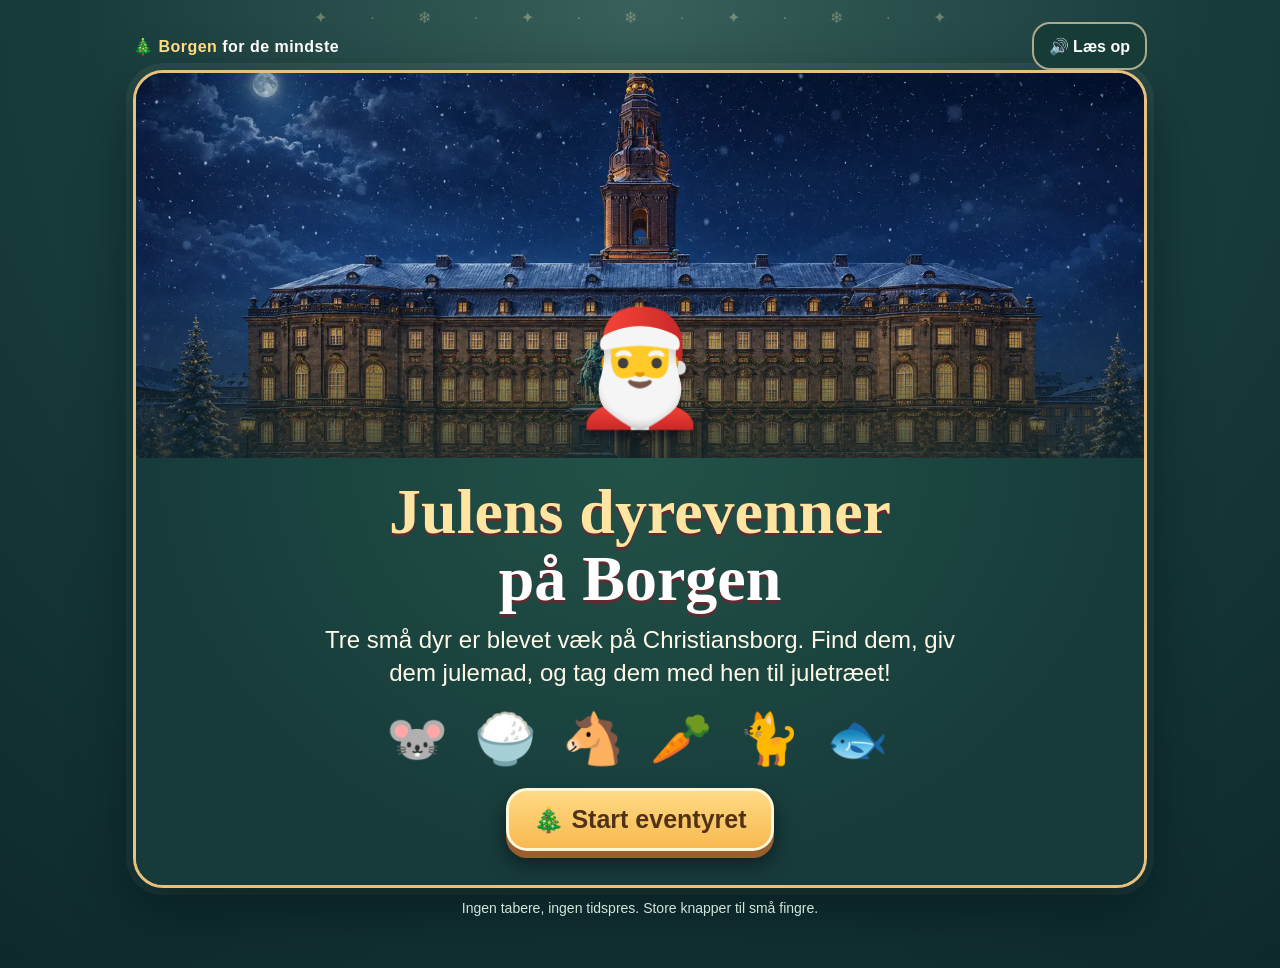
==== jul-dyrevenner/index.html @ abcaf248 "Tilføj enkel juleudgave med dyrevenner for små børn" ====
<!doctype html>
<html lang="da">
<head>
  <meta charset="utf-8">
  <meta name="viewport" content="width=device-width, initial-scale=1">
  <meta name="theme-color" content="#173d37">
  <meta name="description" content="Et lille juleeventyr på Christiansborg for de yngste: find tre dyr og deres mad.">
  <title>Julens dyrevenner på Borgen</title>
  <style>
    :root{font-family:ui-rounded,"Trebuchet MS",Arial,sans-serif;color:#fff9e8;background:#102a2c;--gold:#ffdb82;--red:#b92e48;--green:#174d42}
    *{box-sizing:border-box}body{margin:0;min-height:100vh;background:radial-gradient(circle at 50% 0,#39605a 0,#183c3c 48%,#0e292c 100%);overflow-x:hidden}
    body:before{content:"✦  ·  ❄  ·  ✦  ·  ❄  ·  ✦  ·  ❄  ·  ✦";position:fixed;top:8px;left:0;width:100%;text-align:center;letter-spacing:1.2em;color:#fff8bd50;pointer-events:none;z-index:0}
    button{font:inherit;cursor:pointer;-webkit-tap-highlight-color:transparent}button:focus-visible{outline:4px solid #ffeb77;outline-offset:4px}
    .shell{position:relative;max-width:1050px;margin:auto;padding:22px 18px 40px}.top{display:flex;align-items:center;justify-content:space-between;gap:12px;min-height:48px}.brand{font-weight:900;letter-spacing:.03em;color:var(--gold)}.brand span{color:#fff;font-weight:600}.smallButton{border:2px solid #ffe8b9a3;background:#173c37;color:#fff;border-radius:18px;padding:10px 15px;font-weight:800;min-height:48px}
    .card{overflow:hidden;border:3px solid #e9c17e;border-radius:30px;background:#18383a;box-shadow:0 20px 55px #031719aa,0 0 0 7px #fff2ca11}.hidden{display:none!important}
    .introHero{height:clamp(220px,38vw,385px);background:linear-gradient(0deg,#10272bc7,transparent 50%),url('../jul/christiansborg-jul.webp') center 54%/cover;display:flex;align-items:end;justify-content:center;padding:24px}
    .introHero .seal{font-size:clamp(64px,12vw,112px);filter:drop-shadow(0 8px 4px #0016);animation:bob 2.6s ease-in-out infinite}
    .introText{text-align:center;padding:20px 20px 34px;background:radial-gradient(ellipse at top,#225247,#173b3a 70%)}h1{font-family:Georgia,serif;line-height:1.05;font-size:clamp(36px,7vw,64px);margin:0 0 10px;color:#ffe5a2;text-shadow:0 3px 0 #632a30}h1 em{display:block;font-style:normal;color:white}.introText p{font-size:clamp(18px,2.6vw,24px);line-height:1.35;max-width:650px;margin:12px auto 21px}.introFaces{font-size:clamp(30px,6vw,50px);letter-spacing:.12em;margin:8px auto 20px}
    .bigButton{border:3px solid #fff6d8;background:linear-gradient(#ffda85,#f7b950);color:#523215;border-radius:21px;padding:14px 24px;min-width:205px;min-height:62px;font-size:clamp(19px,3vw,25px);font-weight:900;box-shadow:0 7px 0 #9b5f2e,0 12px 21px #0018}.bigButton:hover{transform:translateY(-2px)}.bigButton:active{transform:translateY(5px);box-shadow:0 2px 0 #9b5f2e}.bigButton[disabled]{opacity:.5;cursor:default}
    .gameHead{background:#173b39;padding:15px 18px 14px;display:flex;justify-content:space-between;align-items:center;gap:12px}.place{font:700 clamp(23px,4vw,37px)/1.1 Georgia,serif;color:#ffe2a1}.progress{white-space:nowrap;font-weight:900;background:#305952;border-radius:99px;padding:9px 13px;color:#fff3ce}.prompt{display:flex;align-items:center;justify-content:center;gap:12px;min-height:86px;text-align:center;background:#f8e9c7;color:#3e392d;padding:11px 16px;font-size:clamp(20px,3.4vw,30px);font-weight:900}.prompt .promptEmoji{font-size:clamp(38px,6vw,56px);line-height:1}.prompt small{display:block;font-size:clamp(14px,2vw,18px);font-weight:700;margin-top:3px}
    .scene{height:clamp(315px,46vw,500px);position:relative;isolation:isolate;overflow:hidden;background:#26515b}.scene:after{content:"";position:absolute;inset:0;pointer-events:none;background:linear-gradient(0deg,#122f33d9,transparent 36%),radial-gradient(ellipse at 50% 50%,transparent 42%,#0c273850)}
    .scene.courtyard{background:linear-gradient(0deg,#0c273cd2,#184a8122 65%),url('../jul/christiansborg-jul.webp') center 65%/cover}
    .scene.hall,.scene.party{background:linear-gradient(0deg,#2c162679,#39201014 70%),url('../jul/riddersalen-jul.webp') center 65%/cover}
    .scene.pantry{background:repeating-linear-gradient(90deg,#765044 0 9%,#875847 9% 10%,#684539 10% 19%,#442f30 19% 20%);border-top:12px solid #b38352}
    .scene.stable{background:linear-gradient(0deg,#47372c 0 24%,transparent 24%),repeating-linear-gradient(90deg,#725642 0 22%,#b18958 23%,#6e4c39 25%);border-top:12px solid #d3a66b}
    .scene.feed{background:linear-gradient(0deg,#544633 0 23%,transparent 23%),repeating-linear-gradient(90deg,#526844 0 18%,#405839 18% 20%,#506842 20% 40%);border-top:12px solid #d5b26b}
    .scene.table{background:linear-gradient(0deg,#4c2933 0 24%,transparent 24%),linear-gradient(110deg,#71404a,#9b5c57 48%,#64394c)}
    .scene.pantry:before,.scene.stable:before,.scene.feed:before,.scene.table:before{content:"✦       🎄       ✦       🎁       ✦";position:absolute;top:12%;left:0;width:100%;font-size:clamp(35px,7vw,68px);text-align:center;white-space:pre;color:#ffe5a7;text-shadow:0 8px 15px #171d1a9c}
    .scene.pantry:before{content:"🕯️       🎄       🕯️"}.scene.stable:before{content:"🔔       🎄       🔔"}.scene.feed:before{content:"✨       🎁       ✨"}.scene.table:before{content:"🕯️       🎄       🎁"}
    .target{position:absolute;z-index:4;left:var(--x);top:var(--y);transform:translate(-50%,-50%);width:clamp(100px,15vw,152px);height:clamp(100px,15vw,152px);border:4px solid #ffe7ae;border-radius:32px;background:#193b38e8;color:white;display:flex;flex-direction:column;align-items:center;justify-content:center;gap:2px;box-shadow:0 10px 26px #0008,0 0 0 9px #ffeab435;transition:transform .2s,background .2s}
    .target:hover{transform:translate(-50%,-50%) scale(1.07);background:#295c4e}.target .icon{font-size:clamp(57px,9vw,92px);line-height:1.05;filter:drop-shadow(0 3px 1px #0005)}.target .look{font-size:15px;font-weight:900}.target.hint{animation:glow 1s ease-in-out infinite}.target.found{background:#33774d;box-shadow:0 0 0 12px #f7eb8f83,0 10px 24px #0008;cursor:default}.target.found .look{font-size:28px}
    .decor{position:absolute;font-size:clamp(30px,5.5vw,62px);z-index:1;filter:drop-shadow(0 5px 3px #0005);pointer-events:none}.decor.a{left:8%;top:27%}.decor.b{right:9%;top:16%}.decor.c{right:20%;bottom:26%}.scene.courtyard .decor,.scene.hall .decor{opacity:.88}
    .parade{position:absolute;z-index:5;bottom:0;left:0;right:0;min-height:107px;padding:9px 10px 7px;display:flex;align-items:end;justify-content:center;gap:clamp(3px,1.5vw,17px);background:linear-gradient(0deg,#123831ed,#173b39ae 72%,transparent);overflow:hidden}.friend{text-align:center;min-width:65px;animation:walkIn .7s both;animation-delay:var(--delay);filter:drop-shadow(0 4px 1px #0006)}.friend span{display:block;font-size:clamp(39px,7vw,72px);line-height:1.05;animation:bob .7s ease-in-out infinite alternate;animation-delay:var(--delay)}.friend b{display:block;padding:2px 5px;border-radius:8px;background:#fff7d7;color:#3e3427;font-size:clamp(11px,1.6vw,15px)}.friend.me span{font-size:clamp(49px,8vw,78px)}
    .controls{min-height:92px;background:#173b39;padding:16px;display:flex;justify-content:space-between;align-items:center;gap:10px}.status{font-size:clamp(15px,2.3vw,20px);font-weight:800;color:#fff0c7;max-width:55%}.next{min-width:175px}.tip{display:block;text-align:center;margin:12px;color:#d1e5da;font-size:14px}.win{padding:30px 18px 38px;text-align:center;background:radial-gradient(circle at center,#38715c,#133934 70%)}.win h1{font-size:clamp(34px,6vw,62px)}.win p{font-size:clamp(19px,2.7vw,25px);line-height:1.35;max-width:650px;margin:16px auto 23px}.winAnimals{font-size:clamp(52px,10vw,96px);margin:15px 0;animation:bob 1.6s infinite alternate}.winPicture{height:clamp(180px,35vw,330px);margin:-30px -18px 24px;background:linear-gradient(0deg,#133934,transparent 72%),url('../jul/riddersalen-jul.webp') center/cover;display:flex;align-items:end;justify-content:center;font-size:80px}.win .stars{color:#ffe08b;font-size:33px;letter-spacing:.1em}.win .bigButton{margin:10px}
    @keyframes bob{to{transform:translateY(-7px)}}@keyframes walkIn{from{transform:translateX(-110vw);opacity:.1}to{transform:translateX(0);opacity:1}}@keyframes glow{50%{box-shadow:0 0 0 16px #ffed8494,0 10px 24px #0008}}
    @media(max-width:600px){.shell{padding:10px 8px 30px}.card{border-radius:22px}.gameHead{padding:12px}.scene{height:400px}.target{width:112px;height:112px}.decor.c{display:none}.controls{flex-wrap:wrap;justify-content:center}.status{max-width:none;width:100%;text-align:center}.next{width:100%}.friend{min-width:50px}.introHero{height:240px}}
    @media(prefers-reduced-motion:reduce){*,*:before,*:after{animation-duration:.01ms!important;transition-duration:.01ms!important}}
  </style>
</head>
<body>
  <main class="shell">
    <div class="top"><div class="brand">🎄 Borgen <span>for de mindste</span></div><button id="sound" class="smallButton" type="button" aria-label="Læs op">🔊 Læs op</button></div>
    <section id="intro" class="card" aria-labelledby="title">
      <div class="introHero"><span class="seal" aria-hidden="true">🎅</span></div>
      <div class="introText"><h1 id="title">Julens dyrevenner <em>på Borgen</em></h1><p>Tre små dyr er blevet væk på Christiansborg. Find dem, giv dem julemad, og tag dem med hen til juletræet!</p><div class="introFaces" aria-hidden="true">🐭 🍚 🐴 🥕 🐈 🐟</div><button id="start" class="bigButton" type="button">🎄 Start eventyret</button></div>
    </section>
    <section id="game" class="card hidden" aria-label="Julespillet">
      <div class="gameHead"><div id="place" class="place"></div><div id="progress" class="progress"></div></div>
      <div class="prompt"><span id="promptEmoji" class="promptEmoji" aria-hidden="true"></span><div><span id="promptText"></span><small id="promptHelp"></small></div></div>
      <div id="scene" class="scene"><span class="decor a" aria-hidden="true">🎄</span><span class="decor b" aria-hidden="true">✨</span><span class="decor c" aria-hidden="true">🎁</span><button id="target" class="target" type="button"><span class="icon"></span><span class="look">Tryk her</span></button><div id="parade" class="parade" aria-label="Dine dyrevenner"></div></div>
      <div class="controls"><div id="status" class="status" role="status" aria-live="polite"></div><button id="next" class="bigButton next hidden" type="button">Næste rum ➜</button><button id="hint" class="smallButton" type="button">✨ Vis mig</button></div>
    </section>
    <section id="ending" class="card hidden win" aria-labelledby="endTitle"><div class="winPicture" aria-hidden="true">🎄</div><div class="stars" aria-hidden="true">✦ ✦ ✦</div><h1 id="endTitle">Alle er med til jul!</h1><div class="winAnimals" aria-hidden="true">🧒 🐭 🐴 🐈</div><p>Musen, ponyen og katten fulgte dig hele vejen. Nu kan julefesten begynde på Christiansborg!</p><button id="again" class="bigButton" type="button">🎄 Spil igen</button></section>
    <span class="tip">Ingen tabere, ingen tidspres. Store knapper til små fingre.</span>
  </main>
  <script>
    'use strict';
    const $ = id => document.getElementById(id);
    const rooms = [
      {place:'Rigsdaggården',scene:'courtyard',ask:'Find den lille mus!',help:'Se efter en mus i sneen.',icon:'🐭',x:'24%',y:'46%',kind:'animal',name:'Musen',done:'Hurra! Musen går med dig.'},
      {place:'Snapstinget',scene:'pantry',ask:'Find risengrød til musen!',help:'Tryk på skålen med grød.',icon:'🍚',x:'70%',y:'48%',kind:'food',done:'Mums! Musen fik risengrød.'},
      {place:'De Kongelige Stalde',scene:'stable',ask:'Find den søde pony!',help:'Se efter ponyen i stalden.',icon:'🐴',x:'27%',y:'50%',kind:'animal',name:'Ponyen',done:'Juhu! Ponyen går også med.'},
      {place:'Foderkammeret',scene:'feed',ask:'Find en gulerod!',help:'Ponyen er sulten.',icon:'🥕',x:'69%',y:'51%',kind:'food',done:'Knask! Ponyen fik sin gulerod.'},
      {place:'Riddersalen',scene:'hall',ask:'Find julekatten!',help:'Se efter katten mellem julepynten.',icon:'🐈',x:'71%',y:'48%',kind:'animal',name:'Katten',done:'Mjav! Katten følger også med.'},
      {place:'Julebordet',scene:'table',ask:'Find mad til katten!',help:'Tryk på fiskeskålen.',icon:'🐟',x:'29%',y:'49%',kind:'food',done:'Mums! Katten fik sin fisk.'}
    ];
    let index=0, found=false, friends=[];
    const stopSpeech=()=>{if('speechSynthesis' in window) speechSynthesis.cancel()};
    function speak(message){if(!('speechSynthesis' in window))return;stopSpeech();const utterance=new SpeechSynthesisUtterance(message);utterance.lang='da-DK';utterance.rate=.86;speechSynthesis.speak(utterance)}
    function show(which){for(const id of ['intro','game','ending'])$(id).classList.toggle('hidden',id!==which)}
    function parade(){const container=$('parade');container.replaceChildren();const all=[{icon:'🧒',name:'Dig'},...friends];all.forEach((friend,i)=>{const el=document.createElement('div');el.className='friend'+(i===0?' me':'');el.style.setProperty('--delay',(i*.12)+'s');const face=document.createElement('span');face.textContent=friend.icon;face.setAttribute('aria-hidden','true');const name=document.createElement('b');name.textContent=friend.name;el.append(face,name);container.append(el)})}
    function render(){const room=rooms[index];found=false;show('game');$('place').textContent=room.place;$('progress').textContent=(index+1)+' / '+rooms.length+' ✨';$('promptEmoji').textContent=room.icon;$('promptText').textContent=room.ask;$('promptHelp').textContent=room.help;$('status').textContent='Tryk på '+(room.kind==='animal'?'dyret.':'maden.');$('scene').className='scene '+room.scene;$('target').style.setProperty('--x',room.x);$('target').style.setProperty('--y',room.y);$('target').querySelector('.icon').textContent=room.icon;$('target').querySelector('.look').textContent='Tryk her';$('target').classList.remove('found','hint');$('target').disabled=false;$('target').setAttribute('aria-label',room.ask);$('next').classList.add('hidden');$('hint').classList.remove('hidden');parade()}
    function start(){stopSpeech();index=0;friends=[];render();speak('Velkommen! '+rooms[0].ask)}
    $('start').addEventListener('click',start);$('again').addEventListener('click',start);
    $('target').addEventListener('click',()=>{if(found)return;found=true;const room=rooms[index];if(room.kind==='animal')friends.push({icon:room.icon,name:room.name});$('target').classList.remove('hint');$('target').classList.add('found');$('target').disabled=true;$('target').querySelector('.look').textContent='⭐';$('status').textContent=room.done;$('promptText').textContent=room.done;$('promptHelp').textContent='Tryk på Næste rum.';$('next').textContent=index===rooms.length-1?'Til juletræet 🎄':'Næste rum ➜';$('next').classList.remove('hidden');$('hint').classList.add('hidden');parade();speak(room.done)});
    $('next').addEventListener('click',()=>{stopSpeech();if(index===rooms.length-1){show('ending');speak('Alle er med til jul! Musen, ponyen og katten fulgte dig hele vejen.');return}index++;render();speak(rooms[index].ask)});
    $('hint').addEventListener('click',()=>{const button=$('target');button.classList.remove('hint');void button.offsetWidth;button.classList.add('hint');button.focus();speak(rooms[index].ask+' Tryk på det, der lyser.')});
    $('sound').addEventListener('click',()=>{const text=$('intro').classList.contains('hidden')?$('ending').classList.contains('hidden')?(found?rooms[index].done:rooms[index].ask):'Alle er med til jul!':'Find tre små dyr, og giv dem julemad. Tryk på Start eventyret.';speak(text)});
  </script>
</body>
</html>
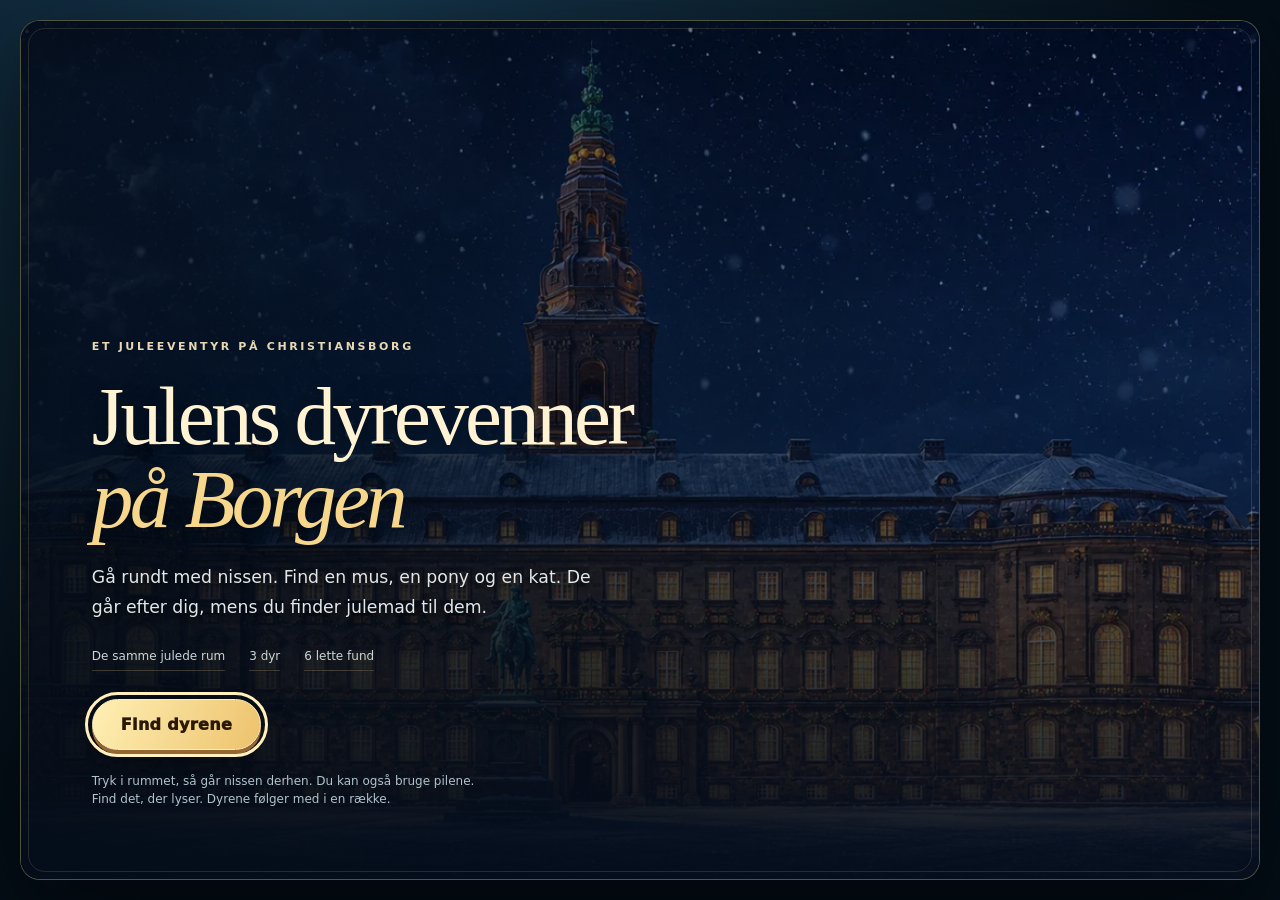
==== commit aa4ed409: "Byg børneudgaven på originalens rum og gående figurer" ====
--- a/jul-dyrevenner/index.html
+++ b/jul-dyrevenner/index.html
@@ -2,80 +2,2591 @@
 <html lang="da">
 <head>
   <meta charset="utf-8">
-  <meta name="viewport" content="width=device-width, initial-scale=1">
-  <meta name="theme-color" content="#173d37">
-  <meta name="description" content="Et lille juleeventyr på Christiansborg for de yngste: find tre dyr og deres mad.">
+  <meta name="viewport" content="width=device-width,initial-scale=1,viewport-fit=cover">
+  <meta name="theme-color" content="#102f2b">
+  <meta name="description" content="Et juleeventyr med en gående nisse og tre dyr på Christiansborg.">
+  <link rel="preload" href="../jul/christiansborg-jul.webp" as="image" type="image/webp">
+  <link rel="preload" href="../jul/riddersalen-jul.webp" as="image" type="image/webp">
   <title>Julens dyrevenner på Borgen</title>
   <style>
-    :root{font-family:ui-rounded,"Trebuchet MS",Arial,sans-serif;color:#fff9e8;background:#102a2c;--gold:#ffdb82;--red:#b92e48;--green:#174d42}
-    *{box-sizing:border-box}body{margin:0;min-height:100vh;background:radial-gradient(circle at 50% 0,#39605a 0,#183c3c 48%,#0e292c 100%);overflow-x:hidden}
-    body:before{content:"✦  ·  ❄  ·  ✦  ·  ❄  ·  ✦  ·  ❄  ·  ✦";position:fixed;top:8px;left:0;width:100%;text-align:center;letter-spacing:1.2em;color:#fff8bd50;pointer-events:none;z-index:0}
-    button{font:inherit;cursor:pointer;-webkit-tap-highlight-color:transparent}button:focus-visible{outline:4px solid #ffeb77;outline-offset:4px}
-    .shell{position:relative;max-width:1050px;margin:auto;padding:22px 18px 40px}.top{display:flex;align-items:center;justify-content:space-between;gap:12px;min-height:48px}.brand{font-weight:900;letter-spacing:.03em;color:var(--gold)}.brand span{color:#fff;font-weight:600}.smallButton{border:2px solid #ffe8b9a3;background:#173c37;color:#fff;border-radius:18px;padding:10px 15px;font-weight:800;min-height:48px}
-    .card{overflow:hidden;border:3px solid #e9c17e;border-radius:30px;background:#18383a;box-shadow:0 20px 55px #031719aa,0 0 0 7px #fff2ca11}.hidden{display:none!important}
-    .introHero{height:clamp(220px,38vw,385px);background:linear-gradient(0deg,#10272bc7,transparent 50%),url('../jul/christiansborg-jul.webp') center 54%/cover;display:flex;align-items:end;justify-content:center;padding:24px}
-    .introHero .seal{font-size:clamp(64px,12vw,112px);filter:drop-shadow(0 8px 4px #0016);animation:bob 2.6s ease-in-out infinite}
-    .introText{text-align:center;padding:20px 20px 34px;background:radial-gradient(ellipse at top,#225247,#173b3a 70%)}h1{font-family:Georgia,serif;line-height:1.05;font-size:clamp(36px,7vw,64px);margin:0 0 10px;color:#ffe5a2;text-shadow:0 3px 0 #632a30}h1 em{display:block;font-style:normal;color:white}.introText p{font-size:clamp(18px,2.6vw,24px);line-height:1.35;max-width:650px;margin:12px auto 21px}.introFaces{font-size:clamp(30px,6vw,50px);letter-spacing:.12em;margin:8px auto 20px}
-    .bigButton{border:3px solid #fff6d8;background:linear-gradient(#ffda85,#f7b950);color:#523215;border-radius:21px;padding:14px 24px;min-width:205px;min-height:62px;font-size:clamp(19px,3vw,25px);font-weight:900;box-shadow:0 7px 0 #9b5f2e,0 12px 21px #0018}.bigButton:hover{transform:translateY(-2px)}.bigButton:active{transform:translateY(5px);box-shadow:0 2px 0 #9b5f2e}.bigButton[disabled]{opacity:.5;cursor:default}
-    .gameHead{background:#173b39;padding:15px 18px 14px;display:flex;justify-content:space-between;align-items:center;gap:12px}.place{font:700 clamp(23px,4vw,37px)/1.1 Georgia,serif;color:#ffe2a1}.progress{white-space:nowrap;font-weight:900;background:#305952;border-radius:99px;padding:9px 13px;color:#fff3ce}.prompt{display:flex;align-items:center;justify-content:center;gap:12px;min-height:86px;text-align:center;background:#f8e9c7;color:#3e392d;padding:11px 16px;font-size:clamp(20px,3.4vw,30px);font-weight:900}.prompt .promptEmoji{font-size:clamp(38px,6vw,56px);line-height:1}.prompt small{display:block;font-size:clamp(14px,2vw,18px);font-weight:700;margin-top:3px}
-    .scene{height:clamp(315px,46vw,500px);position:relative;isolation:isolate;overflow:hidden;background:#26515b}.scene:after{content:"";position:absolute;inset:0;pointer-events:none;background:linear-gradient(0deg,#122f33d9,transparent 36%),radial-gradient(ellipse at 50% 50%,transparent 42%,#0c273850)}
-    .scene.courtyard{background:linear-gradient(0deg,#0c273cd2,#184a8122 65%),url('../jul/christiansborg-jul.webp') center 65%/cover}
-    .scene.hall,.scene.party{background:linear-gradient(0deg,#2c162679,#39201014 70%),url('../jul/riddersalen-jul.webp') center 65%/cover}
-    .scene.pantry{background:repeating-linear-gradient(90deg,#765044 0 9%,#875847 9% 10%,#684539 10% 19%,#442f30 19% 20%);border-top:12px solid #b38352}
-    .scene.stable{background:linear-gradient(0deg,#47372c 0 24%,transparent 24%),repeating-linear-gradient(90deg,#725642 0 22%,#b18958 23%,#6e4c39 25%);border-top:12px solid #d3a66b}
-    .scene.feed{background:linear-gradient(0deg,#544633 0 23%,transparent 23%),repeating-linear-gradient(90deg,#526844 0 18%,#405839 18% 20%,#506842 20% 40%);border-top:12px solid #d5b26b}
-    .scene.table{background:linear-gradient(0deg,#4c2933 0 24%,transparent 24%),linear-gradient(110deg,#71404a,#9b5c57 48%,#64394c)}
-    .scene.pantry:before,.scene.stable:before,.scene.feed:before,.scene.table:before{content:"✦       🎄       ✦       🎁       ✦";position:absolute;top:12%;left:0;width:100%;font-size:clamp(35px,7vw,68px);text-align:center;white-space:pre;color:#ffe5a7;text-shadow:0 8px 15px #171d1a9c}
-    .scene.pantry:before{content:"🕯️       🎄       🕯️"}.scene.stable:before{content:"🔔       🎄       🔔"}.scene.feed:before{content:"✨       🎁       ✨"}.scene.table:before{content:"🕯️       🎄       🎁"}
-    .target{position:absolute;z-index:4;left:var(--x);top:var(--y);transform:translate(-50%,-50%);width:clamp(100px,15vw,152px);height:clamp(100px,15vw,152px);border:4px solid #ffe7ae;border-radius:32px;background:#193b38e8;color:white;display:flex;flex-direction:column;align-items:center;justify-content:center;gap:2px;box-shadow:0 10px 26px #0008,0 0 0 9px #ffeab435;transition:transform .2s,background .2s}
-    .target:hover{transform:translate(-50%,-50%) scale(1.07);background:#295c4e}.target .icon{font-size:clamp(57px,9vw,92px);line-height:1.05;filter:drop-shadow(0 3px 1px #0005)}.target .look{font-size:15px;font-weight:900}.target.hint{animation:glow 1s ease-in-out infinite}.target.found{background:#33774d;box-shadow:0 0 0 12px #f7eb8f83,0 10px 24px #0008;cursor:default}.target.found .look{font-size:28px}
-    .decor{position:absolute;font-size:clamp(30px,5.5vw,62px);z-index:1;filter:drop-shadow(0 5px 3px #0005);pointer-events:none}.decor.a{left:8%;top:27%}.decor.b{right:9%;top:16%}.decor.c{right:20%;bottom:26%}.scene.courtyard .decor,.scene.hall .decor{opacity:.88}
-    .parade{position:absolute;z-index:5;bottom:0;left:0;right:0;min-height:107px;padding:9px 10px 7px;display:flex;align-items:end;justify-content:center;gap:clamp(3px,1.5vw,17px);background:linear-gradient(0deg,#123831ed,#173b39ae 72%,transparent);overflow:hidden}.friend{text-align:center;min-width:65px;animation:walkIn .7s both;animation-delay:var(--delay);filter:drop-shadow(0 4px 1px #0006)}.friend span{display:block;font-size:clamp(39px,7vw,72px);line-height:1.05;animation:bob .7s ease-in-out infinite alternate;animation-delay:var(--delay)}.friend b{display:block;padding:2px 5px;border-radius:8px;background:#fff7d7;color:#3e3427;font-size:clamp(11px,1.6vw,15px)}.friend.me span{font-size:clamp(49px,8vw,78px)}
-    .controls{min-height:92px;background:#173b39;padding:16px;display:flex;justify-content:space-between;align-items:center;gap:10px}.status{font-size:clamp(15px,2.3vw,20px);font-weight:800;color:#fff0c7;max-width:55%}.next{min-width:175px}.tip{display:block;text-align:center;margin:12px;color:#d1e5da;font-size:14px}.win{padding:30px 18px 38px;text-align:center;background:radial-gradient(circle at center,#38715c,#133934 70%)}.win h1{font-size:clamp(34px,6vw,62px)}.win p{font-size:clamp(19px,2.7vw,25px);line-height:1.35;max-width:650px;margin:16px auto 23px}.winAnimals{font-size:clamp(52px,10vw,96px);margin:15px 0;animation:bob 1.6s infinite alternate}.winPicture{height:clamp(180px,35vw,330px);margin:-30px -18px 24px;background:linear-gradient(0deg,#133934,transparent 72%),url('../jul/riddersalen-jul.webp') center/cover;display:flex;align-items:end;justify-content:center;font-size:80px}.win .stars{color:#ffe08b;font-size:33px;letter-spacing:.1em}.win .bigButton{margin:10px}
-    @keyframes bob{to{transform:translateY(-7px)}}@keyframes walkIn{from{transform:translateX(-110vw);opacity:.1}to{transform:translateX(0);opacity:1}}@keyframes glow{50%{box-shadow:0 0 0 16px #ffed8494,0 10px 24px #0008}}
-    @media(max-width:600px){.shell{padding:10px 8px 30px}.card{border-radius:22px}.gameHead{padding:12px}.scene{height:400px}.target{width:112px;height:112px}.decor.c{display:none}.controls{flex-wrap:wrap;justify-content:center}.status{max-width:none;width:100%;text-align:center}.next{width:100%}.friend{min-width:50px}.introHero{height:240px}}
-    @media(prefers-reduced-motion:reduce){*,*:before,*:after{animation-duration:.01ms!important;transition-duration:.01ms!important}}
+    :root{--ink:#fff8e8;--muted:#c7d3d3;--green:#133b35;--green2:#092521;--red:#9f2632;--red2:#6f1723;--gold:#f2c65e;--gold2:#b57b28;--night:#091b28;--paper:#fff9e9}
+    *{box-sizing:border-box}html,body{height:100%;margin:0}
+    body{overflow:hidden;background:radial-gradient(circle at 50% -20%,#315b63 0,#122d34 36%,#07141b 74%,#030a0e 100%);color:var(--ink);font-family:Inter,ui-sans-serif,system-ui,-apple-system,"Segoe UI",sans-serif}
+    button,input{font:inherit}button{touch-action:manipulation}.hidden{display:none!important}
+    #app{width:100%;height:100%;display:grid;place-items:center;padding:18px}
+    #shell{position:relative;width:min(1210px,100%);height:min(720px,100%);display:grid;grid-template-columns:minmax(0,1fr) 284px;overflow:hidden;border:1px solid #f4d47778;border-radius:24px;background:#0a1e25;box-shadow:0 34px 100px #000c,0 0 0 5px #07131a,0 0 0 7px #d7b85738}
+    #shell:after{content:"";position:absolute;inset:7px;z-index:50;pointer-events:none;border:1px solid #f2d68925;border-radius:17px}
+    #gameWrap{position:relative;min-width:0;background:#071922;overflow:hidden;isolation:isolate}
+    #gameWrap:after{content:"";position:absolute;inset:0;pointer-events:none;z-index:3;background:linear-gradient(90deg,#0005,transparent 8%,transparent 92%,#0006),linear-gradient(#0004,transparent 12%,transparent 86%,#0006);mix-blend-mode:multiply}
+    canvas{width:100%;height:100%;display:block;touch-action:none}
+    #hud{position:relative;padding:22px 17px 17px;background:radial-gradient(circle at 50% 0,#1d4c44 0,#0c2b28 38%,#081e1d 100%);border-left:1px solid #e9ca6e45;display:flex;flex-direction:column;gap:13px;overflow:auto;box-shadow:inset 8px 0 26px #0004}
+    #hud:before{content:"";position:absolute;inset:0;pointer-events:none;opacity:.18;background-image:repeating-linear-gradient(115deg,transparent 0 14px,#fff 15px 16px);mix-blend-mode:soft-light}
+    .brand{position:relative;padding:4px 0 15px 48px;border-bottom:1px solid #e6ca7445;font-family:Georgia,serif;color:#ffe59b;font-size:21px;line-height:1.08;letter-spacing:.015em;text-shadow:0 2px 8px #000}.brand:before{content:"♜";position:absolute;left:0;top:-3px;width:39px;height:39px;display:grid;place-items:center;border:1px solid #f1d27577;border-radius:50%;background:radial-gradient(circle,#a92c36,#5c1520);box-shadow:0 5px 16px #0008;color:#ffe59b;font-size:20px}.brand small{display:block;margin-top:6px;color:#cbd9d3;font:750 9px/1.2 Inter,system-ui;text-transform:uppercase;letter-spacing:.17em}
+    .card{position:relative;border:1px solid #e9d0812c;background:linear-gradient(145deg,#061d1bd9,#0b2925c7);border-radius:14px;padding:13px;box-shadow:inset 0 1px #ffffff12,0 8px 18px #0002}
+    .label{font-size:10px;font-weight:900;letter-spacing:.15em;text-transform:uppercase;color:#9fb7aa;margin-bottom:7px}
+    #objective{font:700 14px/1.35 Georgia,serif;color:#fff7db}
+    .meter{height:9px;margin-top:10px;padding:2px;background:#020d0c99;border:1px solid #ffffff13;border-radius:10px;overflow:hidden}.meter i{display:block;height:100%;width:0;background:linear-gradient(90deg,#a92130,#e4454e 45%,#f7d478);box-shadow:0 0 10px #f7d47888;border-radius:inherit;transition:width .4s}
+    .stats{display:grid;grid-template-columns:1fr 1fr;gap:7px}.stat{position:relative;padding:10px 6px 8px;border:1px solid #ecd27f28;border-radius:12px;background:radial-gradient(circle at 50% 0,#ffffff12,#00000012);text-align:center}.stat b{display:block;color:#ffe497;font:700 19px Georgia,serif;text-shadow:0 2px 8px #000}.stat span{font-size:9px;text-transform:uppercase;letter-spacing:.07em;color:#b9ccc0}
+    #map{display:grid;grid-template-columns:repeat(4,1fr);gap:5px}.mapDot{position:relative;aspect-ratio:1;border:1px solid #ead1821d;border-radius:8px;background:#ffffff08;color:#849d94;font-family:Georgia,serif;font-weight:900;font-size:10px;cursor:pointer;box-shadow:inset 0 1px #ffffff08}.mapDot.visited{background:#ffffff11;color:#eff4ed}.mapDot.done{background:linear-gradient(145deg,#a42430,#6d1822);border-color:#eece736b;color:#fff4cf;box-shadow:inset 0 1px #ffffff24}.mapDot.here{outline:2px solid #f6d46f;outline-offset:1px;box-shadow:0 0 13px #f5cc5f55}.mapDot .tip{display:none;position:absolute;z-index:20;right:0;bottom:calc(100% + 5px);width:max-content;max-width:180px;padding:6px 8px;border:1px solid #e5c76a44;border-radius:7px;background:#04110ff5;color:white;font:700 10px Inter,sans-serif}.mapDot:hover .tip,.mapDot:focus .tip{display:block}
+    .controls{display:flex;gap:7px;margin-top:auto}.smallBtn{flex:1;border:1px solid #ffffff25;border-radius:11px;background:#ffffff0d;color:#e7efe9;padding:9px 5px;font-size:12px;font-weight:800;cursor:pointer}.smallBtn:hover{background:#ffffff18}
+    #roomPill{position:absolute;top:17px;left:18px;z-index:4;padding:10px 16px 10px 37px;border-radius:6px 18px 18px 6px;background:linear-gradient(90deg,#6f1722ed,#3b1017e8);border:1px solid #f3d57874;box-shadow:0 7px 24px #0009,8px 0 22px #efc65818;backdrop-filter:blur(8px);font:700 14px/1 Georgia,serif;color:#ffe6a1;text-shadow:0 1px #000}#roomPill:before{content:"✦";position:absolute;left:13px;top:8px;color:#ffe191;font-size:16px}
+    #toast{position:absolute;z-index:8;left:50%;bottom:22px;transform:translate(-50%,20px);max-width:min(560px,88%);opacity:0;pointer-events:none;padding:12px 17px;border-radius:14px;background:#071b18ec;border:1px solid #f5c85b66;box-shadow:0 10px 30px #0008;text-align:center;font-size:14px;line-height:1.35;transition:.22s}#toast.show{opacity:1;transform:translate(-50%,0)}
+    .overlay{position:absolute;z-index:30;inset:0;display:grid;place-items:center;padding:24px;background:radial-gradient(circle at 50% 10%,#254c50ee,#06151bfa 68%);backdrop-filter:blur(7px)}.overlay.hidden{display:none}
+    .panel{width:min(700px,100%);max-height:100%;overflow:auto;text-align:center;padding:29px;border:1px solid #e9d07a5e;border-radius:22px;background:linear-gradient(155deg,#153d3adf,#071a1eea);box-shadow:0 28px 90px #000d,inset 0 1px #ffffff1c,0 0 0 5px #07181d99}
+    .crest{font-size:58px;filter:drop-shadow(0 8px 14px #0007)}h1{margin:5px 0 9px;font:700 clamp(30px,6vw,54px)/.96 Georgia,serif;color:#ffe18a;text-shadow:0 4px #7c1822}h2{margin:0 0 10px;font:700 clamp(23px,4vw,34px)/1.05 Georgia,serif;color:#ffe18a}.lead{max-width:560px;margin:0 auto 18px;color:#e1ebe3;line-height:1.55;font-size:15px}
+    .primary{border:1px solid #fff0ae;border-radius:999px;padding:13px 27px;background:linear-gradient(#ffe28b,#dfa22e);color:#2a1a05;font-weight:950;letter-spacing:.02em;box-shadow:0 6px 0 #8b5a17,0 12px 28px #0008,inset 0 1px #fff;cursor:pointer}.primary:active{transform:translateY(4px);box-shadow:0 2px 0 #8b5a17}.secondary{border:1px solid #e7d89855;border-radius:999px;padding:11px 18px;background:#ffffff0d;color:#fff5d5;font-weight:800;cursor:pointer}.secondary:hover{background:#ffffff18}.row{display:flex;flex-wrap:wrap;justify-content:center;gap:10px}
+    #start .panel{width:min(790px,100%);padding:0 0 18px;overflow:hidden}#start .crest{display:none}#start h1{position:relative;z-index:2;margin:-10px 0 11px;font-size:clamp(36px,5.2vw,48px);line-height:.92}.palaceHero{position:relative;height:225px;overflow:hidden;background:#071b2e;border-bottom:1px solid #f5d87966}.palaceHero:before{content:"";position:absolute;inset:-18px;background:url('../jul/christiansborg-jul.webp') center/cover no-repeat;filter:blur(14px);opacity:.72;transform:scale(1.08)}.palaceHero img{position:relative;z-index:1;width:100%;height:100%;display:block;object-fit:contain;filter:saturate(1.05) contrast(1.03) drop-shadow(0 12px 18px #0009)}.palaceHero:after{content:"";position:absolute;inset:0;z-index:2;pointer-events:none;background:radial-gradient(circle at 50% 6%,#fff7cd1f,transparent 29%),linear-gradient(90deg,#020b13c9,transparent 15%,transparent 85%,#020b13c9),linear-gradient(0deg,#06151a9c,transparent 24%);box-shadow:inset 0 0 34px #02090dcc}#start .lead,#start .row,#start>.panel>.hint{margin-left:auto;margin-right:auto;padding-left:24px;padding-right:24px}#start .lead{max-width:680px;margin-bottom:22px;font:700 18px/1.55 Georgia,serif;color:#f1f5ec}#start>.panel>.hint{margin-top:9px;margin-bottom:0}
+    #missionBody{margin:15px 0}.missionGrid{display:flex;flex-wrap:wrap;justify-content:center;gap:9px}.missionChoice{min-width:72px;border:1px solid #ffffff26;border-radius:13px;background:#ffffff0c;color:white;padding:12px 14px;font-weight:800;cursor:pointer}.missionChoice:hover{background:#ffffff19}.missionChoice.on{background:#bb313a;border-color:#ffb5ba}.missionChoice.good{background:#27734e}.counter{font:800 42px Georgia,serif;color:#ffe18a;margin:8px}.hint{font-size:12px;color:#bfd0c4;margin:9px 0}.error{min-height:20px;margin-top:9px;color:#ffb4b8;font-size:12px;font-weight:800}
+    .porridgeGame{max-width:540px;margin:0 auto}.porridgeKitchen{position:relative;min-height:205px;display:grid;place-content:center;overflow:hidden;border:1px solid #e7c56a55;border-radius:17px;background:linear-gradient(#2b1d1a,#5e3827 58%,#231512 59%);box-shadow:inset 0 1px #fff2c420,0 15px 36px #0007}.porridgeShelf{position:absolute;left:8%;right:8%;top:28px;height:8px;border-radius:5px;background:#b47b44;box-shadow:0 5px 0 #42281d}.porridgeShelf:before{content:"🥛  🌾  🧈  ✨";position:absolute;left:0;right:0;bottom:8px;color:#fff0c6;font-size:25px;letter-spacing:20px;text-align:center}.porridgePot{position:relative;width:146px;height:84px;margin-top:45px;border:5px solid #d49f49;border-radius:12px 12px 55px 55px;background:linear-gradient(90deg,#3d4345,#b8b8ae 48%,#454a4b);box-shadow:0 14px 18px #0008}.porridgePot:before{content:"";position:absolute;left:13px;right:13px;top:9px;height:33px;border-radius:50%;background:var(--porridge,#34251f);box-shadow:inset 0 6px 8px #0008;transition:background .3s}.porridgePot:after{content:"";position:absolute;left:-35px;right:-35px;top:15px;height:11px;border-radius:8px;background:#8f692e;z-index:-1}.porridgeSteam{position:absolute;left:50%;top:59px;transform:translateX(-50%);font-size:34px;opacity:var(--steam,0);filter:blur(.4px);transition:opacity .3s;animation:porridgeSteam 1.5s ease-in-out infinite}.porridgeSpoon{position:absolute;left:50%;top:75px;width:9px;height:86px;border-radius:6px;background:#bf9149;transform-origin:50% 86%;transform:rotate(var(--stir,-19deg));transition:transform .12s;box-shadow:inset 2px 0 #f1c978}.porridgeSpoon:before{content:"";position:absolute;left:-6px;top:-12px;width:21px;height:31px;border-radius:50%;background:#d0a45c}.porridgeStep{margin:11px 0 9px;color:#ffe49a;font:800 18px Georgia,serif}.porridgeProgress{display:flex;gap:6px;justify-content:center;margin:10px 0}.porridgeProgress i{width:34px;height:5px;border-radius:5px;background:#ffffff1c}.porridgeProgress i.done{background:#f1cb67;box-shadow:0 0 9px #f1cb6766}.porridgeChoices{display:grid;grid-template-columns:repeat(2,1fr);gap:8px}.porridgeChoice{border:1px solid #eed27c3b;border-radius:12px;background:#ffffff0b;color:#fff5dc;padding:11px;font-weight:850;cursor:pointer}.porridgeChoice:hover{background:#ffffff18}.porridgeChoice strong{display:block;margin-bottom:3px;color:#ffe394;font-size:20px}.porridgeChoice.correct{background:#266747;border-color:#8fd0a8}.porridgeChoice.wrong{animation:porridgeWrong .32s;background:#7c2530}.porridgeStir{grid-column:1/-1;background:#8f2832}.porridgeServe{position:absolute;inset:0;display:grid;place-content:center;background:radial-gradient(circle,#35694fee,#111b19f4 72%);animation:victoryIn .35s}.porridgeServe b{color:#ffe394;font:800 28px Georgia,serif}.porridgeServe span{margin-top:6px;color:#ecf5ec;font-size:13px}@keyframes porridgeSteam{50%{transform:translate(-50%,-7px);opacity:.75}}@keyframes porridgeWrong{25%{transform:translateX(-5px)}75%{transform:translateX(5px)}}
+    .snowGame{width:min(620px,100%);margin:0 auto}.snowFrame{position:relative;padding:7px;overflow:hidden;border:1px solid #f4d57970;border-radius:16px;background:linear-gradient(145deg,#163c4b,#081c29);box-shadow:0 15px 40px #0008,inset 0 1px #ffffff1a}.snowFrame canvas{display:block;width:100%;height:auto;aspect-ratio:17/11;border-radius:10px;background:#0b2634}.snowHud{display:grid;grid-template-columns:repeat(4,1fr);gap:6px;margin-bottom:8px}.snowBadge{padding:7px 4px;border:1px solid #f3d47a2b;border-radius:9px;background:#061821;color:#cbdadd;font-size:9px;font-weight:900;letter-spacing:.07em;text-transform:uppercase}.snowBadge b{display:block;margin-top:2px;color:#ffe397;font:700 16px Georgia,serif;letter-spacing:0}.snowPad{display:flex;align-items:center;justify-content:center;gap:6px;margin-top:10px}.snowPad button{width:43px;height:39px;border:1px solid #f1d37a55;border-radius:9px;background:#ffffff0d;color:#fff3c7;font-weight:950;cursor:pointer}.snowPad button:hover{background:#ffffff1c}.snowPad .snowAction{width:auto;padding:0 13px;background:#8f2430}.snowLegend{margin-top:8px;color:#bcd0d1;font-size:11px;line-height:1.35}.snowLegend b{color:#ffe397}.snowVictory{position:absolute;z-index:4;inset:7px;display:grid;place-content:center;justify-items:center;padding:20px;border-radius:10px;background:radial-gradient(circle at 50% 18%,#397161ee,#071d27fa 72%);text-align:center;backdrop-filter:blur(4px);animation:victoryIn .38s ease-out}.snowVictoryIcon{font-size:52px;filter:drop-shadow(0 8px 12px #0008);animation:victoryBounce .75s ease-out}.snowVictory h3{margin:3px 0 6px;color:#ffe394;font:800 clamp(23px,5vw,34px)/1.05 Georgia,serif;text-shadow:0 3px #71202a}.snowVictory p{max-width:390px;margin:0 0 14px;color:#e8f3ed;font-size:13px;line-height:1.45}.snowVictoryStats{display:flex;gap:8px;margin-bottom:16px}.snowVictoryStats span{padding:7px 11px;border:1px solid #ffe3944d;border-radius:999px;background:#ffffff0d;color:#ffe394;font-size:11px;font-weight:900}.snowVictory button{border:1px solid #fff0ae;border-radius:999px;padding:11px 24px;background:linear-gradient(#ffe28b,#dfa22e);color:#2a1a05;font-weight:950;box-shadow:0 5px 0 #8b5a17;cursor:pointer}@keyframes victoryIn{from{opacity:0;transform:scale(.94)}to{opacity:1;transform:scale(1)}}@keyframes victoryBounce{0%{transform:translateY(-20px) scale(.7)}60%{transform:translateY(3px) scale(1.08)}100%{transform:none}}
+    #mission .panel.snowMission,#mission .panel.organMission{width:min(850px,100%);display:grid;grid-template-columns:190px minmax(0,1fr);grid-template-areas:"icon game" "title game" "text game" "error game" "actions game";column-gap:18px;row-gap:8px;align-items:start;padding:18px;overflow:hidden}#mission .snowMission #missionIcon,#mission .organMission #missionIcon{grid-area:icon;margin-top:8px;font-size:44px}#mission .snowMission #missionTitle,#mission .organMission #missionTitle{grid-area:title;margin:0;font-size:26px}#mission .snowMission #missionText,#mission .organMission #missionText{grid-area:text;margin:0;padding:0;font-size:13px;line-height:1.45}#mission .snowMission #missionBody,#mission .organMission #missionBody{grid-area:game;margin:0;min-width:0}#mission .snowMission #missionError,#mission .organMission #missionError{grid-area:error;margin:0;align-self:start}#mission .snowMission>.row,#mission .organMission>.row{grid-area:actions;align-self:end}#mission .snowMission .snowGame,#mission .organMission .organGame{width:100%}
+    .organGame{width:min(620px,100%);margin:0 auto}.organFrame{position:relative;padding:7px;border:1px solid #f4d57970;border-radius:16px;background:linear-gradient(145deg,#2f2929,#0d171c);box-shadow:0 15px 40px #0008,inset 0 1px #ffffff1a;overflow:hidden}.organFrame canvas{display:block;width:100%;height:auto;aspect-ratio:17/10;border-radius:10px;background:#16181d}.organReady{position:absolute;z-index:3;inset:7px;display:grid;place-content:center;justify-items:center;padding:24px;border-radius:10px;background:radial-gradient(circle at 50% 25%,#31564ae8,#08191df5 72%);text-align:center;backdrop-filter:blur(3px)}.organReadyIcon{font-size:40px;filter:drop-shadow(0 6px 10px #0008)}.organReady h3{margin:5px 0 7px;color:#ffe394;font:800 25px/1.05 Georgia,serif}.organReady p{max-width:390px;margin:0 0 15px;color:#e4eee7;font-size:12px;line-height:1.5}.organReady button{border:1px solid #fff0ae;border-radius:999px;padding:11px 24px;background:linear-gradient(#ffe28b,#dfa22e);color:#2a1a05;font-weight:950;box-shadow:0 5px 0 #8b5a17;cursor:pointer}.organHud{display:grid;grid-template-columns:repeat(3,1fr);gap:6px;margin-bottom:8px}.organBadge{padding:7px 4px;border:1px solid #f3d47a2b;border-radius:9px;background:#0f171b;color:#cbdadd;font-size:9px;font-weight:900;letter-spacing:.07em;text-transform:uppercase}.organBadge b{display:block;margin-top:2px;color:#ffe397;font:700 16px Georgia,serif;letter-spacing:0}.organPad{display:flex;align-items:center;justify-content:center;gap:7px;margin-top:9px}.organPad button{min-width:46px;height:40px;border:1px solid #f1d37a55;border-radius:9px;background:#ffffff0d;color:#fff3c7;font-weight:950;cursor:pointer}.organPad button:hover{background:#ffffff1c}.organPad .organPlay{min-width:120px;padding:0 13px;background:#8f2430}.organLegend{margin-top:7px;color:#bcd0d1;font-size:11px;line-height:1.35}.organLegend b{color:#ffe397}.historyPanel{width:min(620px,100%)}.historyPanel .factText{padding:15px;border:1px solid #f2d47a3d;border-radius:14px;background:#ffffff0a;text-align:left}.historyPanel .sourceLinks{max-width:420px;margin:15px auto}
+    .residentPanel{position:relative;width:min(520px,100%);overflow:hidden;padding:34px 32px 30px}.residentPanel:before{content:"";position:absolute;inset:-90px auto auto -70px;width:220px;height:220px;border-radius:50%;background:#b72c3850;filter:blur(8px)}.residentPortrait{position:relative;width:94px;height:94px;margin:0 auto 13px;display:grid;place-items:center;border:2px solid #f5d57d;border-radius:50%;background:radial-gradient(circle at 40% 30%,#fff4c9,#d4434e 45%,#641421 78%);box-shadow:0 14px 34px #0009,0 0 0 7px #f4d47718;font-size:52px;animation:residentArrive .55s cubic-bezier(.2,.8,.2,1)}.residentRole{display:inline-block;margin:0 0 15px;padding:6px 13px;border:1px solid #efd07255;border-radius:999px;background:#ffffff0b;color:#ffe49a;font-size:11px;font-weight:900;letter-spacing:.1em;text-transform:uppercase}.residentTale{position:relative;margin:0 auto 21px;padding:17px 19px;max-width:410px;border:1px solid #f1d47b3d;border-radius:15px;background:#ffffff0a;color:#eef5ec;font:700 16px/1.5 Georgia,serif}.residentTale:before{content:"“";position:absolute;left:10px;top:-12px;color:#f0cb66;font:700 46px Georgia,serif;opacity:.45}@keyframes residentArrive{from{opacity:0;transform:translateY(20px) scale(.65) rotate(-8deg)}to{opacity:1;transform:none}}
+    #factBox{text-align:left}.factTitle{font:700 20px Georgia,serif;color:#ffe18a}.factText{color:#dce8df;line-height:1.5;font-size:14px}.sourceLinks{display:grid;gap:8px;margin:16px 0}.sourceLinks a{color:#ffe18a;text-decoration:none;padding:10px 12px;border-radius:10px;background:#ffffff0c}.sourceLinks a:hover{text-decoration:underline}
+    #touch{position:absolute;z-index:12;inset:0;pointer-events:none;display:none}.dpad{position:absolute;left:16px;bottom:16px;width:142px;height:142px;pointer-events:auto}.dpad button,#actionBtn{position:absolute;border:1px solid #ffe49b80;background:#0b332ecc;color:white;box-shadow:0 5px 14px #0008;backdrop-filter:blur(5px);font-weight:900}.dpad button{width:46px;height:46px;border-radius:13px;font-size:19px}.dpad .up{left:48px;top:0}.dpad .left{left:0;top:48px}.dpad .right{right:0;top:48px}.dpad .down{left:48px;bottom:0}#actionBtn{right:18px;bottom:30px;width:82px;height:82px;border-radius:50%;pointer-events:auto;background:#a82630df;color:#fff1c0;font-size:13px}
+    #win .panel{background:radial-gradient(circle at 50% 0,#265f50,#071e1a 72%)}#winStats{display:grid;grid-template-columns:repeat(3,1fr);gap:8px;margin:16px 0}.winStat{border-radius:14px;background:#ffffff0d;padding:12px 7px}.winStat b{display:block;font-size:22px;color:#ffe18a}.winStat span{font-size:11px;color:#c6d6cc}
+    @media(pointer:coarse){#touch{display:block}}
+    @media(max-width:900px){#app{padding:0}#shell{height:100%;border:0;border-radius:0;display:block}#gameWrap{height:100%}#hud{position:absolute;z-index:10;right:8px;top:8px;width:190px;max-height:44%;padding:10px;border:1px solid #d9c37542;border-radius:14px;background:#092720e8;backdrop-filter:blur(10px)}.brand{font-size:15px;padding-left:0}.brand:before{display:none}.brand small,.label,#mapCard,.controls{display:none}.card{padding:8px}.stats{gap:4px}.stat{padding:5px}.stat b{font-size:14px}.stat span{font-size:9px}#objective{font-size:11px}.meter{margin-top:5px}#roomPill{top:9px;left:9px;font-size:11px}.panel{padding:21px 16px}.palaceHero{height:170px}#start h1{font-size:31px;margin-top:-8px}#start .lead{font-size:16px;line-height:1.48}#start .panel{padding-bottom:17px}}
+    @media(max-width:650px){#mission .panel.snowMission,#mission .panel.organMission{display:block;width:min(620px,100%);padding:12px}#mission .snowMission #missionIcon,#mission .organMission #missionIcon{display:none}#mission .snowMission #missionTitle,#mission .organMission #missionTitle{margin:0 0 4px;font-size:22px}#mission .snowMission #missionText,#mission .organMission #missionText{margin:0 0 7px;font-size:11px;line-height:1.35}#mission .snowMission #missionBody,#mission .organMission #missionBody{margin:0}#mission .snowMission .snowHud,#mission .organMission .organHud{gap:3px;margin-bottom:4px}#mission .snowMission .snowBadge,#mission .organMission .organBadge{padding:4px 2px;font-size:8px}#mission .snowMission .snowBadge b,#mission .organMission .organBadge b{font-size:13px}#mission .snowMission .snowPad,#mission .organMission .organPad{margin-top:5px}#mission .snowMission .snowLegend,#mission .organMission .organLegend{margin-top:4px;font-size:10px}#mission .snowMission #missionError,#mission .organMission #missionError{min-height:15px;margin-top:3px}#mission .snowMission>.row,#mission .organMission>.row{margin-top:2px}#mission .snowMission>.row .secondary,#mission .organMission>.row .secondary{padding:7px 14px}.organPad button{height:36px}.organPad .organPlay{min-width:105px}}
+    /* Hold startknapperne synlige på lave computerskærme. */
+    @media(max-height:760px) and (min-width:901px){#app{padding:10px}#shell{height:100%}#start .panel{padding-bottom:12px}.palaceHero{height:160px}#start h1{margin-top:-7px;font-size:38px}#start .lead{max-width:650px;margin-bottom:14px;font-size:15px;line-height:1.42}#start .primary,#start .secondary{padding:10px 20px}#start>.panel>.hint{margin-top:5px;font-size:10px}}
+    @media(max-height:600px){#hud{gap:7px;padding-top:12px}.card{padding:9px}.brand{font-size:18px}.panel{padding:16px}.crest{font-size:39px}.lead{font-size:13px;margin-bottom:10px}.palaceHero{height:135px}#start h1{font-size:33px}#start .lead{font-size:14px;line-height:1.38;margin-bottom:10px}}
+    .lightsGame,.lanternGame,.sortGame,.carillonGame,.heartsGame{width:min(620px,100%);margin:0 auto}
+    .lightsHall{display:flex;align-items:flex-start;justify-content:center;gap:6px;padding:14px 8px 10px;border:1px solid #f4d57970;border-radius:16px;background:linear-gradient(160deg,#3b2c1c,#0f1a1c);box-shadow:0 15px 40px #0008,inset 0 1px #ffffff1a}
+    .lightLamp{position:relative;flex:1;min-width:0;display:flex;flex-direction:column;align-items:center;gap:5px;padding:calc(20px - var(--d)*10px) 2px 6px;border:0;background:none;cursor:pointer}
+    .lampShade{width:calc(30px*var(--d));height:calc(19px*var(--d));border-radius:14px 14px 5px 5px;background:linear-gradient(90deg,#6d4a1c,#e6c477 50%,#6d4a1c);box-shadow:0 2px 0 #2a1d0c}
+    .lampGlow{width:calc(16px*var(--d));height:calc(10px*var(--d));margin-top:-3px;border-radius:50%;background:#4b4436;transition:.18s}
+    .lightLamp.on .lampGlow{background:#ffeab0;box-shadow:0 0 calc(16px + var(--v)*20px) rgba(255,212,122,calc(.35 + var(--v)*.65))}
+    .lampBar{display:block;width:100%;max-width:44px;height:5px;border-radius:5px;background:#02100f99;overflow:hidden}
+    .lampBar i{display:block;height:100%;width:0;border-radius:inherit;background:linear-gradient(90deg,#a92130,#f7d478);transition:width .1s linear}
+    .lightsStatus,.lanternStatus,.carillonStatus{margin-top:9px;color:#ffe397;font:800 14px Georgia,serif;text-align:center}
+    .lanternFrame{padding:7px;border:1px solid #f4d57970;border-radius:16px;background:linear-gradient(145deg,#2b2b28,#0a0d0e);box-shadow:0 15px 40px #0008,inset 0 1px #ffffff14}
+    .lanternFrame canvas{display:block;width:100%;height:auto;aspect-ratio:7/4;border-radius:10px;background:#0b0e10;touch-action:none;cursor:crosshair}
+    .sortRow{display:flex;align-items:flex-end;justify-content:center;gap:9px;min-height:150px;padding:14px 10px 12px;border:1px solid #f4d57970;border-radius:16px;background:linear-gradient(160deg,#2e3a2c,#101a18);box-shadow:0 15px 40px #0008,inset 0 1px #ffffff14}
+    .sortGift{border:0;background:none;padding:0 2px;cursor:pointer}
+    .giftBox{position:relative;display:block;width:calc(20px + var(--s)*11px);height:calc(20px + var(--s)*11px);border-radius:4px;background:linear-gradient(150deg,#b7303c,#7d1c26);box-shadow:0 6px 14px #0007,inset 0 1px #ffffff2e}
+    .sortGift:nth-child(2n) .giftBox{background:linear-gradient(150deg,#2f7a56,#1a5038)}
+    .sortGift:nth-child(3n) .giftBox{background:linear-gradient(150deg,#356088,#1e3d58)}
+    .giftBand{position:absolute;inset:0;background:linear-gradient(90deg,transparent calc(50% - 3px),#f3d17e calc(50% - 3px),#f3d17e calc(50% + 3px),transparent calc(50% + 3px)),linear-gradient(0deg,transparent calc(50% - 3px),#f3d17e calc(50% - 3px),#f3d17e calc(50% + 3px),transparent calc(50% + 3px))}
+    .giftBow{position:absolute;left:50%;top:-7px;width:16px;height:11px;transform:translateX(-50%);border:2.5px solid #f3d17e;border-radius:50%}
+    .sortGift.picked .giftBox{outline:3px solid #ffe08b;outline-offset:3px;transform:translateY(-8px)}
+    .sortGift .giftBox{transition:transform .14s}
+    .carillonRounds{display:flex;justify-content:center;gap:7px;margin-bottom:9px}
+    .carillonRounds i{width:30px;height:5px;border-radius:5px;background:#ffffff1c}
+    .carillonRounds i.done{background:#f1cb67;box-shadow:0 0 9px #f1cb6766}
+    .carillonPad{display:flex;justify-content:center;gap:9px;margin-top:11px}
+    .carillonBell{width:74px;height:74px;border:1px solid #f1d37a55;border-radius:18px;background:radial-gradient(circle at 50% 26%,#123c39,#07201f);color:#fff3c7;font-size:29px;cursor:pointer;transition:.12s}
+    .carillonBell:hover{background:radial-gradient(circle at 50% 26%,#1a544c,#0a2a27)}
+    .carillonBell.lit{background:radial-gradient(circle at 50% 26%,#ffe9a7,#d8a63c);box-shadow:0 0 26px #ffd77aa8;transform:scale(1.07)}
+    .heartsRows{display:grid;gap:7px;margin:4px auto 10px;max-width:420px}
+    .heartsRow{display:flex;align-items:center;justify-content:space-between;gap:10px;padding:11px 15px;border:1px solid #eed27c3b;border-radius:12px;background:#ffffff0b;color:#fff5dc;font:800 14px Inter,system-ui,sans-serif;cursor:pointer;text-align:left}
+    .heartsRow strong{color:#ffe394;font:800 15px Georgia,serif}
+    .heartsRow span{color:#bfd0c4;font-size:12px}
+    .heartsRow:hover:not(:disabled){background:#ffffff19}
+    .heartsRow.done{background:#266747;border-color:#8fd0a8}
+    .heartsRow.done:after{content:"♥";margin-left:6px;color:#ffe8ab}
+    .heartsRow:disabled{cursor:default;opacity:.92}
+    @media(max-width:650px){
+     .lightsHall{gap:3px;padding:9px 4px 7px}
+     .lampBar{height:4px}
+     .carillonBell{width:58px;height:58px;font-size:23px}
+     .sortRow{min-height:120px;gap:6px}
+     .heartsRow{padding:9px 12px}
+    }
+  #nextRoomBtn{display:block;width:100%;margin-top:14px;padding:13px;border:2px solid #ffdda0;border-radius:14px;background:#f2c86d;color:#382619;font-size:18px;font-weight:900;min-height:56px}
+    #nextRoomBtn.hidden{display:none}
+    #objective{font-size:clamp(19px,2.1vw,25px);font-weight:900;color:#fff4c4;line-height:1.3}
+    #speakBtn{min-height:48px}
+    #touch button{touch-action:none}
+    @media(max-width:720px){#nextRoomBtn{font-size:19px}#objective{font-size:21px}}
   </style>
+  <link rel="stylesheet" href="../jul/adventure.css">
 </head>
 <body>
-  <main class="shell">
-    <div class="top"><div class="brand">🎄 Borgen <span>for de mindste</span></div><button id="sound" class="smallButton" type="button" aria-label="Læs op">🔊 Læs op</button></div>
-    <section id="intro" class="card" aria-labelledby="title">
-      <div class="introHero"><span class="seal" aria-hidden="true">🎅</span></div>
-      <div class="introText"><h1 id="title">Julens dyrevenner <em>på Borgen</em></h1><p>Tre små dyr er blevet væk på Christiansborg. Find dem, giv dem julemad, og tag dem med hen til juletræet!</p><div class="introFaces" aria-hidden="true">🐭 🍚 🐴 🥕 🐈 🐟</div><button id="start" class="bigButton" type="button">🎄 Start eventyret</button></div>
-    </section>
-    <section id="game" class="card hidden" aria-label="Julespillet">
-      <div class="gameHead"><div id="place" class="place"></div><div id="progress" class="progress"></div></div>
-      <div class="prompt"><span id="promptEmoji" class="promptEmoji" aria-hidden="true"></span><div><span id="promptText"></span><small id="promptHelp"></small></div></div>
-      <div id="scene" class="scene"><span class="decor a" aria-hidden="true">🎄</span><span class="decor b" aria-hidden="true">✨</span><span class="decor c" aria-hidden="true">🎁</span><button id="target" class="target" type="button"><span class="icon"></span><span class="look">Tryk her</span></button><div id="parade" class="parade" aria-label="Dine dyrevenner"></div></div>
-      <div class="controls"><div id="status" class="status" role="status" aria-live="polite"></div><button id="next" class="bigButton next hidden" type="button">Næste rum ➜</button><button id="hint" class="smallButton" type="button">✨ Vis mig</button></div>
-    </section>
-    <section id="ending" class="card hidden win" aria-labelledby="endTitle"><div class="winPicture" aria-hidden="true">🎄</div><div class="stars" aria-hidden="true">✦ ✦ ✦</div><h1 id="endTitle">Alle er med til jul!</h1><div class="winAnimals" aria-hidden="true">🧒 🐭 🐴 🐈</div><p>Musen, ponyen og katten fulgte dig hele vejen. Nu kan julefesten begynde på Christiansborg!</p><button id="again" class="bigButton" type="button">🎄 Spil igen</button></section>
-    <span class="tip">Ingen tabere, ingen tidspres. Store knapper til små fingre.</span>
-  </main>
-  <script>
-    'use strict';
-    const $ = id => document.getElementById(id);
-    const rooms = [
-      {place:'Rigsdaggården',scene:'courtyard',ask:'Find den lille mus!',help:'Se efter en mus i sneen.',icon:'🐭',x:'24%',y:'46%',kind:'animal',name:'Musen',done:'Hurra! Musen går med dig.'},
-      {place:'Snapstinget',scene:'pantry',ask:'Find risengrød til musen!',help:'Tryk på skålen med grød.',icon:'🍚',x:'70%',y:'48%',kind:'food',done:'Mums! Musen fik risengrød.'},
-      {place:'De Kongelige Stalde',scene:'stable',ask:'Find den søde pony!',help:'Se efter ponyen i stalden.',icon:'🐴',x:'27%',y:'50%',kind:'animal',name:'Ponyen',done:'Juhu! Ponyen går også med.'},
-      {place:'Foderkammeret',scene:'feed',ask:'Find en gulerod!',help:'Ponyen er sulten.',icon:'🥕',x:'69%',y:'51%',kind:'food',done:'Knask! Ponyen fik sin gulerod.'},
-      {place:'Riddersalen',scene:'hall',ask:'Find julekatten!',help:'Se efter katten mellem julepynten.',icon:'🐈',x:'71%',y:'48%',kind:'animal',name:'Katten',done:'Mjav! Katten følger også med.'},
-      {place:'Julebordet',scene:'table',ask:'Find mad til katten!',help:'Tryk på fiskeskålen.',icon:'🐟',x:'29%',y:'49%',kind:'food',done:'Mums! Katten fik sin fisk.'}
-    ];
-    let index=0, found=false, friends=[];
-    const stopSpeech=()=>{if('speechSynthesis' in window) speechSynthesis.cancel()};
-    function speak(message){if(!('speechSynthesis' in window))return;stopSpeech();const utterance=new SpeechSynthesisUtterance(message);utterance.lang='da-DK';utterance.rate=.86;speechSynthesis.speak(utterance)}
-    function show(which){for(const id of ['intro','game','ending'])$(id).classList.toggle('hidden',id!==which)}
-    function parade(){const container=$('parade');container.replaceChildren();const all=[{icon:'🧒',name:'Dig'},...friends];all.forEach((friend,i)=>{const el=document.createElement('div');el.className='friend'+(i===0?' me':'');el.style.setProperty('--delay',(i*.12)+'s');const face=document.createElement('span');face.textContent=friend.icon;face.setAttribute('aria-hidden','true');const name=document.createElement('b');name.textContent=friend.name;el.append(face,name);container.append(el)})}
-    function render(){const room=rooms[index];found=false;show('game');$('place').textContent=room.place;$('progress').textContent=(index+1)+' / '+rooms.length+' ✨';$('promptEmoji').textContent=room.icon;$('promptText').textContent=room.ask;$('promptHelp').textContent=room.help;$('status').textContent='Tryk på '+(room.kind==='animal'?'dyret.':'maden.');$('scene').className='scene '+room.scene;$('target').style.setProperty('--x',room.x);$('target').style.setProperty('--y',room.y);$('target').querySelector('.icon').textContent=room.icon;$('target').querySelector('.look').textContent='Tryk her';$('target').classList.remove('found','hint');$('target').disabled=false;$('target').setAttribute('aria-label',room.ask);$('next').classList.add('hidden');$('hint').classList.remove('hidden');parade()}
-    function start(){stopSpeech();index=0;friends=[];render();speak('Velkommen! '+rooms[0].ask)}
-    $('start').addEventListener('click',start);$('again').addEventListener('click',start);
-    $('target').addEventListener('click',()=>{if(found)return;found=true;const room=rooms[index];if(room.kind==='animal')friends.push({icon:room.icon,name:room.name});$('target').classList.remove('hint');$('target').classList.add('found');$('target').disabled=true;$('target').querySelector('.look').textContent='⭐';$('status').textContent=room.done;$('promptText').textContent=room.done;$('promptHelp').textContent='Tryk på Næste rum.';$('next').textContent=index===rooms.length-1?'Til juletræet 🎄':'Næste rum ➜';$('next').classList.remove('hidden');$('hint').classList.add('hidden');parade();speak(room.done)});
-    $('next').addEventListener('click',()=>{stopSpeech();if(index===rooms.length-1){show('ending');speak('Alle er med til jul! Musen, ponyen og katten fulgte dig hele vejen.');return}index++;render();speak(rooms[index].ask)});
-    $('hint').addEventListener('click',()=>{const button=$('target');button.classList.remove('hint');void button.offsetWidth;button.classList.add('hint');button.focus();speak(rooms[index].ask+' Tryk på det, der lyser.')});
-    $('sound').addEventListener('click',()=>{const text=$('intro').classList.contains('hidden')?$('ending').classList.contains('hidden')?(found?rooms[index].done:rooms[index].ask):'Alle er med til jul!':'Find tre små dyr, og giv dem julemad. Tryk på Start eventyret.';speak(text)});
-  </script>
+<main id="app">
+  <section id="shell" aria-label="Julens dyrevenner på Borgen">
+    <div id="gameWrap">
+      <canvas id="game" width="860" height="620" tabindex="0" aria-label="Spilområde. Tryk et sted for at gå derhen, eller brug piletasterne. Tryk på et dyr eller mad for at finde det."></canvas>
+      <div id="roomPill"></div><div id="toast" role="status" aria-live="polite"></div>
+      <div id="roomArrival" aria-hidden="true"><small id="arrivalChapter"></small><strong id="arrivalName"></strong></div>
+      <div id="reward" role="status"><span class="rewardIcon" id="rewardIcon">✦</span><span><strong id="rewardTitle"></strong><small id="rewardDetail"></small></span></div>
+      <div id="touch" aria-label="Mobilstyring"><div class="dpad"><button class="up" data-key="up">▲</button><button class="left" data-key="left">◀</button><button class="right" data-key="right">▶</button><button class="down" data-key="down">▼</button></div><button id="actionBtn">FIND</button></div>
+    </div>
+    <aside id="hud">
+      <div class="brand">Julens dyrevenner på Borgen<small>Gå med nissen gennem de oprindelige rum</small></div>
+      <div class="card"><div class="label">Næste lille opgave</div><div id="objective"></div><div class="meter"><i id="progress"></i></div><button class="smallBtn kidNext hidden" id="nextRoomBtn" type="button"></button></div>
+      <div class="stats"><div class="stat"><b id="taskCount">0/3</b><span>julemad</span></div><div class="stat"><b id="residentCount">0/3</b><span>dyrevenner</span></div></div>
+      <div class="card" id="mapCard"><div class="label">Christiansborg</div><div id="map"></div></div>
+      <div class="controls"><button class="smallBtn" id="helpBtn">Hjælp</button><button class="smallBtn" id="speakBtn">🔊 Læs op</button><button class="smallBtn" id="soundBtn">Lyd til</button><button class="smallBtn" id="musicBtn">Musik fra</button><button class="smallBtn" id="resetBtn">Nulstil</button></div>
+    </aside>
+    <div class="overlay" id="start">
+      <div class="panel"><div class="palaceHero" aria-hidden="true"><img src="../jul/christiansborg-jul.webp" alt="" width="1580" height="790"></div><canvas class="startSnow" id="startSnow" aria-hidden="true"></canvas><div class="edition">Et juleeventyr på Christiansborg</div><h1>Julens dyrevenner<em>på Borgen</em></h1><p class="lead">Gå rundt med nissen. Find en mus, en pony og en kat. De går efter dig, mens du finder julemad til dem.</p><div class="startMeta"><span>De samme julede rum</span><span>3 dyr</span><span>6 lette fund</span></div>
+        <div class="row"><button class="primary" id="startBtn">Find dyrene</button><button class="secondary hidden" id="continueBtn">Fortsæt</button></div>
+        <p class="hint">Tryk i rummet, så går nissen derhen. Du kan også bruge pilene.<br>Find det, der lyser. Dyrene følger med i en række.</p>
+      </div>
+    </div>
+    <div class="overlay hidden" id="mission"><div class="panel"><div id="missionIcon" class="crest"></div><h2 id="missionTitle"></h2><p id="missionText" class="lead"></p><div id="missionBody"></div><div id="missionError" class="error"></div><div class="row"><button class="secondary" id="missionClose">Tilbage</button></div></div></div>
+    <div class="overlay hidden" id="rocketStory"><div class="panel historyPanel"><div class="crest">🚀</div><h2>Den vildfarne raket</h2><p class="lead">Godt du fandt den. Raketter og Slotskirken er en meget dårlig kombination.</p><p class="factText">Under det københavnske pinsekarneval i 1992 satte en vildfaren raket ild til Slotskirken. Branden ødelagde tag og kuppel, og da kuplen styrtede ned, blev de fleste kirkebænke knust. Kirken blev genopbygget og genindviet i 1997.</p><div class="sourceLinks"><a href="https://slks.dk/omraader/kulturarv/bygningsfredning/gode-raad-om-vedligeholdelse/restaureringsseminar/2006/referat/referat-af-oplaeg-om-christiansborg-slotskirke/" target="_blank" rel="noopener">Kilde: Slots- og Kulturstyrelsen</a></div><div class="row"><button class="primary" id="rocketClose">Raketten er sikret</button></div></div></div>
+    <div class="overlay hidden" id="residentStory"><div class="panel residentPanel"><div class="residentPortrait" id="residentStoryIcon">🐭</div><h2 id="residentStoryName"></h2><div class="residentRole" id="residentStoryRole"></div><p class="residentTale" id="residentStoryText"></p><div class="row"><button class="primary" id="residentStoryClose"></button></div></div></div>
+    <div class="overlay hidden" id="lookout"><div class="panel historyPanel"><div class="crest" id="lookoutIcon">🔭</div><h2 id="lookoutTitle"></h2><p class="lead" id="lookoutLead"></p><p class="factText" id="lookoutText"></p><div class="sourceLinks" id="lookoutSource"></div><p class="hint" id="lookoutCount"></p><div class="row"><button class="primary" id="lookoutClose">Videre</button></div></div></div>
+    <div class="overlay hidden" id="chapter"><div class="panel"><div class="crest" id="chapterIcon">🕯️</div><h2 id="chapterTitle"></h2><p class="lead" id="chapterText"></p><div class="row"><button class="primary" id="chapterClose">Videre</button></div></div></div>
+    <div class="overlay hidden" id="info"><div class="panel" id="factBox"><h2>Sådan spiller du</h2><p class="factText">Tryk på gulvet for at gå. Tryk på det dyr eller den mad, der lyser, så går nissen derhen og finder det.</p><p class="factText">Tryk på den store knap i siden for at gå direkte til næste sted. Du må også gå på opdagelse gennem dørene. Der er ingen tid eller forkerte svar.</p><div class="row"><button class="primary" id="infoClose">Spil videre</button></div></div></div>
+    <div class="overlay hidden" id="win"><canvas id="fireworks" aria-hidden="true"></canvas><div class="panel"><div class="crest">🔔✨🎄</div><h1>Alle dyrene<br>er med til jul!</h1><p class="lead" id="winText"></p><div id="winStats"><div class="winStat"><b>🐭</b><span>mus</span></div><div class="winStat"><b>🐴</b><span>pony</span></div><div class="winStat"><b>🐈</b><span>kat</span></div></div><div class="winExtra"><span id="winExtraTitle"></span><small id="winExtraHint"></small></div><div class="row"><button class="primary" id="againBtn">Spil igen</button><button class="secondary" id="stayBtn">Gå videre rundt</button></div></div></div>
+    <div class="overlay hidden" id="journal" role="dialog" aria-modal="true" aria-labelledby="journalTitle"><div class="panel journalPanel"><div class="journalHeader"><div><div class="edition">Nissens eventyrbog</div><h2 id="journalTitle">Hele Borgen venter</h2><p>Dit juleeventyr, rum for rum.</p></div><button class="secondary" id="journalClose">Tilbage</button></div><div class="journalSummary" id="journalSummary"></div><div class="journalRooms" id="journalRooms"></div><div class="badges" id="badges" aria-label="Dine udmærkelser"></div><p class="journalFoot">Vælg et sted, du har besøgt, for at rejse direkte dertil. Juleglimtene er en frivillig skattejagt og er ikke nødvendige for at redde julen.</p></div></div>
+    <div class="overlay hidden" id="finale" role="dialog" aria-modal="true" aria-labelledby="finaleTitle"><div class="panel finalePanel"><div class="edition">Den sidste julemission</div><h2 id="finaleTitle">Lad hele Borgen klinge</h2><p class="lead">Tre slag. Ét for hver del af Borgens store familie.</p><div class="bellRhythm" id="bellRhythm" aria-hidden="true"><span class="targetRing"></span><span class="ring"></span><span class="bellFace">🔔</span></div><div class="finaleNotes" id="finaleNotes" aria-label="Klokkens tre slag">○ ○ ○</div><p id="finaleHint" role="status"></p><div class="row"><button class="primary" id="ringBellBtn">Ring med klokken</button><button class="secondary" id="finaleClose">Tilbage</button></div></div></div>
+  </section>
+</main>
+
+<script>
+(()=>{'use strict';
+const cv=document.getElementById('game');let ctx=cv.getContext('2d');
+let adventure=null,storageWarningShown=false;
+const W=860,H=620,EDGE={x1:66,x2:794,y1:80,y2:532};
+/* Mobilvisning: på en telefon på højkant zoomes scenen ind, og et kamera følger nissen. */
+const view={on:false,s:1,dpr:1,q:1,ox:0,oy:0,vw:W,vh:H,cam:0,camRoom:null};
+function layoutView(){const w=cv.clientWidth,h=cv.clientHeight;if(!(w>0&&h>0&&w/h<1)){if(view.on){view.on=false;view.q=1;view.cam=0;cv.width=W;cv.height=H;Object.keys(layerCache).forEach(function(k){delete layerCache[k]})}return}const dpr=Math.min(2,window.devicePixelRatio||1),s=Math.max(Math.min(w/W,h/H),Math.min(h/H,w/460)),bw=Math.round(w*dpr),bh=Math.round(h*dpr),q=Math.min(3,Math.max(1,Math.ceil(s*dpr*2)/2));if(!view.on||cv.width!==bw||cv.height!==bh||view.q!==q){cv.width=bw;cv.height=bh;Object.keys(layerCache).forEach(function(k){delete layerCache[k]})}view.on=true;view.s=s;view.dpr=dpr;view.q=q;view.vw=Math.min(W,w/s);view.vh=Math.min(H,h/s);view.ox=(w-view.vw*s)/2;view.oy=(h-view.vh*s)/2}
+function updateCamera(dt){if(!view.on)return;const target=Math.max(0,Math.min(W-view.vw,state.x-view.vw/2)),room=state.room;if(view.camRoom!==room){view.camRoom=room;view.cam=target}else view.cam+=(target-view.cam)*Math.min(1,dt*6)}
+const riddersalArt=new Image();riddersalArt.src='../jul/riddersalen-jul.webp';
+const $=s=>document.querySelector(s), overlays=['start','mission','info','win','rocketStory','residentStory','lookout','chapter','journal','finale'];
+const rooms=[
+ {id:'slotsplads',name:'Slotspladsen',abbr:'SP',icon:'🚜',theme:['#315c65','#d9e7df','#7693a2'],fact:'Slotspladsen ligger foran Christiansborg og er stedet med Frederik 7.s rytterstatue.',resident:'mus',residentName:'Mette',residentRole:'Statuens snevagt',residentStory:'Hun bor i rytterstatuens sokkel og bruger hestens fodspor som kælkebane.',task:{type:'snowmaze',icon:'🚜',title:'Sneploven på Slotspladsen',text:'Kør nissens røde sneplov gennem pladsen og ryd alle 24 snedriver. Pas på den levende fygesne. Varm kakao gør ploven uovervindelig i fem træk.'},exits:{N:'rigsdagsgaard',E:'slotskirke'}},
+ {id:'rigsdagsgaard',name:'Rigsdagsgården',abbr:'RG',icon:'📯',theme:['#62433d','#e6d2b3','#9f6a53'],fact:'Rigsdagsgården er den indre gård ved Folketinget.',resident:null,task:{type:'sequence',icon:'📯',title:'Fordel den vigtige julepost',text:'Postnissen hvisker rækkefølgen: brev, gave, lovmappe.',options:['✉️','🎁','📕'],answer:['✉️','🎁','📕']},exits:{S:'slotsplads',N:'vandrehallen',E:'stalde'}},
+ {id:'vandrehallen',name:'Vandrehallen',abbr:'VH',icon:'💡',theme:['#614931','#d8c5a5','#8e775b'],fact:'Vandrehallen er over 80 meter lang og forbinder Folketingssalen med Landstingssalen.',resident:null,task:{type:'lights',icon:'💡',title:'Lystændingen i Vandrehallen',text:'De otte gamle lamper falder i søvn igen, så snart de er tændt. Få dem til at lyse alle sammen på samme tid.'},exits:{S:'rigsdagsgaard',W:'folketingssalen',E:'landstingssalen',N:'samtale'}},
+ {id:'folketingssalen',name:'Folketingssalen',abbr:'FS',icon:'🏛️',theme:['#52372f','#c9a881','#8d5843'],fact:'Debatter og behandling af lovforslag foregår i Folketingssalen, der har 179 medlemspladser.',resident:'nisse',residentName:'Marlene',residentRole:'Den 180. plads',residentStory:'Hun tæller de 179 stole hver aften og stiller en fingerbølsskammel frem til sig selv.',task:{type:'hearts',icon:'🏛️',title:'Gør alle 179 pladser klar',text:'Salens 179 pladser ligger i fem buede rækker. Læg julehjerterne bagfra og frem.'},exits:{E:'vandrehallen',N:'udvalg'}},
+ {id:'samtale',name:'Samtaleværelset',abbr:'SV',icon:'🤝',theme:['#3d5264','#d7cfc0','#667a8c'],fact:'Samtaleværelset ligger midt mellem de to tingsale og blev tænkt som et sted for uformelle samtaler.',resident:'mus',residentName:'Kim',residentRole:'Osteforhandleren',residentStory:'Han forlader aldrig rummet uden et kompromis og et stykke ost til begge sider.',task:{type:'choice',icon:'🤝',title:'Skab julefred',text:'To nisser er uenige om, hvem der skal hænge stjernen op. Hvad gør du?',options:['Stem hurtigt','Lyt til begge og find en løsning','Gem stjernen'],answer:1},exits:{S:'vandrehallen',N:'taarn'}},
+ {id:'landstingssalen',name:'Landstingssalen',abbr:'LS',icon:'🔔',theme:['#ddd8c8','#f4efe2','#9a835f'],fact:'Landstingssalen blev brugt af Landstinget frem til grundlovsændringen i 1953 og bruges i dag til møder og konferencer.',resident:null,task:{type:'carillon',icon:'🔔',title:'Klokkespillet i Landstingssalen',text:'Klokkerne har glemt julemelodien. Lyt og spil efter — fem runder, og melodien vokser for hver.'},exits:{W:'vandrehallen',E:'riddersalen'}},
+ {id:'udvalg',name:'Udvalgsværelset',abbr:'UV',icon:'🎁',theme:['#445b4c','#c8b58d','#788d76'],fact:'Folketingets faste udvalg behandler lovforslag og beslutningsforslag i udvalgsværelserne.',resident:null,task:{type:'sortsizes',icon:'🎁',title:'Sorter udvalgets pakker',text:'Fem pakker er endt i en rodet bunke. Byt dem rundt, indtil de står fra den mindste til den største.'},exits:{S:'folketingssalen',E:'finans'}},
+ {id:'finans',name:'Finansudvalgets værelse',abbr:'FU',icon:'🧮',theme:['#2c5360','#c8d4d5','#5c7c86'],fact:'Finansudvalget holder til i Tårnet i et rum med en azurblå kuppel og en veneziansk krystallysekrone.',resident:null,task:{type:'count',icon:'🧮',title:'Få julebudgettet til at gå op',text:'Julebudgettet skal ramme præcis 2.450 kroner — hverken mere eller mindre.',target:2450,unit:'kr.',steps:[1000,500,100,50,25,10]},exits:{W:'udvalg',S:'snapstinget'}},
+ {id:'snapstinget',name:'Snapstinget',abbr:'SN',icon:'🥣',theme:['#6b312c','#d7b17a','#9a5b43'],fact:'Snapstinget er Folketingets restaurant, hvor medlemmer og ansatte kan spise.',resident:'mus',residentName:'Ellen',residentRole:'Snapstingets smagsdommer',residentStory:'Hun kan høre på gryden, præcis hvornår risengrøden mangler smør.',task:{type:'porridge',icon:'🥣',title:'Snapstingets julegrød',text:'Kog en gryde risengrød til Borgens nattevagt. Følg køkkenets rækkefølge, rør grøden glat og server den rigtigt.'},exits:{N:'finans',E:'stalde'}},
+ {id:'riddersalen',name:'Riddersalen',abbr:'RS',icon:'🧵',theme:['#763e3c','#d8b982','#a56b4a'],fact:'Riddersalen er den største sal i De Kongelige Repræsentationslokaler og rummer Dronning Margrethes gobeliner.',resident:null,task:{type:'clicks',icon:'🧵',title:'Find stjernerne i gobelinerne',text:'Seks små julestjerner har gemt sig i de farverige vævninger.',items:['⭐','⭐','⭐','⭐','⭐','⭐']},exits:{W:'landstingssalen',S:'slotskirke',E:'stalde'}},
+ {id:'slotskirke',name:'Christiansborg Slotskirke',abbr:'SK',icon:'🎼',theme:['#d8d0c3','#fffaf0','#8d7b68'],fact:'Slotskirken bruges blandt andet til gudstjenesten ved Folketingets åbning.',resident:'mus',residentName:'Anna',residentRole:'Orgelmusen',residentStory:'Hun bor bag den dybeste orgelpibe og kender alle toner, bortset fra den stille.',task:{type:'organ',icon:'🎼',title:'Den forsvundne julemelodi',text:'Fang 12 gyldne toner ved orglet. Flyt nissen mellem tangenterne, spil i det lysende felt og undgå de grå falske toner.'},exits:{W:'slotsplads',N:'riddersalen'}},
+ {id:'stalde',name:'De Kongelige Stalde',abbr:'ST',icon:'🐴',theme:['#4f3a2b','#d7c29a','#856b4c'],fact:'De Kongelige Stalde har huset kongelige heste siden 1740. I dag står de hvide køreheste blandt marmorsøjler.',resident:'nisse',residentName:'Søren',residentRole:'Hestenes nattevagt',residentStory:'Han kender hver hest på lyden af dens tyggen og gemmer altid en ekstra gulerod.',task:{type:'stable',icon:'🐴',title:'Julegulerødder til de kongelige heste',text:'Gå hen til kurven og tag seks gulerødder. Nissen bærer tre i hver hånd. Besøg derefter alle seks heste.'},exits:{W:'rigsdagsgaard',N:'riddersalen',S:'ruiner',E:'snapstinget'}},
+ {id:'ruiner',name:'Ruinerne under Christiansborg',abbr:'RU',icon:'🗝️',theme:['#2c3435','#93866c','#4d5552'],fact:'Under slottet ligger rester af Absalons Borg og Københavns Slot med fundamentet fra Blåtårn.',resident:'mus',residentName:'Christian',residentRole:'Nøglevogteren',residentStory:'Han bærer en rusten nøgle til en dør, der forsvandt for flere hundrede år siden.',task:{type:'lantern',icon:'🗝️',title:'Lygten i mørket',text:'Der er bælgmørkt under slottet. Flyt lygten rundt og find de fire gamle julemærker på murene.'},exits:{N:'stalde'}},
+ {id:'taarn',name:'Tårnet',abbr:'TÅ',icon:'🔔',theme:['#233f47','#b9c8c7','#526d72'],fact:'Tårnet er 106 meter højt og Københavns højeste. Fra udsigtsplatformen 44 meter over jorden kan man se ud over byen og i klart vejr helt til Sverige — prøv kikkerten.',resident:null,task:null,exits:{S:'samtale'}}
+];
+const byId=Object.fromEntries(rooms.map(r=>[r.id,r]));
+rooms.forEach(room=>{room.resident=null;room.task=null});
+for(const [id,kind,name] of [['slotsplads','mus','Musen'],['stalde','hest','Ponyen'],['riddersalen','kat','Katten']]){
+ byId[id].resident=kind;byId[id].residentName=name;
+}
+const stages=[
+ {room:'slotsplads',kind:'animal',icon:'🐭',name:'Musen',text:'Find musen på Slotspladsen!',x:142,y:448},
+ {room:'snapstinget',kind:'food',icon:'🍚',name:'Risengrøden',text:'Find risengrød i Snapstinget!',x:430,y:305},
+ {room:'stalde',kind:'animal',icon:'🐴',name:'Ponyen',text:'Find ponyen i stalden!',x:430,y:304},
+ {room:'rigsdagsgaard',kind:'food',icon:'🥕',name:'Guleroden',text:'Find en gulerod i Rigsdagsgården!',x:172,y:450},
+ {room:'riddersalen',kind:'animal',icon:'🐈',name:'Katten',text:'Find katten i Riddersalen!',x:150,y:448},
+ {room:'riddersalen',kind:'food',icon:'🐟',name:'Fisk til katten',text:'Find fisk til katten på julebordet!',x:650,y:448}
+];
+const currentStage=()=>stages[Math.min(state.step||0,stages.length-1)];
+let pointerTarget=null;
+let state={room:'slotsplads',x:430,y:355,tasks:{},residents:{},residentOrder:[],visited:{slotsplads:true},step:0,won:false,rocketFound:false,stableFeed:{picked:false,fed:[]},lookout:[],chapters:{}};
+let keys={up:false,down:false,left:false,right:false},playing=false,last=0,time=0,toastTimer=0,sound=true,confetti=[],playerFacing='down',stepPhase=0;
+const bgMusic=new Audio('../jul/Winter_at_Christiansborg.mp3');bgMusic.loop=true;bgMusic.volume=.13;
+let trail=[],trailDistance=0,newFollowerId='',newFollowerUntil=0;
+let roomFade=0;
+let stableCarrotFlights=[],stableFeedLockUntil=0,stableResidentRevealStart=0,stableFinishTimer=0;
+let residentStoryRoom=null;
+let missionCleanup=()=>{};
+const residentPos={slotsplads:[142,448],rigsdagsgaard:[716,172],vandrehallen:[675,470],folketingssalen:[154,168],samtale:[708,442],landstingssalen:[142,438],udvalg:[704,174],finans:[160,176],snapstinget:[700,448],riddersalen:[150,448],slotskirke:[704,176],stalde:[430,304],ruiner:[706,446]};
+const stationPos={x:430,y:305};
+const tapestryStationPos={x:238,y:444};
+const rigsdagsPostPos={x:172,y:450};
+const landstingBellPos={x:660,y:448};
+const snowPlowPos={x:657,y:422};
+const carrotBasketPos={x:430,y:432};
+const stableHorseLayout=[
+ {x:300,y:274,s:.58,side:-1},{x:560,y:274,s:.58,side:1},
+ {x:207,y:347,s:.76,side:-1},{x:653,y:347,s:.76,side:1},
+ {x:90,y:455,s:1,side:-1},{x:770,y:455,s:1,side:1}
+];
+const rocketPos={x:174,y:430};
+function r(){return byId[state.room]}
+function taskPos(room=r()){return room.id==='slotsplads'?snowPlowPos:room.id==='stalde'?carrotBasketPos:room.id==='riddersalen'?tapestryStationPos:room.id==='rigsdagsgaard'?rigsdagsPostPos:room.id==='landstingssalen'?landstingBellPos:stationPos}
+function save(){try{localStorage.setItem('borgenJulDyrevennerV2',JSON.stringify(state))}catch(e){if(!storageWarningShown){storageWarningShown=true;toast('Browseren kunne ikke gemme dit eventyr. Du kan stadig spille videre i dette vindue.',5500)}}}
+function load(){try{return JSON.parse(localStorage.getItem('borgenJulDyrevennerV2')||'null')}catch(e){return null}}
+function countTasks(){return Object.keys(state.tasks).filter(k=>state.tasks[k]).length}
+function countResidents(){return Object.keys(state.residents).filter(k=>state.residents[k]&&byId[k]&&byId[k].resident).length}
+function stableProgress(){if(!state.stableFeed||typeof state.stableFeed!=='object')state.stableFeed={picked:false,fed:[]};if(!Array.isArray(state.stableFeed.fed))state.stableFeed.fed=[];state.stableFeed.fed=[...new Set(state.stableFeed.fed.filter(i=>Number.isInteger(i)&&i>=0&&i<stableHorseLayout.length))];if(state.tasks.stalde){state.stableFeed.picked=true;state.stableFeed.fed=stableHorseLayout.map((_,i)=>i)}return state.stableFeed}
+function stableCarrotsHeld(){const p=stableProgress();return p.picked?Math.max(0,stableHorseLayout.length-p.fed.length):0}
+function allReady(){return (state.step||0)>=stages.length}
+function followerIds(){const ordered=Array.isArray(state.residentOrder)?state.residentOrder.filter(id=>state.residents[id]&&byId[id]&&byId[id].resident):[];Object.keys(state.residents).filter(id=>state.residents[id]&&byId[id]&&byId[id].resident&&!ordered.includes(id)).forEach(id=>ordered.push(id));return ordered}
+function seedTrail(){trail=[];for(let i=0;i<220;i++){const reach=Math.min(125,i*.75),angle=i*.16;trail.push({x:Math.max(72,Math.min(788,state.x+Math.sin(angle)*reach)),y:Math.max(92,Math.min(520,state.y+35+Math.cos(angle)*reach*.62)),room:state.room})}trailDistance=0}
+function recordTrail(distance=0){trailDistance+=distance;if(trailDistance<7&&trail.length)return;trailDistance=0;trail.unshift({x:state.x,y:state.y,room:state.room});if(trail.length>1800)trail.length=1800}
+function reset(){try{localStorage.removeItem('borgenJulDyrevennerV2')}catch(e){}clearTimeout(chapterTimer);chapterTimer=0;Object.keys(layerCache).forEach(function(k){delete layerCache[k]});clearTimeout(stableFinishTimer);stableFinishTimer=0;stableCarrotFlights=[];stableFeedLockUntil=0;stableResidentRevealStart=0;pointerTarget=null;state={room:'slotsplads',x:430,y:355,tasks:{},residents:{},residentOrder:[],visited:{slotsplads:true},step:0,won:false,rocketFound:false,stableFeed:{picked:false,fed:[]},lookout:[],chapters:{}};seedTrail();updateHUD()}
+function clearKeys(){Object.keys(keys).forEach(k=>keys[k]=false)}
+function showOverlay(id){overlays.forEach(x=>$('#'+x).classList.toggle('hidden',x!==id));playing=false;clearKeys();$('#hud').inert=true;$('#gameWrap').inert=true;const button=$('#'+id+' button:not(.hidden)');if(button)button.focus({preventScroll:true})}
+function hideOverlays(){overlays.forEach(x=>$('#'+x).classList.add('hidden'));playing=true;clearKeys();$('#hud').inert=false;$('#gameWrap').inert=false;cv.focus({preventScroll:true})}
+function toast(msg,duration=2600){const el=$('#toast');el.textContent=msg;el.classList.add('show');clearTimeout(toastTimer);toastTimer=setTimeout(()=>el.classList.remove('show'),duration)}
+/* ===== Ydelse: cachede statiske lag og automatisk kvalitetsjustering ===== */
+let qual = 1;              /* 1 = fuld, .5 = sparetilstand på svag hardware */
+let frameCost = 0;         /* glidende gennemsnit af tegnetiden i ms */
+const layerCache = {};
+function ctxOverride(g){ ctx = g }
+function cachedLayer(key, drawFn){
+  let c = layerCache[key];
+  if(!c){
+    c = document.createElement('canvas');
+    c.width = Math.round(W*view.q); c.height = Math.round(H*view.q);
+    const g = c.getContext('2d');
+    if(view.q!==1) g.scale(view.q, view.q);
+    const prev = ctx;
+    try{
+      /* drawFn tegner i den samme kontekstvariabel som resten af spillet */
+      ctxOverride(g);
+      drawFn();
+    } finally {
+      ctxOverride(prev);
+    }
+    layerCache[key] = c;
+    const keys = Object.keys(layerCache);
+    if(keys.length > 24) delete layerCache[keys[0]];
+  }
+  ctx.drawImage(c, 0, 0, W, H);
+}
+function shadow(color, blur){
+  ctx.shadowColor = color;
+  ctx.shadowBlur = qual < 1 ? blur * .4 : blur;
+}
+function trackFrame(ms){
+  frameCost = frameCost ? frameCost * .93 + ms * .07 : ms;
+  if(qual === 1 && frameCost > 11) qual = .5;
+  else if(qual < 1 && frameCost < 5) qual = 1;
+}
+
+/* ===== Lyd: klokker, klange og en lille julefanfare ===== */
+const audio = { ctx:null, master:null };
+function audioCtx(){
+  if(!sound) return null;
+  try{
+    if(!audio.ctx){
+      const AC = window.AudioContext || window.webkitAudioContext;
+      if(!AC) return null;
+      audio.ctx = new AC();
+      audio.master = audio.ctx.createGain();
+      audio.master.gain.value = .5;
+      audio.master.connect(audio.ctx.destination);
+    }
+    if(audio.ctx.state === 'suspended') audio.ctx.resume();
+    return audio.ctx;
+  }catch(e){ return null }
+}
+/* Enkelt tone — samme kald som før, blødere klang */
+function tone(freq, d, vol){
+  freq = freq || 520; d = d || .09; vol = vol || .11;
+  const ac = audioCtx();
+  if(!ac) return;
+  try{
+    const t = ac.currentTime;
+    const o = ac.createOscillator(), g = ac.createGain();
+    o.type = 'triangle';
+    o.frequency.setValueAtTime(freq, t);
+    g.gain.setValueAtTime(.0001, t);
+    g.gain.exponentialRampToValueAtTime(vol, t + .012);
+    g.gain.exponentialRampToValueAtTime(.0001, t + d);
+    o.connect(g); g.connect(audio.master);
+    o.start(t); o.stop(t + d + .03);
+  }catch(e){}
+}
+/* Klokke: grundtone plus overtoner der dør ud i forskelligt tempo */
+function bell(freq, dur, vol, delay){
+  freq = freq || 660; dur = dur || 1.5; vol = vol || .16; delay = delay || 0;
+  const ac = audioCtx();
+  if(!ac) return;
+  try{
+    const t0 = ac.currentTime + delay;
+    const partials = [[1,1,1],[2.76,.42,.7],[5.4,.22,.42],[8.9,.11,.28]];
+    for(let i=0;i<partials.length;i++){
+      const p = partials[i];
+      const o = ac.createOscillator(), g = ac.createGain();
+      o.type = 'sine';
+      o.frequency.setValueAtTime(freq * p[0], t0);
+      g.gain.setValueAtTime(.0001, t0);
+      g.gain.exponentialRampToValueAtTime(vol * p[1], t0 + .008);
+      g.gain.exponentialRampToValueAtTime(.0001, t0 + dur * p[2]);
+      o.connect(g); g.connect(audio.master);
+      o.start(t0); o.stop(t0 + dur * p[2] + .05);
+    }
+  }catch(e){}
+}
+/* Blød "kling" til klik og fund */
+function chime(freq, delay){
+  const ac = audioCtx();
+  if(!ac) return;
+  try{
+    const t0 = ac.currentTime + (delay || 0);
+    const o = ac.createOscillator(), g = ac.createGain(), o2 = ac.createOscillator();
+    o.type = 'sine'; o2.type = 'sine';
+    o.frequency.setValueAtTime(freq, t0);
+    o2.frequency.setValueAtTime(freq * 2.01, t0);
+    const g2 = ac.createGain();
+    g2.gain.value = .35;
+    g.gain.setValueAtTime(.0001, t0);
+    g.gain.exponentialRampToValueAtTime(.13, t0 + .01);
+    g.gain.exponentialRampToValueAtTime(.0001, t0 + .5);
+    o.connect(g); o2.connect(g2); g2.connect(g); g.connect(audio.master);
+    o.start(t0); o2.start(t0); o.stop(t0 + .55); o2.stop(t0 + .55);
+  }catch(e){}
+}
+const NOTE = { d4:293.66, e4:329.63, fs4:369.99, g4:392.00, a4:440.00, b4:493.88, cs5:554.37, d5:587.33, e5:659.25, fs5:739.99, g5:783.99, a5:880.00, d6:1174.66 };
+function playMelody(notes, beat, kind){
+  beat = beat || .17;
+  let at = 0;
+  for(let i=0;i<notes.length;i++){
+    const n = notes[i];
+    if(n[0]) {
+      if(kind === 'bell') bell(n[0], 1.1 + n[1] * .5, .12, at);
+      else chime(n[0], at);
+    }
+    at += n[1] * beat;
+  }
+}
+/* Et sted er gjort klar */
+function roomReadySound(){
+  playMelody([[NOTE.d5,1],[NOTE.fs5,1],[NOTE.a5,2]], .13);
+}
+/* Klokken ringer julen ind — original lille fanfare */
+function victoryMusic(){
+  playMelody([
+    [NOTE.d5,2],[NOTE.a4,1],[NOTE.b4,1],[NOTE.cs5,2],[NOTE.d5,2],
+    [0,1],
+    [NOTE.fs5,2],[NOTE.e5,1],[NOTE.d5,1],[NOTE.e5,2],[NOTE.fs5,2],
+    [0,1],
+    [NOTE.a5,3],[NOTE.g5,1],[NOTE.fs5,2],[NOTE.d5,4]
+  ], .21, 'bell');
+}
+
+/* ===== Spor efter de skjulte beboere ===== */
+const residentClues = {
+  slotsplads:     {x:-52, y:36,  kind:'sled',    hint:'Nogen har kælket i sneen ved statuens sokkel.'},
+  folketingssalen:{x:56,  y:30,  hint:'Der står en lillebitte skammel ved siden af pladserne.', kind:'stool'},
+  samtale:        {x:-58, y:28,  kind:'cheese',  hint:'Der ligger et stykke ost på gulvet. Nogen deler stadig med begge sider.'},
+  snapstinget:    {x:-56, y:30,  kind:'spoon',   hint:'En grødske er efterladt. Den er stadig varm.'},
+  slotskirke:     {x:54,  y:30,  kind:'note',    hint:'Et nodeblad er faldet ned bag orglet.'},
+  stalde:         {x:-58, y:34,  kind:'carrot',  hint:'Nogen har gemt en ekstra gulerod her.'},
+  ruiner:         {x:56,  y:32,  kind:'key',     hint:'En rusten nøgle ligger op ad muren.'}
+};
+function drawClueShape(kind, pulse){
+  ctx.save();
+  ctx.scale(pulse, pulse);
+  if(kind === 'cheese'){
+    ctx.fillStyle = '#e8bd4e';
+    ctx.beginPath(); ctx.moveTo(-11,6); ctx.lineTo(9,6); ctx.lineTo(9,-6); ctx.closePath(); ctx.fill();
+    ctx.strokeStyle = '#a9812a'; ctx.lineWidth = 1.6; ctx.stroke();
+    ctx.fillStyle = '#c99c33';
+    ctx.beginPath(); ctx.arc(0,2,2,0,7); ctx.arc(5,4,1.3,0,7); ctx.fill();
+  }else if(kind === 'carrot'){
+    ctx.fillStyle = '#ef8a2b';
+    ctx.beginPath(); ctx.moveTo(-4,-7); ctx.lineTo(4,-7); ctx.lineTo(0,10); ctx.closePath(); ctx.fill();
+    ctx.strokeStyle = '#3f8d53'; ctx.lineWidth = 2.4;
+    ctx.beginPath(); ctx.moveTo(0,-6); ctx.lineTo(-4,-13); ctx.moveTo(0,-6); ctx.lineTo(4,-13); ctx.stroke();
+  }else if(kind === 'key'){
+    ctx.strokeStyle = '#c9a24a'; ctx.lineWidth = 2.6;
+    ctx.beginPath(); ctx.arc(-6,0,5,0,7); ctx.stroke();
+    ctx.beginPath(); ctx.moveTo(-1,0); ctx.lineTo(11,0); ctx.moveTo(8,0); ctx.lineTo(8,5); ctx.moveTo(11,0); ctx.lineTo(11,4); ctx.stroke();
+  }else if(kind === 'note'){
+    ctx.fillStyle = '#f6efdc';
+    roundRect(-9,-8,18,16,2,'#f6efdc','#b8a882');
+    ctx.fillStyle = '#26313a';
+    ctx.beginPath(); ctx.ellipse(-2,4,3.2,2.4,-.3,0,7); ctx.fill();
+    ctx.fillRect(.6,-6,1.6,10);
+    ctx.beginPath(); ctx.moveTo(2.2,-6); ctx.quadraticCurveTo(7,-5,7,-1); ctx.lineTo(5.4,-1); ctx.quadraticCurveTo(5.4,-4,2.2,-4); ctx.fill();
+  }else if(kind === 'spoon'){
+    ctx.strokeStyle = '#c69a52'; ctx.lineWidth = 3.4; ctx.lineCap = 'round';
+    ctx.beginPath(); ctx.moveTo(-9,7); ctx.lineTo(6,-4); ctx.stroke();
+    ctx.fillStyle = '#d8ac5e';
+    ctx.beginPath(); ctx.ellipse(9,-7,5.5,4,-.6,0,7); ctx.fill();
+    ctx.fillStyle = '#efe0bd';
+    ctx.beginPath(); ctx.ellipse(9,-7,3.4,2.3,-.6,0,7); ctx.fill();
+  }else if(kind === 'stool'){
+    ctx.fillStyle = '#8a5837';
+    roundRect(-8,-4,16,4,1.5,'#8a5837','#c99f5c');
+    ctx.fillStyle = '#5c3a24';
+    ctx.fillRect(-7,0,2.4,8); ctx.fillRect(4.6,0,2.4,8);
+  }else{ /* sled: kælkespor i sneen */
+    ctx.strokeStyle = '#cfe2ea'; ctx.lineWidth = 2.4; ctx.lineCap = 'round';
+    for(const dy of [-3,3]){
+      ctx.beginPath();
+      ctx.moveTo(-16,dy);
+      ctx.quadraticCurveTo(0,dy-2.5,16,dy);
+      ctx.stroke();
+    }
+  }
+  ctx.restore();
+}
+function drawResidentClue(room){}
+function clueHint(room){return ''}
+function roundRect(x,y,w,h,r,fill,stroke){ctx.beginPath();ctx.roundRect(x,y,w,h,r);if(fill){ctx.fillStyle=fill;ctx.fill()}if(stroke){ctx.strokeStyle=stroke;ctx.stroke()}}
+function poly(points,fill,stroke){ctx.beginPath();ctx.moveTo(points[0][0],points[0][1]);for(let i=1;i<points.length;i++)ctx.lineTo(points[i][0],points[i][1]);ctx.closePath();if(fill){ctx.fillStyle=fill;ctx.fill()}if(stroke){ctx.strokeStyle=stroke;ctx.stroke()}}
+function drawFloorDepth(room){cachedLayer('floor-'+room.id+'-'+(state.tasks[room.id]?1:0)+'-'+qual,function(){drawFloorDepthRaw(room)})}
+function drawFloorDepthRaw(room){
+  const done=!!state.tasks[room.id];
+  const g=ctx.createLinearGradient(0,236,0,560);g.addColorStop(0,'#ffffff24');g.addColorStop(.55,'#00000008');g.addColorStop(1,'#00000048');
+  poly([[53,238],[807,238],[850,575],[10,575]],g);
+  ctx.save();ctx.beginPath();ctx.moveTo(53,238);ctx.lineTo(807,238);ctx.lineTo(850,575);ctx.lineTo(10,575);ctx.closePath();ctx.clip();
+  ctx.strokeStyle='#ffffff12';ctx.lineWidth=1;
+  for(let i=-5;i<17;i++){ctx.beginPath();ctx.moveTo(430,238);ctx.lineTo(i*86,575);ctx.stroke()}
+  for(let y=258;y<575;y+=42+(y-238)*.07){ctx.beginPath();ctx.moveTo(0,y);ctx.lineTo(W,y);ctx.stroke()}
+  if(done){const glow=ctx.createRadialGradient(430,330,10,430,330,290);glow.addColorStop(0,'#ffd66d28');glow.addColorStop(1,'#ffd66d00');ctx.fillStyle=glow;ctx.fillRect(0,205,W,370)}ctx.restore();
+}
+function drawWindow(x,y,w,h){ctx.save();roundRect(x-7,y-7,w+14,h+14,8,'#665a48','#e5cf91');const sky=ctx.createLinearGradient(0,y,0,y+h);sky.addColorStop(0,'#0b2439');sky.addColorStop(1,'#4f6d77');ctx.fillStyle=sky;ctx.fillRect(x,y,w,h);ctx.strokeStyle='#d8c59a';ctx.lineWidth=4;ctx.strokeRect(x,y,w,h);ctx.beginPath();ctx.moveTo(x+w/2,y);ctx.lineTo(x+w/2,y+h);ctx.moveTo(x,y+h/2);ctx.lineTo(x+w,y+h/2);ctx.stroke();for(let i=0;i<10;i++){ctx.globalAlpha=.4+(i%3)*.2;ctx.fillStyle='#fff';ctx.beginPath();ctx.arc(x+8+(i*31)%w,y+7+(i*19)%h,1.2+(i%2),0,7);ctx.fill()}ctx.restore()}
+function drawGarland(y,lit=true){ctx.save();ctx.strokeStyle='#154d35';ctx.lineWidth=9;ctx.beginPath();ctx.moveTo(62,y);ctx.bezierCurveTo(220,y+38,310,y-5,430,y+24);ctx.bezierCurveTo(560,y+52,655,y-4,798,y+20);ctx.stroke();for(let i=0;i<17;i++){const x=75+i*44,yy=y+15+Math.sin(i*.95)*15;ctx.fillStyle=i%3===0?'#b52531':'#214f38';ctx.beginPath();ctx.ellipse(x,yy,7,3.5,i,0,7);ctx.fill();if(lit){ctx.shadowColor=i%2?'#ffd76a':'#ef4d58';ctx.shadowBlur=12;ctx.fillStyle=i%2?'#ffe08a':'#ff7b7e';ctx.beginPath();ctx.arc(x,yy+5,2.8,0,7);ctx.fill();ctx.shadowBlur=0}}ctx.restore()}
+function drawSconce(x,y,lit=true){ctx.save();ctx.strokeStyle='#69522b';ctx.lineWidth=4;ctx.beginPath();ctx.moveTo(x,y);ctx.lineTo(x,y+24);ctx.stroke();ctx.fillStyle='#a77a31';ctx.fillRect(x-9,y+20,18,6);if(lit){ctx.shadowColor='#ffd56b';ctx.shadowBlur=18;ctx.fillStyle='#ffe6a1';ctx.beginPath();ctx.moveTo(x,y-4);ctx.quadraticCurveTo(x-10,y+13,x,y+20);ctx.quadraticCurveTo(x+10,y+13,x,y-4);ctx.fill();ctx.shadowBlur=0}ctx.restore()}
+function snow(count){count=Math.round((count||78)*qual);ctx.save();for(let i=0;i<count;i++){const depth=(i%3)+1,drift=Math.sin(time*.55+i*.63)*(17/depth),x=((i*113+time*(10+depth*9))%(W+70))-35+drift,y=((i*67+time*(16+depth*16))%(H+50))-25;ctx.globalAlpha=.15+depth*.15;ctx.fillStyle='#ffffff';ctx.beginPath();ctx.arc(x,y,.85+depth*.7,0,Math.PI*2);ctx.fill()}ctx.globalAlpha=1;ctx.restore()}
+function drawArchitecture(room){
+  const [dark,light,mid]=room.theme,g=ctx.createLinearGradient(0,0,0,H);g.addColorStop(0,dark);g.addColorStop(.42,light);g.addColorStop(1,mid);ctx.fillStyle=g;ctx.fillRect(0,0,W,H);
+  if(room.id==='slotsplads'){drawFacade(room);snow()}
+  else if(room.id==='rigsdagsgaard'){drawRigsdagsgaard(room);snow()}
+  else if(room.id==='ruiner')drawRuins();
+  else if(room.id==='stalde')drawStables();
+  else if(room.id==='slotskirke')drawChurch(room);
+  else if(room.id==='riddersalen')drawRiddersalen(room);
+  else if(room.id==='snapstinget')drawSnapstinget(room);
+  else if(room.id==='landstingssalen')drawLandstingssalen(room);
+  else if(room.id==='folketingssalen')drawFolketingssalen(room);
+  else if(room.id==='vandrehallen')drawVandrehallen(room);
+  else if(room.id==='finans')drawFinans(room);
+  else if(room.id==='udvalg')drawUdvalg(room);
+  else if(room.id==='samtale')drawSamtale(room);
+  else if(room.id==='taarn'){drawTaarn(room);drawTelescope()}
+  else drawHall(room);
+  if(!['slotsplads','rigsdagsgaard','ruiner','stalde','slotskirke','riddersalen','snapstinget','folketingssalen','vandrehallen','finans','udvalg','samtale','taarn'].includes(room.id)){drawGarland(70,!!state.tasks[room.id]);drawSconce(97,126,true);drawSconce(763,126,true)}
+  drawDoors(room);
+}
+function drawFacade(room){const sky=ctx.createLinearGradient(0,0,0,H);sky.addColorStop(0,'#0b2439');sky.addColorStop(.62,'#526f79');sky.addColorStop(1,'#b8c6c0');ctx.fillStyle=sky;ctx.fillRect(0,0,W,H);ctx.fillStyle='#d9d1bf';ctx.fillRect(70,96,720,360);ctx.fillStyle='#8a806f';ctx.fillRect(60,446,740,18);ctx.fillStyle='#5d6865';poly([[54,98],[90,68],[770,68],[806,98]],'#4b5756');for(let i=0;i<9;i++){ctx.fillStyle=i%2?'#a19887':'#b1a896';ctx.fillRect(82+i*84,112,68,118);drawWindow(94+i*84,125,44,71)}ctx.fillStyle='#b9ad97';ctx.fillRect(334,82,192,374);poly([[318,84],[352,54],[508,54],[542,84]],'#465352');ctx.fillStyle='#4d4439';ctx.fillRect(365,267,130,189);ctx.strokeStyle='#dfc56f';ctx.lineWidth=3;ctx.strokeRect(373,276,114,180);ctx.fillStyle='#e4c665';ctx.beginPath();ctx.arc(430,338,11,0,7);ctx.fill();drawGarland(236,true);ctx.fillStyle='#f0f5f2';for(let i=0;i<10;i++){ctx.beginPath();ctx.ellipse(58+i*91,493+(i%2)*9,72,22,0,0,7);ctx.fill()}if(room.id==='slotsplads')drawPalaceEntrance();else{ctx.fillStyle='#775f3e';roundRect(155,386,112,38,8,'#775f3e');roundRect(593,386,112,38,8,'#775f3e')}}
+function drawCourtyardWindow(x,y,w,h,lit=true){ctx.save();roundRect(x-4,y-5,w+8,h+10,4,'#776a59','#c8ab6a');const glass=ctx.createLinearGradient(0,y,0,y+h);glass.addColorStop(0,lit?'#ffd98b':'#183344');glass.addColorStop(1,lit?'#9d5a32':'#31505b');roundRect(x,y,w,h,2,glass,'#ead5a0');ctx.strokeStyle='#6f5b42';ctx.lineWidth=2;ctx.beginPath();ctx.moveTo(x+w/2,y);ctx.lineTo(x+w/2,y+h);ctx.moveTo(x,y+h*.55);ctx.lineTo(x+w,y+h*.55);ctx.stroke();if(lit){ctx.globalAlpha=.32;ctx.fillStyle='#fff1b2';ctx.fillRect(x+3,y+3,w-6,h-6)}ctx.restore()}
+function drawRigsdagsgaard(room){
+  const done=!!state.tasks[room.id],sky=ctx.createLinearGradient(0,0,0,210);sky.addColorStop(0,'#071929');sky.addColorStop(.62,'#19394a');sky.addColorStop(1,'#8aa0a1');ctx.fillStyle=sky;ctx.fillRect(0,0,W,240);
+  const back=ctx.createLinearGradient(0,70,0,345);back.addColorStop(0,'#a99d89');back.addColorStop(.52,'#d7cdbb');back.addColorStop(1,'#877967');ctx.fillStyle=back;ctx.fillRect(188,73,484,286);poly([[171,76],[205,47],[655,47],[689,76]],'#394849','#c7ae70');ctx.fillStyle='#bba98e';ctx.fillRect(198,92,464,18);ctx.fillStyle='#ead9b7';ctx.fillRect(205,101,450,4);
+  const sideL=ctx.createLinearGradient(0,120,285,350);sideL.addColorStop(0,'#6f665b');sideL.addColorStop(1,'#c9baa2');poly([[0,72],[190,93],[190,359],[0,431]],sideL,'#b59b68');const sideR=ctx.createLinearGradient(860,120,575,350);sideR.addColorStop(0,'#6f665b');sideR.addColorStop(1,'#c9baa2');poly([[860,72],[670,93],[670,359],[860,431]],sideR,'#b59b68');
+  ctx.strokeStyle='#e2c88b';ctx.lineWidth=4;ctx.beginPath();ctx.moveTo(0,135);ctx.lineTo(190,147);ctx.moveTo(670,147);ctx.lineTo(860,135);ctx.stroke();ctx.strokeStyle='#5d5144';ctx.lineWidth=2;for(let i=0;i<5;i++){ctx.beginPath();ctx.moveTo(i*43,88+i*2);ctx.lineTo(i*43,405-i*12);ctx.moveTo(860-i*43,88+i*2);ctx.lineTo(860-i*43,405-i*12);ctx.stroke()}
+  for(let i=0;i<6;i++){drawCourtyardWindow(222+i*70,126,34,57,i%3!==1);drawCourtyardWindow(222+i*70,222,34,54,i%2===0)}for(let i=0;i<4;i++){const s=1-i*.1,y=152+i*8;drawCourtyardWindow(18+i*43,y,25*s,48*s,i%2===0);drawCourtyardWindow(817-i*43,y,25*s,48*s,i%2!==0)}
+  ctx.fillStyle='#514438';ctx.fillRect(356,197,148,162);ctx.strokeStyle='#d7bb79';ctx.lineWidth=4;ctx.strokeRect(363,204,134,155);ctx.fillStyle='#16282d';ctx.beginPath();ctx.moveTo(375,359);ctx.lineTo(375,245);ctx.quadraticCurveTo(430,186,485,245);ctx.lineTo(485,359);ctx.closePath();ctx.fill();ctx.strokeStyle='#a78953';ctx.stroke();ctx.strokeStyle='#d5b86f';ctx.lineWidth=2;ctx.beginPath();ctx.moveTo(430,214);ctx.lineTo(430,359);ctx.stroke();
+  ctx.save();ctx.strokeStyle='#17513a';ctx.lineWidth=10;ctx.beginPath();ctx.arc(430,250,34,0,7);ctx.stroke();for(let i=0;i<16;i++){const a=i/16*Math.PI*2,x=430+Math.cos(a)*34,y=250+Math.sin(a)*34;ctx.fillStyle=i%4===0?'#bb2c38':'#317153';ctx.beginPath();ctx.ellipse(x,y,i%4===0?4:8,i%4===0?4:3,a,0,7);ctx.fill()}ctx.fillStyle='#b32633';ctx.beginPath();ctx.ellipse(419,288,13,8,-.35,0,7);ctx.ellipse(441,288,13,8,.35,0,7);ctx.fill();ctx.restore();drawSconce(330,250,true);drawSconce(530,250,true);
+  const stones=ctx.createLinearGradient(0,330,0,H);stones.addColorStop(0,'#8c8171');stones.addColorStop(.55,'#625b51');stones.addColorStop(1,'#2e302f');poly([[188,332],[672,332],[860,620],[0,620]],stones);ctx.save();ctx.beginPath();ctx.moveTo(188,332);ctx.lineTo(672,332);ctx.lineTo(860,620);ctx.lineTo(0,620);ctx.closePath();ctx.clip();ctx.strokeStyle='#d8d0bf35';ctx.lineWidth=1.5;for(let i=-8;i<18;i++){ctx.beginPath();ctx.moveTo(430,329);ctx.lineTo(i*66,620);ctx.stroke()}for(let y=352;y<620;y+=27+(y-330)*.045){ctx.beginPath();ctx.moveTo(0,y);ctx.lineTo(W,y);ctx.stroke()}for(let row=0;row<8;row++){const y=360+row*35;for(let x=(row%2)*28;x<W;x+=56){ctx.strokeStyle='#2d302e35';ctx.strokeRect(x,y,52,27)}}ctx.restore();
+  ctx.fillStyle='#f4f6f1';for(const p of [[35,418,92,18],[824,421,96,19],[112,530,110,14],[745,532,115,15]]){ctx.beginPath();ctx.ellipse(p[0],p[1],p[2],p[3],0,0,7);ctx.fill()}ctx.save();ctx.globalAlpha=done?1:.8;ctx.strokeStyle='#194f38';ctx.lineWidth=8;ctx.beginPath();ctx.moveTo(190,111);ctx.bezierCurveTo(300,143,357,106,430,130);ctx.bezierCurveTo(507,154,565,105,670,123);ctx.stroke();for(let i=0;i<14;i++){const x=205+i*35,yy=124+Math.sin(i*.9)*10;ctx.shadowColor='#ffd66d';ctx.shadowBlur=done?13:7;ctx.fillStyle=i%3?'#ffe08b':'#e74b52';ctx.beginPath();ctx.arc(x,yy,2.5,0,7);ctx.fill()}ctx.restore();
+  const glow=ctx.createRadialGradient(430,320,20,430,340,360);glow.addColorStop(0,done?'#ffd47d32':'#ffd47d16');glow.addColorStop(1,'#0000');ctx.fillStyle=glow;ctx.fillRect(80,70,700,520);
+}
+function drawPalaceEntrance(){ctx.save();ctx.shadowColor='#ffd774';ctx.shadowBlur=22;const door=ctx.createLinearGradient(360,0,500,0);door.addColorStop(0,'#251c19');door.addColorStop(.5,'#594031');door.addColorStop(1,'#211815');roundRect(355,252,150,207,10,door,'#e2c36b');ctx.shadowBlur=0;ctx.strokeStyle='#b8954e';ctx.lineWidth=2;ctx.beginPath();ctx.moveTo(430,257);ctx.lineTo(430,455);ctx.stroke();for(const x of [372,438])for(const y of [293,365])roundRect(x,y,50,58,5,'#33251f','#856c40');ctx.fillStyle='#f4d77c';ctx.beginPath();ctx.arc(420,352,4,0,7);ctx.arc(440,352,4,0,7);ctx.fill();ctx.fillStyle='#866d45';ctx.fillRect(345,448,170,12);ctx.fillStyle='#eef7f4';ctx.beginPath();ctx.ellipse(430,458,98,10,0,0,7);ctx.fill();ctx.shadowColor='#ffdf79';ctx.shadowBlur=18;ctx.strokeStyle='#1d5b3d';ctx.lineWidth=15;ctx.beginPath();ctx.arc(430,315,29,0,7);ctx.stroke();ctx.shadowBlur=0;for(let i=0;i<16;i++){const a=i/16*Math.PI*2,x=430+Math.cos(a)*29,y=315+Math.sin(a)*29;ctx.fillStyle=i%4===0?'#c72e38':'#2f7950';ctx.beginPath();ctx.ellipse(x,y,i%4===0?4:8,i%4===0?4:3,a,0,7);ctx.fill()}ctx.fillStyle='#b52331';ctx.beginPath();ctx.ellipse(420,344,12,8,-.35,0,7);ctx.ellipse(440,344,12,8,.35,0,7);ctx.fill();poly([[430,343],[421,367],[431,360],[440,368],[439,343]],'#a91f2c');drawSconce(337,302,true);drawSconce(523,302,true);ctx.restore()}
+function drawLandstingPainting(x,y,w,h,index){const palettes=[['#3b5261','#c39775','#f0d6ae'],['#6f3942','#d3a36d','#304d43'],['#233f50','#b66f55','#e7c990'],['#5a4935','#b9524e','#d6b36b']],p=palettes[index%4],g=ctx.createLinearGradient(x,y,x+w,y+h);g.addColorStop(0,p[0]);g.addColorStop(.52,p[1]);g.addColorStop(1,p[2]);ctx.save();ctx.shadowColor='#0008';ctx.shadowBlur=12;roundRect(x-7,y-8,w+14,h+16,4,'#5d4228','#d0aa63');ctx.shadowBlur=0;ctx.fillStyle=g;ctx.fillRect(x,y,w,h);ctx.save();ctx.beginPath();ctx.rect(x,y,w,h);ctx.clip();ctx.globalAlpha=.72;ctx.fillStyle='#efe4ca';for(let n=0;n<3;n++){const bx=x+9+n*w*.29,base=y+h*.72,hh=h*(.28+n*.08);ctx.fillRect(bx,base-hh,w*.21,hh);poly([[bx-3,base-hh],[bx+w*.105,base-hh-14-index*2],[bx+w*.24,base-hh]],index%2?'#6f2e38':'#334f51');ctx.fillStyle=n%2?'#b5d1c4':'#efd79f';ctx.fillRect(bx+w*.06,base-hh*.62,5,8);ctx.fillRect(bx+w*.14,base-hh*.62,5,8);ctx.fillStyle='#efe4ca'}ctx.strokeStyle='#f4d37e';ctx.lineWidth=3;ctx.beginPath();ctx.moveTo(x+w*.48,y+h*.82);ctx.bezierCurveTo(x+w*.38,y+h*.52,x+w*.58,y+h*.4,x+w*.5,y+h*.18);ctx.stroke();for(let f=0;f<5;f++){const a=f/5*Math.PI*2,fx=x+w*.5+Math.cos(a)*w*.16,fy=y+h*.42+Math.sin(a)*h*.13;ctx.fillStyle=f%2?'#a12636':'#f2d67f';ctx.beginPath();ctx.arc(fx,fy,4+index%2,0,7);ctx.fill()}ctx.restore();ctx.strokeStyle='#f2d68d';ctx.lineWidth=2;ctx.strokeRect(x+3,y+3,w-6,h-6);ctx.restore()}
+function drawLandstingssalen(room){
+  const done=!!state.tasks[room.id],wall=ctx.createLinearGradient(0,0,0,H);wall.addColorStop(0,'#9f947f');wall.addColorStop(.24,'#f5f0e7');wall.addColorStop(.67,'#d9cfbd');wall.addColorStop(1,'#58473a');ctx.fillStyle=wall;ctx.fillRect(0,0,W,H);
+  const ceiling=ctx.createLinearGradient(0,0,0,155);ceiling.addColorStop(0,'#cfc4b2');ceiling.addColorStop(1,'#fffdf5');poly([[45,0],[815,0],[742,156],[118,156]],ceiling,'#bba477');ctx.strokeStyle='#c6aa70';ctx.lineWidth=3;for(let i=0;i<7;i++){ctx.beginPath();ctx.moveTo(72+i*118,0);ctx.lineTo(152+i*93,156);ctx.stroke()}for(const yy of [43,96,142]){ctx.beginPath();ctx.moveTo(50+yy*.38,yy);ctx.lineTo(810-yy*.38,yy);ctx.stroke()}ctx.fillStyle='#e4d9c8';for(let i=0;i<5;i++)roundRect(119+i*127,20+(i%2)*7,96,38,9,'#e4d9c8','#b99d67');
+  ctx.fillStyle='#f7f3eb';ctx.fillRect(48,151,764,224);ctx.strokeStyle='#bfa878';ctx.lineWidth=4;ctx.strokeRect(48,151,764,224);ctx.fillStyle='#cab98e';ctx.fillRect(48,185,764,9);ctx.fillStyle='#6b4932';ctx.fillRect(54,194,752,44);ctx.fillStyle='#9c744b';ctx.fillRect(54,231,752,9);for(let x=69;x<800;x+=36){ctx.fillStyle='#35271f';ctx.fillRect(x,201,4,31);ctx.beginPath();ctx.arc(x+2,202,5,0,7);ctx.fill()}for(const x of [74,786]){ctx.fillStyle='#e8e0d2';ctx.fillRect(x-14,153,28,222);ctx.strokeStyle='#b8a179';ctx.lineWidth=3;ctx.strokeRect(x-14,153,28,222);ctx.beginPath();ctx.ellipse(x,157,21,8,0,0,7);ctx.ellipse(x,373,21,8,0,0,7);ctx.fill()}
+  drawLandstingPainting(104,248,116,112,0);drawLandstingPainting(246,244,112,116,1);drawLandstingPainting(502,244,112,116,2);drawLandstingPainting(640,248,116,112,3);
+  ctx.fillStyle='#6b4433';roundRect(368,226,124,137,8,'#6b4433','#d3b16a');ctx.fillStyle='#7f1f2b';roundRect(384,242,92,87,4,'#7f1f2b','#e0c37c');ctx.fillStyle='#efe6d4';ctx.beginPath();ctx.arc(430,270,19,0,7);ctx.fill();ctx.fillStyle='#bd9b5a';ctx.font='900 17px Georgia,serif';ctx.textAlign='center';ctx.fillText('L',430,276);ctx.fillStyle='#48291f';roundRect(389,325,82,37,5,'#48291f','#d6b66e');
+  const floor=ctx.createLinearGradient(0,360,0,H);floor.addColorStop(0,'#9c7655');floor.addColorStop(1,'#2b1b17');ctx.fillStyle=floor;ctx.fillRect(0,360,W,H);ctx.save();ctx.globalAlpha=.26;ctx.strokeStyle='#f0d2a0';ctx.lineWidth=1.5;for(let i=-8;i<18;i++){ctx.beginPath();ctx.moveTo(430,356);ctx.lineTo(i*72,620);ctx.stroke()}for(let y=382;y<620;y+=34){ctx.beginPath();ctx.moveTo(0,y);ctx.lineTo(W,y);ctx.stroke()}ctx.restore();
+  for(let row=0;row<3;row++){const y=386+row*61,spread=row*25,w=214+row*35;const oak=ctx.createLinearGradient(0,y,0,y+40);oak.addColorStop(0,'#8a5837');oak.addColorStop(1,'#3e261d');roundRect(86-spread,y,w,34,10,oak,'#d0a65c');roundRect(560-spread*.35,y,w,34,10,oak,'#d0a65c');ctx.fillStyle='#7e1f2b';roundRect(101-spread,y+6,w-30,12,4,'#7e1f2b','#b78b4b');roundRect(575-spread*.35,y+6,w-30,12,4,'#7e1f2b','#b78b4b')}
+  drawRoyalChandelier(430,150,.9,true);ctx.save();ctx.globalAlpha=done?1:.8;ctx.strokeStyle='#18503a';ctx.lineWidth=9;ctx.beginPath();ctx.moveTo(91,173);ctx.bezierCurveTo(247,203,334,163,430,190);ctx.bezierCurveTo(532,216,630,163,770,184);ctx.stroke();for(let i=0;i<17;i++){const x=98+i*42,yy=184+Math.sin(i*.9)*12;ctx.shadowColor='#ffd66d';ctx.shadowBlur=done?14:7;ctx.fillStyle=i%4===0?'#d84249':'#ffe28e';ctx.beginPath();ctx.arc(x,yy,2.7,0,7);ctx.fill()}ctx.restore();const glow=ctx.createRadialGradient(430,260,20,430,280,390);glow.addColorStop(0,done?'#ffd98531':'#ffd98518');glow.addColorStop(1,'#0000');ctx.fillStyle=glow;ctx.fillRect(0,0,W,H);
+}
+/* ===== fælles stemningsværktøj ===== */
+function flick(seed){return .84+.16*Math.sin(time*(3.05+seed*.41)+seed*2.7)}
+function glowPatch(x,y,rad,alpha,rgb){if(qual<1&&alpha<.16)return;ctx.save();ctx.globalCompositeOperation='screen';const g=ctx.createRadialGradient(x,y,2,x,y,rad);g.addColorStop(0,'rgba('+rgb+','+alpha+')');g.addColorStop(.42,'rgba('+rgb+','+(alpha*.38)+')');g.addColorStop(1,'rgba('+rgb+',0)');ctx.fillStyle=g;ctx.fillRect(x-rad,y-rad,rad*2,rad*2);ctx.restore()}
+function candle(x,y,s,seed,tall){tall=tall||16;const f=flick(seed);ctx.save();ctx.translate(x,y);ctx.scale(s,s);roundRect(-3.4,0,6.8,tall,2,'#f6ecd4','#cbb98f');ctx.fillStyle='#8e7c56';ctx.fillRect(-.7,-3,1.4,4);ctx.shadowColor='#ffd36b';ctx.shadowBlur=16*f;ctx.fillStyle='#ffeeb6';ctx.beginPath();ctx.moveTo(0,-13*f);ctx.quadraticCurveTo(-4.1,-4.2,0,-.6);ctx.quadraticCurveTo(4.1,-4.2,0,-13*f);ctx.fill();ctx.shadowBlur=0;ctx.restore();glowPatch(x,y-6*s,34*s*f,.45,'255,206,110')}
+function paintFloor(topY,c1,c2){const g=ctx.createLinearGradient(0,topY,0,H);g.addColorStop(0,c1);g.addColorStop(1,c2);ctx.fillStyle=g;ctx.fillRect(0,topY,W,H-topY)}
+function snowPile(x,y,w,h){ctx.save();ctx.fillStyle='#f6fbfd';ctx.beginPath();ctx.ellipse(x,y,w,h,0,0,7);ctx.fill();ctx.globalAlpha=.45;ctx.fillStyle='#cfe2ea';ctx.beginPath();ctx.ellipse(x,y+h*.45,w*.85,h*.5,0,0,7);ctx.fill();ctx.restore()}
+
+/* ===== Folketingssalen ===== */
+function drawFtSeat(x,y,s,lit,i){ctx.save();ctx.translate(x,y);ctx.scale(s,s);ctx.fillStyle='#00000033';ctx.beginPath();ctx.ellipse(0,12,16,4,0,0,7);ctx.fill();roundRect(-16,1,32,7,2,'#7c4f32','#c99757');roundRect(-11,-17,22,19,6,i%2?'#6c3f2a':'#7b4a30','#c9a05d');roundRect(-8,-14,16,13,4,lit?'#2c6d4a':'#8d2531',lit?'#93d6ab':'#dfae61');if(lit){ctx.fillStyle='#ffe8ab';ctx.font='8px serif';ctx.textAlign='center';ctx.textBaseline='middle';ctx.fillText('♥',0,-7)}ctx.restore()}
+function drawFolketingssalen(room){
+  const done=!!state.tasks[room.id];
+  const wall=ctx.createLinearGradient(0,0,0,H);wall.addColorStop(0,'#33200f');wall.addColorStop(.26,'#7d5734');wall.addColorStop(.55,'#c3a074');wall.addColorStop(1,'#3f2a1c');ctx.fillStyle=wall;ctx.fillRect(0,0,W,H);
+  const ceil=ctx.createLinearGradient(0,0,0,152);ceil.addColorStop(0,'#241509');ceil.addColorStop(1,'#7b5533');poly([[0,0],[860,0],[792,152],[68,152]],ceil,'#c6a05a');
+  const sky=ctx.createLinearGradient(0,16,0,134);sky.addColorStop(0,'#b9d3e2');sky.addColorStop(.55,'#8fb0c4');sky.addColorStop(1,'#e2eff5');
+  roundRect(266,16,328,118,16,sky,'#e2c47f');
+  ctx.save();ctx.beginPath();ctx.roundRect(266,16,328,118,16);ctx.clip();
+  ctx.strokeStyle='#a98d61';ctx.lineWidth=3;
+  for(let i=1;i<6;i++){ctx.beginPath();ctx.moveTo(266+i*55,16);ctx.lineTo(266+i*55,134);ctx.stroke()}
+  for(let i=1;i<3;i++){ctx.beginPath();ctx.moveTo(266,16+i*39);ctx.lineTo(594,16+i*39);ctx.stroke()}
+  for(let i=0;i<6;i++)snowPile(279+i*55,44+(i%2)*38,25,6);
+  ctx.restore();
+  glowPatch(430,112,250,.22,'216,236,247');
+  for(let i=0;i<6;i++){ctx.fillStyle='#8c6438';ctx.fillRect(58+i*148,150,26,96);ctx.fillStyle='#c8a163';ctx.fillRect(58+i*148,150,26,5);ctx.fillStyle='#00000022';ctx.fillRect(78+i*148,155,6,91)}
+  ctx.save();ctx.shadowColor='#000000aa';ctx.shadowBlur=16;const crest=ctx.createLinearGradient(0,140,0,208);crest.addColorStop(0,'#8c1f2b');crest.addColorStop(1,'#5d121d');
+  ctx.beginPath();ctx.moveTo(388,140);ctx.lineTo(472,140);ctx.lineTo(472,180);ctx.quadraticCurveTo(430,208,388,180);ctx.closePath();ctx.fillStyle=crest;ctx.fill();ctx.strokeStyle='#eccc78';ctx.lineWidth=3;ctx.stroke();ctx.restore();
+  ctx.fillStyle='#f3d581';ctx.font='700 13px Georgia,serif';ctx.textAlign='center';ctx.textBaseline='alphabetic';
+  for(let i=0;i<3;i++)ctx.fillText('♞',430,159+i*15);
+  ctx.save();ctx.translate(112,198);ctx.fillStyle='#f6e2a4';ctx.beginPath();ctx.arc(0,0,16,0,7);ctx.fill();ctx.strokeStyle='#8c6c2e';ctx.lineWidth=3;ctx.stroke();ctx.strokeStyle='#3a2a12';ctx.lineWidth=2.4;const hh=time*.1;ctx.beginPath();ctx.moveTo(0,0);ctx.lineTo(Math.cos(hh-1.57)*8,Math.sin(hh-1.57)*8);ctx.moveTo(0,0);ctx.lineTo(Math.cos(hh*12-1.57)*12,Math.sin(hh*12-1.57)*12);ctx.stroke();ctx.restore();
+  for(const sx of [710]){ctx.save();ctx.translate(sx,206);roundRect(-24,10,48,8,3,'#8a6a34','#d5b168');ctx.restore();candle(sx-12,196,1.1,sx*.011);candle(sx,192,1.25,sx*.013);candle(sx+12,196,1.1,sx*.017)}
+  paintFloor(298,'#946a3f','#2a1a10');
+  drawFloorDepth(room);
+  const cx=430,cy=360,ryf=.44,rows=[{rx:158,n:29,s:.42},{rx:206,n:33,s:.48},{rx:254,n:37,s:.54},{rx:302,n:39,s:.6},{rx:350,n:41,s:.66}];
+  cachedLayer('ft-seats-'+(done?1:0),function(){
+  let seatNo=0;
+  for(let row=rows.length-1;row>=0;row--){
+    const cfg=rows[row],a0=Math.PI*1.12,a1=Math.PI*1.88;
+    ctx.save();ctx.strokeStyle='#3d2617aa';ctx.lineWidth=16*cfg.s;ctx.beginPath();ctx.ellipse(cx,cy,cfg.rx+7,(cfg.rx+7)*ryf,0,a0,a1);ctx.stroke();ctx.restore();
+    for(let i=0;i<cfg.n;i++){
+      const a=a0+(a1-a0)*(i/(cfg.n-1)),x=cx+Math.cos(a)*cfg.rx,y=cy+Math.sin(a)*cfg.rx*ryf;
+      drawFtSeat(x,y,cfg.s,done,seatNo++);
+    }
+  }
+  });
+  ctx.save();ctx.globalAlpha=done?1:.82;ctx.strokeStyle='#17513a';ctx.lineWidth=8;ctx.beginPath();ctx.moveTo(62,152);ctx.bezierCurveTo(220,194,320,144,430,170);ctx.bezierCurveTo(548,198,650,144,798,166);ctx.stroke();
+  for(let i=0;i<18;i++){const x=72+i*41,yy=165+Math.sin(i*.92)*13;ctx.shadowColor='#ffd66d';ctx.shadowBlur=done?14:7;ctx.fillStyle=i%3?'#ffe08b':'#e2454f';ctx.beginPath();ctx.arc(x,yy,2.7,0,7);ctx.fill()}ctx.restore();
+  glowPatch(430,306,330,done?.22:.12,'255,214,124');
+}
+
+/* ===== Vandrehallen ===== */
+function drawBust(x,y,s,i){ctx.save();ctx.translate(x,y);ctx.scale(s,s);
+  ctx.fillStyle='#00000055';ctx.beginPath();ctx.ellipse(0,74,26,8,0,0,7);ctx.fill();
+  const plinth=ctx.createLinearGradient(-16,8,16,72);plinth.addColorStop(0,'#5c4630');plinth.addColorStop(.5,'#3b2b1e');plinth.addColorStop(1,'#241a12');
+  roundRect(-21,66,42,9,3,'#4a3624','#b08c4e');roundRect(-15,12,30,56,3,plinth,'#a3803f');roundRect(-19,4,38,10,3,'#5d452e','#b58d4a');
+  const marble=ctx.createLinearGradient(-20,-52,20,4);marble.addColorStop(0,'#fff6e4');marble.addColorStop(.55,'#e6d6bb');marble.addColorStop(1,'#a5947a');
+  ctx.fillStyle=marble;ctx.beginPath();ctx.moveTo(-20,4);ctx.quadraticCurveTo(-15,-16,-7,-21);ctx.lineTo(7,-21);ctx.quadraticCurveTo(15,-16,20,4);ctx.closePath();ctx.fill();
+  ctx.fillStyle=marble;ctx.fillRect(-5,-27,10,10);ctx.beginPath();ctx.ellipse(0,-38,11.5,14.5,0,0,7);ctx.fill();
+  ctx.fillStyle='#c3b298';ctx.beginPath();ctx.ellipse(0,-47,12,8,0,Math.PI,0);ctx.fill();
+  ctx.fillStyle='#c3b298';ctx.beginPath();ctx.ellipse(-9,-34,3.5,5,0,0,7);ctx.fill();
+  ctx.fillStyle='#7d6d58';ctx.beginPath();ctx.arc(-4,-39,1.4,0,7);ctx.arc(4.5,-39,1.4,0,7);ctx.fill();
+  ctx.strokeStyle='#8d7c65';ctx.lineWidth=1.2;ctx.beginPath();ctx.moveTo(9,-38);ctx.quadraticCurveTo(11,-33,8,-29);ctx.stroke();
+  ctx.strokeStyle='#b0a087';ctx.lineWidth=1.1;for(const dy of [-8,-2,4]){ctx.beginPath();ctx.moveTo(-14,dy);ctx.quadraticCurveTo(0,dy+5,14,dy);ctx.stroke()}
+  ctx.strokeStyle='#1f5c3f';ctx.lineWidth=4;ctx.beginPath();ctx.moveTo(-18,8);ctx.quadraticCurveTo(0,17,18,8);ctx.stroke();
+  ctx.fillStyle='#b52a35';for(const bx of [-9,0,9]){ctx.beginPath();ctx.arc(bx,13,2.4,0,7);ctx.fill()}
+  ctx.restore()}
+
+/* ===== Vandrehallen ===== */
+function drawVandrehallen(room){
+  const done = !!state.tasks[room.id];
+  const wall = ctx.createLinearGradient(0,0,0,H);
+  wall.addColorStop(0,'#33241a');
+  wall.addColorStop(.32,'#95784f');
+  wall.addColorStop(.64,'#cbb28b');
+  wall.addColorStop(1,'#3a2a1d');
+  ctx.fillStyle = wall;
+  ctx.fillRect(0,0,W,H);
+
+  const VPX = 430, VPY = 268;
+
+  const far = ctx.createLinearGradient(0,VPY-80,0,VPY+90);
+  far.addColorStop(0,'#e0cca2');
+  far.addColorStop(1,'#7a6244');
+  ctx.fillStyle = far;
+  ctx.fillRect(VPX-104,VPY-84,208,170);
+  const farWin = ctx.createLinearGradient(0,VPY-58,0,VPY+16);
+  farWin.addColorStop(0,'#12324a');
+  farWin.addColorStop(1,'#63838f');
+  roundRect(VPX-42,VPY-58,84,76,28,farWin,'#e0c583');
+  ctx.save();
+  ctx.globalAlpha = .8;
+  ctx.fillStyle = '#ffffff';
+  for(let i=0;i<12;i++){
+    ctx.beginPath();
+    ctx.arc(VPX-36+((i*23)%72), VPY-52+((i*19)%66), 1.2, 0, 7);
+    ctx.fill();
+  }
+  ctx.restore();
+
+  const depths = [.28,.4,.54,.7,.86,1];
+  for(let d=0; d<depths.length; d++){
+    const q = depths[d];
+    const hw = 400*q, ht = 208*q, top = VPY-ht, bot = VPY+ht*1.22, pw = 30*q+8;
+    ctx.save();
+    ctx.globalAlpha = .58 + q*.42;
+    const col = ctx.createLinearGradient(VPX-hw,0,VPX+hw,0);
+    col.addColorStop(0,'#4d3823');
+    col.addColorStop(.16,'#b39769');
+    col.addColorStop(.5,'#dcc7a0');
+    col.addColorStop(.84,'#b39769');
+    col.addColorStop(1,'#4d3823');
+    ctx.fillStyle = col;
+    ctx.fillRect(VPX-hw, top-26*q, hw*2, 19*q+6);
+    ctx.fillRect(VPX-hw, top, pw, bot-top);
+    ctx.fillRect(VPX+hw-pw, top, pw, bot-top);
+    ctx.strokeStyle = '#e7d09a';
+    ctx.lineWidth = 2;
+    ctx.strokeRect(VPX-hw, top, pw, bot-top);
+    ctx.strokeRect(VPX+hw-pw, top, pw, bot-top);
+    ctx.fillStyle = col;
+    ctx.beginPath();
+    ctx.moveTo(VPX-hw+pw, top+46*q);
+    ctx.quadraticCurveTo(VPX, top-18*q, VPX+hw-pw, top+46*q);
+    ctx.lineTo(VPX+hw-pw, top);
+    ctx.lineTo(VPX-hw+pw, top);
+    ctx.closePath();
+    ctx.fill();
+    ctx.strokeStyle = '#e0c797';
+    ctx.lineWidth = 3*q+1.4;
+    ctx.beginPath();
+    ctx.moveTo(VPX-hw+pw, top+46*q);
+    ctx.quadraticCurveTo(VPX, top-18*q, VPX+hw-pw, top+46*q);
+    ctx.stroke();
+    ctx.restore();
+  }
+
+  paintFloor(300,'#8d6c46','#241a12');
+  drawFloorDepth(room);
+
+  ctx.save();
+  ctx.globalAlpha = .17;
+  ctx.strokeStyle = '#f0ddb8';
+  ctx.lineWidth = 1.5;
+  for(let i=-6;i<20;i++){
+    ctx.beginPath();
+    ctx.moveTo(VPX,VPY+70);
+    ctx.lineTo(i*62,H);
+    ctx.stroke();
+  }
+  for(let y=320; y<H; y+=26+(y-300)*.09){
+    ctx.beginPath();
+    ctx.moveTo(0,y);
+    ctx.lineTo(W,y);
+    ctx.stroke();
+  }
+  ctx.restore();
+
+  const busts = [
+    {x:82,y:486,s:.94},{x:186,y:424,s:.74},{x:272,y:382,s:.58},
+    {x:778,y:486,s:.94},{x:674,y:424,s:.74},{x:588,y:382,s:.58}
+  ];
+  busts.forEach(function(b,i){ drawBust(b.x,b.y,b.s,i) });
+
+  ctx.save();
+  ctx.globalAlpha = done ? 1 : .82;
+  ctx.strokeStyle = '#17513a';
+  ctx.lineWidth = 8;
+  ctx.beginPath();
+  ctx.moveTo(40,138);
+  ctx.bezierCurveTo(210,190,320,150,430,178);
+  ctx.bezierCurveTo(548,208,650,150,820,150);
+  ctx.stroke();
+  for(let i=0;i<19;i++){
+    const x = 52+i*42, yy = 172+Math.sin(i*.88)*16;
+    ctx.shadowColor = '#ffd66d';
+    ctx.shadowBlur = done ? 14 : 6;
+    ctx.fillStyle = i%3 ? '#ffe08b' : '#e2454f';
+    ctx.beginPath();
+    ctx.arc(x,yy,2.8,0,7);
+    ctx.fill();
+  }
+  ctx.restore();
+
+  const lamps = [
+    {x:132,y:196,s:1},{x:218,y:210,s:.92},{x:304,y:222,s:.84},{x:390,y:232,s:.76},
+    {x:470,y:232,s:.76},{x:556,y:222,s:.84},{x:642,y:210,s:.92},{x:728,y:196,s:1}
+  ];
+  lamps.forEach(function(l,i){
+    ctx.save();
+    ctx.translate(l.x,l.y);
+    ctx.scale(l.s,l.s);
+    ctx.strokeStyle = '#3b2b22';
+    ctx.lineWidth = 3;
+    ctx.beginPath();
+    ctx.moveTo(0,-96);
+    ctx.lineTo(0,-16);
+    ctx.stroke();
+    const brass = ctx.createLinearGradient(-18,0,18,0);
+    brass.addColorStop(0,'#6d4a1c');
+    brass.addColorStop(.5,'#e6c477');
+    brass.addColorStop(1,'#6d4a1c');
+    ctx.fillStyle = brass;
+    ctx.beginPath();
+    ctx.moveTo(-19,-16);
+    ctx.quadraticCurveTo(0,-34,19,-16);
+    ctx.lineTo(13,0);
+    ctx.lineTo(-13,0);
+    ctx.closePath();
+    ctx.fill();
+    ctx.strokeStyle = '#f2d68a';
+    ctx.lineWidth = 2;
+    ctx.stroke();
+    if(done){
+      ctx.shadowColor = '#ffd47a';
+      ctx.shadowBlur = 24;
+      ctx.fillStyle = '#ffeab0';
+      ctx.beginPath();
+      ctx.ellipse(0,3,11,5,0,0,7);
+      ctx.fill();
+      ctx.shadowBlur = 0;
+    }else{
+      ctx.fillStyle = '#5c5344';
+      ctx.beginPath();
+      ctx.ellipse(0,3,10,4.5,0,0,7);
+      ctx.fill();
+    }
+    ctx.restore();
+    if(done) glowPatch(l.x, l.y+6, 96*l.s*flick(i), .34, '255,206,110');
+  });
+
+  glowPatch(430, 300, 340, done ? .2 : .1, '255,214,124');
+}
+
+/* ===== Finansudvalgets værelse i Tårnet: azurblå kuppel og krystallysekrone ===== */
+function drawVenetianChandelier(x,y,s,lit){
+  ctx.save();
+  ctx.translate(x,y);
+  ctx.scale(s,s);
+  ctx.strokeStyle = '#c7a64d';
+  ctx.lineWidth = 3;
+  ctx.beginPath();
+  ctx.moveTo(0,-120);
+  ctx.lineTo(0,-34);
+  ctx.stroke();
+  const glass = ctx.createLinearGradient(-40,-30,40,50);
+  glass.addColorStop(0,'#dff3f7');
+  glass.addColorStop(.5,'#a8d6e2');
+  glass.addColorStop(1,'#6fa9bd');
+  for(let ring=0; ring<2; ring++){
+    const rad = 46 - ring*16, yy = -14 + ring*26, arms = 8 - ring*2;
+    for(let i=0;i<arms;i++){
+      const a = (i/arms)*Math.PI*2 + ring*.4;
+      const ex = Math.cos(a)*rad, ey = yy + Math.sin(a)*rad*.34;
+      ctx.strokeStyle = '#bfe0e8';
+      ctx.lineWidth = 3.4;
+      ctx.beginPath();
+      ctx.moveTo(0,-24+ring*18);
+      ctx.quadraticCurveTo(ex*.55, ey+16, ex, ey);
+      ctx.stroke();
+      ctx.fillStyle = glass;
+      ctx.beginPath();
+      ctx.ellipse(ex, ey, 7, 4.5, 0, 0, 7);
+      ctx.fill();
+      if(lit){
+        const f = flick(i+ring*3);
+        ctx.shadowColor = '#ffd77b';
+        ctx.shadowBlur = 15*f;
+        ctx.fillStyle = '#fff0bd';
+        ctx.beginPath();
+        ctx.moveTo(ex, ey-16*f);
+        ctx.quadraticCurveTo(ex-4, ey-6, ex, ey-3);
+        ctx.quadraticCurveTo(ex+4, ey-6, ex, ey-16*f);
+        ctx.fill();
+        ctx.shadowBlur = 0;
+      }
+      ctx.fillStyle = '#f0a9b8';
+      ctx.beginPath();
+      ctx.ellipse(ex*.72, ey+9, 5, 7, a, 0, 7);
+      ctx.fill();
+      ctx.fillStyle = '#8fd0b0';
+      ctx.beginPath();
+      ctx.ellipse(ex*.5, ey+15, 4, 5.5, a, 0, 7);
+      ctx.fill();
+    }
+  }
+  ctx.fillStyle = glass;
+  ctx.beginPath();
+  ctx.ellipse(0,-24,16,12,0,0,7);
+  ctx.fill();
+  ctx.strokeStyle = '#e7f6f9';
+  ctx.lineWidth = 2;
+  ctx.stroke();
+  ctx.fillStyle = '#d8b355';
+  ctx.beginPath();
+  ctx.arc(0,34,7,0,7);
+  ctx.fill();
+  ctx.restore();
+  if(lit) glowPatch(x, y+2, 190*s, .3, '255,215,130');
+}
+function drawFinans(room){
+  const done = !!state.tasks[room.id];
+
+  const wall = ctx.createLinearGradient(0,0,0,H);
+  wall.addColorStop(0,'#0d2c46');
+  wall.addColorStop(.36,'#2f6f95');
+  wall.addColorStop(.66,'#cbd7d9');
+  wall.addColorStop(1,'#3c3227');
+  ctx.fillStyle = wall;
+  ctx.fillRect(0,0,W,H);
+
+  // Den azurblå kuppel
+  ctx.save();
+  ctx.beginPath();
+  ctx.ellipse(430,250,340,236,0,Math.PI,Math.PI*2);
+  ctx.lineTo(770,262);
+  ctx.lineTo(90,262);
+  ctx.closePath();
+  ctx.clip();
+  const dome = ctx.createRadialGradient(430,236,20,430,236,352);
+  dome.addColorStop(0,'#7fc7e6');
+  dome.addColorStop(.42,'#2f7fb4');
+  dome.addColorStop(.78,'#134c78');
+  dome.addColorStop(1,'#0a2c4c');
+  ctx.fillStyle = dome;
+  ctx.fillRect(60,0,740,270);
+  ctx.strokeStyle = '#d8b45e';
+  ctx.lineWidth = 3;
+  for(let i=0;i<13;i++){
+    const a = Math.PI + i*Math.PI/12;
+    ctx.beginPath();
+    ctx.moveTo(430,252);
+    ctx.lineTo(430+Math.cos(a)*350, 252+Math.sin(a)*246);
+    ctx.stroke();
+  }
+  for(const rr of [86,158,232,306]){
+    ctx.beginPath();
+    ctx.ellipse(430,252,rr,rr*.7,0,Math.PI,Math.PI*2);
+    ctx.stroke();
+  }
+  // Gyldne stjerner i kuplen
+  ctx.fillStyle = '#f7dd93';
+  for(let i=0;i<26;i++){
+    const a = Math.PI + (i*0.121)%1 * Math.PI;
+    const rr = 60 + ((i*97)%250);
+    const sx = 430+Math.cos(a)*rr, sy = 252+Math.sin(a)*rr*.7;
+    const tw = .65+.35*Math.sin(time*2.2+i);
+    ctx.globalAlpha = tw;
+    drawStar(sx, sy, 4.4*tw+1.4, 1.8);
+  }
+  ctx.globalAlpha = 1;
+  ctx.restore();
+
+  ctx.strokeStyle = '#c19a4f';
+  ctx.lineWidth = 9;
+  ctx.beginPath();
+  ctx.ellipse(430,252,342,238,0,Math.PI,Math.PI*2);
+  ctx.stroke();
+  ctx.strokeStyle = '#f4e2ab';
+  ctx.lineWidth = 3;
+  ctx.beginPath();
+  ctx.ellipse(430,252,326,222,0,Math.PI,Math.PI*2);
+  ctx.stroke();
+
+  // Rund væg med tårnvinduer og udsigt til sne
+  const curve = ctx.createLinearGradient(66,0,794,0);
+  curve.addColorStop(0,'#7d7360');
+  curve.addColorStop(.22,'#ded4c0');
+  curve.addColorStop(.5,'#efe7d5');
+  curve.addColorStop(.78,'#ded4c0');
+  curve.addColorStop(1,'#7d7360');
+  ctx.fillStyle = curve;
+  ctx.fillRect(66,252,728,116);
+  ctx.fillStyle = '#c3b69e';
+  ctx.fillRect(66,252,728,10);
+  const winXs = [128,286,574,732];
+  for(let i=0;i<winXs.length;i++){
+    const x = winXs[i];
+    ctx.save();
+    roundRect(x-38,272,76,92,[34,34,4,4],'#6b5b45','#e6cb87');
+    const view = ctx.createLinearGradient(0,278,0,358);
+    view.addColorStop(0,'#0a2136');
+    view.addColorStop(.62,'#274a60');
+    view.addColorStop(1,'#8fa7ae');
+    ctx.fillStyle = view;
+    ctx.beginPath();
+    ctx.moveTo(x-31,358);
+    ctx.lineTo(x-31,308);
+    ctx.quadraticCurveTo(x,272,x+31,308);
+    ctx.lineTo(x+31,358);
+    ctx.closePath();
+    ctx.fill();
+    ctx.save();
+    ctx.clip();
+    ctx.fillStyle = '#101f2c';
+    for(let k=0;k<4;k++){
+      ctx.fillRect(x-30+k*17, 330+((k*7)%12), 14, 30);
+    }
+    ctx.fillStyle = '#ffe6a8';
+    for(let k=0;k<7;k++){
+      ctx.globalAlpha = .5+.5*Math.sin(time*1.6+k+i);
+      ctx.fillRect(x-27+k*8, 336+((k*11)%16), 3, 4);
+    }
+    ctx.globalAlpha = 1;
+    ctx.fillStyle = '#ffffff';
+    for(let k=0;k<14;k++){
+      const sx = x-30+((k*37+time*11)%62);
+      const sy = 278+((k*29+time*23)%80);
+      ctx.globalAlpha = .35+(k%3)*.2;
+      ctx.beginPath();
+      ctx.arc(sx,sy,1.2,0,7);
+      ctx.fill();
+    }
+    ctx.globalAlpha = 1;
+    ctx.restore();
+    ctx.strokeStyle = '#d8c197';
+    ctx.lineWidth = 3;
+    ctx.beginPath();
+    ctx.moveTo(x,274);
+    ctx.lineTo(x,358);
+    ctx.moveTo(x-31,322);
+    ctx.lineTo(x+31,322);
+    ctx.stroke();
+    snowPile(x, 360, 33, 7);
+    ctx.restore();
+  }
+
+  ctx.fillStyle = '#6a5336';
+  ctx.fillRect(66,362,728,12);
+  paintFloor(368,'#8a6a44','#241a12');
+  drawFloorDepth(room);
+
+  // Mødebord med grønt klæde og bilag
+  ctx.save();
+  ctx.translate(430,428);
+  ctx.fillStyle = '#00000055';
+  ctx.beginPath();
+  ctx.ellipse(0,62,214,30,0,0,7);
+  ctx.fill();
+  ctx.fillStyle = '#4a3021';
+  ctx.fillRect(-176,18,26,56);
+  ctx.fillRect(150,18,26,56);
+  const cloth = ctx.createLinearGradient(0,-30,0,40);
+  cloth.addColorStop(0,'#2c6a4c');
+  cloth.addColorStop(1,'#14402f');
+  ctx.fillStyle = cloth;
+  ctx.beginPath();
+  ctx.ellipse(0,4,204,50,0,0,7);
+  ctx.fill();
+  ctx.strokeStyle = '#d3ab5c';
+  ctx.lineWidth = 4;
+  ctx.stroke();
+  ctx.fillStyle = '#f6eeda';
+  for(let i=0;i<6;i++){
+    ctx.save();
+    ctx.translate(-150+i*60, -6+((i%2)*12));
+    ctx.rotate((i-3)*.1);
+    roundRect(-20,-13,40,26,2,'#f6eeda','#bfae86');
+    ctx.strokeStyle = '#b9a682';
+    ctx.lineWidth = 1.2;
+    for(let l=0;l<3;l++){
+      ctx.beginPath();
+      ctx.moveTo(-14,-6+l*6);
+      ctx.lineTo(14,-6+l*6);
+      ctx.stroke();
+    }
+    ctx.restore();
+  }
+  ctx.restore();
+  candle(340,412,1.1,3);
+  candle(520,412,1.1,7);
+
+  drawVenetianChandelier(430,212,1.25,true);
+
+  ctx.save();
+  ctx.globalAlpha = done ? 1 : .82;
+  ctx.strokeStyle = '#17513a';
+  ctx.lineWidth = 8;
+  ctx.beginPath();
+  ctx.moveTo(70,258);
+  ctx.bezierCurveTo(226,296,326,252,430,278);
+  ctx.bezierCurveTo(540,306,644,252,792,272);
+  ctx.stroke();
+  for(let i=0;i<18;i++){
+    const x = 82+i*41, yy = 272+Math.sin(i*.9)*13;
+    ctx.shadowColor = '#ffd66d';
+    ctx.shadowBlur = done ? 14 : 6;
+    ctx.fillStyle = i%3 ? '#ffe08b' : '#e2454f';
+    ctx.beginPath();
+    ctx.arc(x,yy,2.7,0,7);
+    ctx.fill();
+  }
+  ctx.restore();
+
+  glowPatch(430,300,340, done ? .22 : .12, '255,214,124');
+}
+
+/* ===== Udvalgsværelset ===== */
+function drawCommitteeChair(x,y,s,back){
+  ctx.save();
+  ctx.translate(x,y);
+  ctx.scale(s, s*(back?.9:1));
+  ctx.fillStyle = '#00000033';
+  ctx.beginPath();
+  ctx.ellipse(0,26,20,6,0,0,7);
+  ctx.fill();
+  const oak = ctx.createLinearGradient(-18,-46,18,26);
+  oak.addColorStop(0,'#8a5837');
+  oak.addColorStop(1,'#3a231a');
+  roundRect(-17,-48,34,50,9,oak,'#c99f5c');
+  roundRect(-12,-42,24,36,7,'#2c6247','#8ec5a4');
+  roundRect(-19,-2,38,10,4,oak,'#c99f5c');
+  ctx.fillStyle = '#3a231a';
+  ctx.fillRect(-15,6,5,20);
+  ctx.fillRect(10,6,5,20);
+  ctx.restore();
+}
+function drawGift(x,y,s,i){
+  ctx.save();
+  ctx.translate(x,y);
+  ctx.scale(s,s);
+  ctx.fillStyle = '#00000033';
+  ctx.beginPath();
+  ctx.ellipse(0,20,20,5,0,0,7);
+  ctx.fill();
+  const cols = [['#9c2733','#f3d17e'],['#26694c','#f3d17e'],['#2b5a7d','#e9c66f'],['#7c3560','#f0cf82']];
+  const c = cols[i%cols.length];
+  roundRect(-17,-16,34,34,3,c[0],c[1]);
+  ctx.fillStyle = c[1];
+  ctx.fillRect(-3,-16,6,34);
+  ctx.fillRect(-17,-2,34,6);
+  ctx.strokeStyle = c[1];
+  ctx.lineWidth = 3;
+  ctx.beginPath();
+  ctx.arc(-6,-19,6,0,7);
+  ctx.arc(6,-19,6,0,7);
+  ctx.stroke();
+  ctx.restore();
+}
+function drawUdvalg(room){
+  const done = !!state.tasks[room.id];
+  const wall = ctx.createLinearGradient(0,0,0,H);
+  wall.addColorStop(0,'#26301f');
+  wall.addColorStop(.3,'#5d6b4c');
+  wall.addColorStop(.62,'#c2bb9a');
+  wall.addColorStop(1,'#38301f');
+  ctx.fillStyle = wall;
+  ctx.fillRect(0,0,W,H);
+
+  const ceil = ctx.createLinearGradient(0,0,0,140);
+  ceil.addColorStop(0,'#1d2418');
+  ceil.addColorStop(1,'#6d6b4c');
+  poly([[0,0],[860,0],[796,140],[64,140]],ceil,'#bfa055');
+  ctx.strokeStyle = '#8a7440';
+  ctx.lineWidth = 7;
+  for(let i=0;i<5;i++){
+    ctx.beginPath();
+    ctx.moveTo(66+i*182,0);
+    ctx.lineTo(120+i*156,140);
+    ctx.stroke();
+  }
+  drawPendantLamp(286,150,1.15);
+  drawPendantLamp(574,150,1.15);
+  glowPatch(286,158,150,.26,'255,206,110');
+  glowPatch(574,158,150,.26,'255,206,110');
+
+  // Panelvæg med portrætter og et stort landkort
+  ctx.fillStyle = '#6d4d33';
+  ctx.fillRect(0,138,W,196);
+  ctx.fillStyle = '#82603f';
+  ctx.fillRect(0,138,W,8);
+  ctx.fillStyle = '#5a3f2a';
+  ctx.fillRect(0,266,W,68);
+  ctx.fillStyle = '#8d6743';
+  ctx.fillRect(0,264,W,7);
+  ctx.strokeStyle = '#a67f45';
+  ctx.lineWidth = 2;
+  for(let i=0;i<11;i++) ctx.strokeRect(12+i*78,278,62,46);
+  for(let i=0;i<10;i++){
+    ctx.fillStyle = i%2 ? '#5c4029' : '#6b4b31';
+    ctx.fillRect(46+i*78,148,70,104);
+    ctx.strokeStyle = '#a67f45';
+    ctx.lineWidth = 2;
+    ctx.strokeRect(52+i*78,154,58,92);
+  }
+  ctx.save();
+  roundRect(298,150,264,108,6,'#5a3a20','#d9b269');
+  ctx.beginPath();
+  ctx.rect(306,158,248,92);
+  ctx.clip();
+  const paint = ctx.createLinearGradient(0,158,0,250);
+  paint.addColorStop(0,'#1b3550');
+  paint.addColorStop(.58,'#5c7f92');
+  paint.addColorStop(1,'#e7eef1');
+  ctx.fillStyle = paint;
+  ctx.fillRect(306,158,248,92);
+  ctx.fillStyle = '#f7fbfc';
+  ctx.beginPath();
+  ctx.moveTo(306,232);
+  ctx.quadraticCurveTo(370,208,430,228);
+  ctx.quadraticCurveTo(492,248,554,222);
+  ctx.lineTo(554,250);
+  ctx.lineTo(306,250);
+  ctx.closePath();
+  ctx.fill();
+  ctx.fillStyle = '#1d4433';
+  for(let t=0;t<7;t++){
+    const tx = 322+t*36, th = 20+((t*13)%16);
+    ctx.beginPath();
+    ctx.moveTo(tx-9,228);
+    ctx.lineTo(tx+9,228);
+    ctx.lineTo(tx,228-th);
+    ctx.closePath();
+    ctx.fill();
+  }
+  ctx.fillStyle = '#ffffff';
+  for(let k=0;k<26;k++){
+    ctx.globalAlpha = .5+(k%3)*.16;
+    ctx.beginPath();
+    ctx.arc(310+((k*47)%242), 162+((k*29)%84), 1.4, 0, 7);
+    ctx.fill();
+  }
+  ctx.globalAlpha = 1;
+  ctx.restore();
+
+  for(const sx of [176,684]){
+    ctx.save();
+    ctx.translate(sx,196);
+    roundRect(-22,10,44,7,3,'#8a6a34','#d5b168');
+    ctx.restore();
+    candle(sx-10,198,1,sx*.012);
+    candle(sx+10,198,1,sx*.015);
+  }
+
+  paintFloor(334,'#7d5b38','#241a12');
+  drawFloorDepth(room);
+
+  // Stole bagest
+  for(let i=0;i<7;i++) drawCommitteeChair(158+i*92, 356, .72, true);
+
+  // Langbordet
+  ctx.save();
+  ctx.translate(430,392);
+  ctx.fillStyle = '#00000055';
+  ctx.beginPath();
+  ctx.ellipse(0,72,300,32,0,0,7);
+  ctx.fill();
+  ctx.fillStyle = '#3d2519';
+  ctx.fillRect(-240,26,30,62);
+  ctx.fillRect(210,26,30,62);
+  const table = ctx.createLinearGradient(0,-40,0,50);
+  table.addColorStop(0,'#a06c40');
+  table.addColorStop(.5,'#7c4d2c');
+  table.addColorStop(1,'#40261a');
+  ctx.fillStyle = table;
+  roundRect(-292,-24,584,58,16,table,'#d8ae60');
+  ctx.fillStyle = '#2c6247';
+  roundRect(-268,-14,536,32,8,'#2c6247','#8ec5a4');
+  ctx.restore();
+
+  // Pakkerne der skal sorteres
+  drawGift(272,376,.58,0);
+  drawGift(346,378,.74,1);
+  drawGift(516,380,.9,2);
+  drawGift(602,378,.66,3);
+
+  // Stole forrest
+  for(let i=0;i<6;i++) drawCommitteeChair(190+i*96, 470, .95, false);
+
+  ctx.save();
+  ctx.globalAlpha = done ? 1 : .8;
+  ctx.strokeStyle = '#17513a';
+  ctx.lineWidth = 8;
+  ctx.beginPath();
+  ctx.moveTo(46,146);
+  ctx.bezierCurveTo(206,190,318,146,430,172);
+  ctx.bezierCurveTo(544,200,650,146,812,164);
+  ctx.stroke();
+  for(let i=0;i<18;i++){
+    const x = 58+i*42, yy = 168+Math.sin(i*.9)*14;
+    ctx.shadowColor = '#ffd66d';
+    ctx.shadowBlur = done ? 14 : 6;
+    ctx.fillStyle = i%3 ? '#ffe08b' : '#e2454f';
+    ctx.beginPath();
+    ctx.arc(x,yy,2.7,0,7);
+    ctx.fill();
+  }
+  ctx.restore();
+  glowPatch(430,300,330, done ? .22 : .12, '255,214,124');
+}
+
+/* ===== Samtaleværelset ===== */
+function drawArmchair(x,y,s,turn){
+  ctx.save();
+  ctx.translate(x,y);
+  ctx.scale(s*turn, s);
+  ctx.fillStyle = '#00000044';
+  ctx.beginPath();
+  ctx.ellipse(0,48,46,12,0,0,7);
+  ctx.fill();
+  const velvet = ctx.createLinearGradient(-44,-60,44,48);
+  velvet.addColorStop(0,'#8e2430');
+  velvet.addColorStop(.5,'#b03340');
+  velvet.addColorStop(1,'#5c1620');
+  roundRect(-40,-62,80,74,20,velvet,'#e6c079');
+  roundRect(-30,-52,60,52,16,'#982b36','#d9b06c');
+  roundRect(-46,-16,22,42,10,velvet,'#e6c079');
+  roundRect(24,-16,22,42,10,velvet,'#e6c079');
+  roundRect(-38,4,76,26,10,'#9d2c37','#e6c079');
+  ctx.fillStyle = '#3c2419';
+  ctx.fillRect(-32,28,9,20);
+  ctx.fillRect(23,28,9,20);
+  ctx.restore();
+}
+function drawSamtale(room){
+  const done = !!state.tasks[room.id];
+  const wall = ctx.createLinearGradient(0,0,0,H);
+  wall.addColorStop(0,'#1f2f3a');
+  wall.addColorStop(.3,'#456073');
+  wall.addColorStop(.62,'#cfd3cd');
+  wall.addColorStop(1,'#3b3128');
+  ctx.fillStyle = wall;
+  ctx.fillRect(0,0,W,H);
+
+  const ceil = ctx.createLinearGradient(0,0,0,130);
+  ceil.addColorStop(0,'#182530');
+  ceil.addColorStop(1,'#6d7f88');
+  poly([[0,0],[860,0],[800,130],[60,130]],ceil,'#c2a463');
+
+  const upper = ctx.createLinearGradient(0,128,0,308);
+  upper.addColorStop(0,'#d8d0be');
+  upper.addColorStop(.42,'#efe9db');
+  upper.addColorStop(1,'#cfc5ae');
+  ctx.fillStyle = upper;
+  ctx.fillRect(0,128,W,180);
+  for(let i=0;i<9;i++){
+    ctx.strokeStyle = '#c5ab7c';
+    ctx.lineWidth = 2;
+    ctx.strokeRect(14+i*94,144,76,124);
+  }
+  ctx.fillStyle = '#6b4a30';
+  ctx.fillRect(0,300,W,52);
+  ctx.fillStyle = '#8e6742';
+  ctx.fillRect(0,296,W,8);
+  ctx.strokeStyle = '#a67f45';
+  ctx.lineWidth = 2;
+  for(let i=0;i<11;i++) ctx.strokeRect(12+i*78,310,62,34);
+
+  // To høje vinduer med sne udenfor
+  for(const wx of [200,660]){
+    ctx.save();
+    roundRect(wx-58,142,116,142,[48,48,5,5],'#6c5b45','#e6cb87');
+    const view = ctx.createLinearGradient(0,148,0,278);
+    view.addColorStop(0,'#0b2237');
+    view.addColorStop(.7,'#2c4e63');
+    view.addColorStop(1,'#7f97a0');
+    ctx.fillStyle = view;
+    ctx.beginPath();
+    ctx.moveTo(wx-49,278);
+    ctx.lineTo(wx-49,198);
+    ctx.quadraticCurveTo(wx,146,wx+49,198);
+    ctx.lineTo(wx+49,278);
+    ctx.closePath();
+    ctx.fill();
+    ctx.save();
+    ctx.clip();
+    ctx.fillStyle = '#ffffff';
+    for(let k=0;k<20;k++){
+      const sx = wx-48+((k*41+time*13)%98);
+      const sy = 150+((k*33+time*27)%130);
+      ctx.globalAlpha = .3+(k%3)*.22;
+      ctx.beginPath();
+      ctx.arc(sx,sy,1.3,0,7);
+      ctx.fill();
+    }
+    ctx.globalAlpha = 1;
+    ctx.restore();
+    ctx.strokeStyle = '#dcc59a';
+    ctx.lineWidth = 3;
+    ctx.beginPath();
+    ctx.moveTo(wx,148);
+    ctx.lineTo(wx,278);
+    ctx.moveTo(wx-49,222);
+    ctx.lineTo(wx+49,222);
+    ctx.stroke();
+    snowPile(wx,282,50,8);
+    ctx.restore();
+  }
+
+  drawRoyalChandelier(430,150,1.15,true);
+  glowPatch(430,178,240,.26,'255,214,124');
+
+  paintFloor(352,'#8a6440','#241a12');
+  drawFloorDepth(room);
+
+  // Tæppe
+  ctx.save();
+  ctx.globalAlpha = .92;
+  ctx.fillStyle = '#7d2531';
+  ctx.beginPath();
+  ctx.ellipse(430,452,262,80,0,0,7);
+  ctx.fill();
+  ctx.strokeStyle = '#e2bd72';
+  ctx.lineWidth = 5;
+  ctx.stroke();
+  ctx.strokeStyle = '#e2bd7255';
+  ctx.lineWidth = 3;
+  ctx.beginPath();
+  ctx.ellipse(430,452,214,60,0,0,7);
+  ctx.stroke();
+  ctx.restore();
+
+  drawArmchair(258,418,1,1);
+  drawArmchair(602,418,1,-1);
+
+  // Lille rundt bord med to kopper og en stjerne
+  ctx.save();
+  ctx.translate(430,432);
+  ctx.fillStyle = '#00000044';
+  ctx.beginPath();
+  ctx.ellipse(0,44,52,13,0,0,7);
+  ctx.fill();
+  ctx.fillStyle = '#4b2e1e';
+  ctx.fillRect(-7,4,14,42);
+  ctx.fillStyle = '#5f3a24';
+  ctx.beginPath();
+  ctx.ellipse(0,44,30,9,0,0,7);
+  ctx.fill();
+  const top = ctx.createLinearGradient(-46,0,46,0);
+  top.addColorStop(0,'#5c3822');
+  top.addColorStop(.5,'#9d6b3f');
+  top.addColorStop(1,'#4c2e1c');
+  ctx.fillStyle = top;
+  ctx.beginPath();
+  ctx.ellipse(0,0,48,15,0,0,7);
+  ctx.fill();
+  ctx.strokeStyle = '#d9b268';
+  ctx.lineWidth = 3;
+  ctx.stroke();
+  for(const cx of [-20,20]){
+    ctx.fillStyle = '#f7f1e4';
+    ctx.beginPath();
+    ctx.ellipse(cx,-6,10,5,0,0,7);
+    ctx.fill();
+    ctx.strokeStyle = '#b9a682';
+    ctx.lineWidth = 1.4;
+    ctx.stroke();
+    ctx.fillStyle = '#8c5a30';
+    ctx.beginPath();
+    ctx.ellipse(cx,-6,7,3.2,0,0,7);
+    ctx.fill();
+  }
+  ctx.save();
+  ctx.shadowColor = '#ffd979';
+  ctx.shadowBlur = 16+6*Math.sin(time*3);
+  ctx.fillStyle = '#ffe08e';
+  drawStar(0,-18,10,4.4);
+  ctx.restore();
+  ctx.restore();
+
+  ctx.save();
+  ctx.globalAlpha = done ? 1 : .8;
+  ctx.strokeStyle = '#17513a';
+  ctx.lineWidth = 8;
+  ctx.beginPath();
+  ctx.moveTo(48,136);
+  ctx.bezierCurveTo(208,180,318,138,430,164);
+  ctx.bezierCurveTo(544,192,650,138,812,156);
+  ctx.stroke();
+  for(let i=0;i<18;i++){
+    const x = 60+i*42, yy = 160+Math.sin(i*.9)*14;
+    ctx.shadowColor = '#ffd66d';
+    ctx.shadowBlur = done ? 14 : 6;
+    ctx.fillStyle = i%3 ? '#ffe08b' : '#e2454f';
+    ctx.beginPath();
+    ctx.arc(x,yy,2.7,0,7);
+    ctx.fill();
+  }
+  ctx.restore();
+  glowPatch(430,320,320, done ? .2 : .12, '255,208,120');
+}
+
+/* ===== Tårnet: udsigten 44 meter over København ===== */
+function drawSpireRundetaarn(x,base,s){
+  ctx.save();
+  ctx.translate(x,base);
+  ctx.scale(s,s);
+  ctx.fillStyle = '#101d2a';
+  ctx.fillRect(-19,-58,38,58);
+  ctx.beginPath();
+  ctx.moveTo(-22,-58);
+  ctx.lineTo(22,-58);
+  ctx.lineTo(16,-70);
+  ctx.lineTo(-16,-70);
+  ctx.closePath();
+  ctx.fill();
+  ctx.beginPath();
+  ctx.moveTo(-11,-70);
+  ctx.lineTo(11,-70);
+  ctx.lineTo(0,-92);
+  ctx.closePath();
+  ctx.fill();
+  ctx.fillStyle = '#f2cf72';
+  ctx.beginPath();
+  ctx.arc(0,-95,2.6,0,7);
+  ctx.fill();
+  ctx.fillStyle = '#ffd98c';
+  for(let i=0;i<3;i++) ctx.fillRect(-13+i*11,-42,5,8);
+  ctx.restore();
+}
+function drawSpireVorFrelser(x,base,s){
+  ctx.save();
+  ctx.translate(x,base);
+  ctx.scale(s,s);
+  ctx.fillStyle = '#101d2a';
+  ctx.fillRect(-21,-72,42,72);
+  ctx.beginPath();
+  ctx.moveTo(-24,-72);
+  ctx.lineTo(24,-72);
+  ctx.lineTo(18,-86);
+  ctx.lineTo(-18,-86);
+  ctx.closePath();
+  ctx.fill();
+  ctx.fillStyle = '#e0b957';
+  ctx.beginPath();
+  ctx.moveTo(-15,-86);
+  ctx.lineTo(15,-86);
+  ctx.lineTo(0,-150);
+  ctx.closePath();
+  ctx.fill();
+  ctx.strokeStyle = '#0e1a26';
+  ctx.lineWidth = 2.4;
+  for(let i=0;i<5;i++){
+    const t = i/5, y = -88-t*56, half = 14*(1-t);
+    ctx.beginPath();
+    ctx.moveTo(-half,y);
+    ctx.quadraticCurveTo(0,y-7,half,y-3);
+    ctx.stroke();
+  }
+  ctx.fillStyle = '#f6dc95';
+  ctx.beginPath();
+  ctx.arc(0,-154,3.4,0,7);
+  ctx.fill();
+  ctx.fillStyle = '#ffd98c';
+  for(let i=0;i<3;i++) ctx.fillRect(-14+i*12,-56,5,9);
+  ctx.restore();
+}
+function drawSpireRaadhus(x,base,s){
+  ctx.save();
+  ctx.translate(x,base);
+  ctx.scale(s,s);
+  ctx.fillStyle = '#101d2a';
+  ctx.fillRect(-17,-104,34,104);
+  ctx.beginPath();
+  ctx.moveTo(-21,-104);
+  ctx.lineTo(21,-104);
+  ctx.lineTo(15,-118);
+  ctx.lineTo(-15,-118);
+  ctx.closePath();
+  ctx.fill();
+  ctx.beginPath();
+  ctx.moveTo(-13,-118);
+  ctx.lineTo(13,-118);
+  ctx.lineTo(0,-158);
+  ctx.closePath();
+  ctx.fill();
+  ctx.fillStyle = '#f4e0a6';
+  ctx.beginPath();
+  ctx.arc(0,-88,8,0,7);
+  ctx.fill();
+  ctx.strokeStyle = '#1a2430';
+  ctx.lineWidth = 1.6;
+  ctx.beginPath();
+  ctx.moveTo(0,-88);
+  ctx.lineTo(0,-93);
+  ctx.moveTo(0,-88);
+  ctx.lineTo(4,-86);
+  ctx.stroke();
+  ctx.fillStyle = '#ffd98c';
+  for(let i=0;i<2;i++) ctx.fillRect(-8+i*11,-60,5,9);
+  ctx.restore();
+}
+function drawSpireMarmor(x,base,s){
+  ctx.save();
+  ctx.translate(x,base);
+  ctx.scale(s,s);
+  ctx.fillStyle = '#101d2a';
+  ctx.fillRect(-34,-40,68,40);
+  ctx.beginPath();
+  ctx.ellipse(0,-40,34,38,0,Math.PI,Math.PI*2);
+  ctx.fill();
+  ctx.fillStyle = '#22384a';
+  ctx.beginPath();
+  ctx.ellipse(0,-40,34,38,0,Math.PI*1.05,Math.PI*1.5);
+  ctx.fill();
+  ctx.fillStyle = '#101d2a';
+  ctx.beginPath();
+  ctx.moveTo(-7,-76);
+  ctx.lineTo(7,-76);
+  ctx.lineTo(0,-96);
+  ctx.closePath();
+  ctx.fill();
+  ctx.fillStyle = '#f2cf72';
+  ctx.beginPath();
+  ctx.arc(0,-99,2.4,0,7);
+  ctx.fill();
+  ctx.restore();
+}
+function drawSpireHolmens(x,base,s){
+  ctx.save();
+  ctx.translate(x,base);
+  ctx.scale(s,s);
+  ctx.fillStyle = '#101d2a';
+  ctx.fillRect(-15,-52,30,52);
+  ctx.beginPath();
+  ctx.moveTo(-18,-52);
+  ctx.lineTo(18,-52);
+  ctx.lineTo(0,-96);
+  ctx.closePath();
+  ctx.fill();
+  ctx.fillStyle = '#f2cf72';
+  ctx.beginPath();
+  ctx.arc(0,-99,2.2,0,7);
+  ctx.fill();
+  ctx.fillStyle = '#ffd98c';
+  ctx.fillRect(-4,-36,5,8);
+  ctx.restore();
+}
+function drawTaarn(room){
+  const ready = allReady();
+
+  // Nattehimmel
+  const sky = ctx.createLinearGradient(0,0,0,320);
+  sky.addColorStop(0,'#040d1c');
+  sky.addColorStop(.42,'#0e2740');
+  sky.addColorStop(.78,'#28516b');
+  sky.addColorStop(1,'#5f8296');
+  ctx.fillStyle = sky;
+  ctx.fillRect(0,0,W,320);
+
+  // Stjerner
+  ctx.save();
+  for(let i=0;i<60;i++){
+    const x = (i*137)%W, y = (i*71)%200;
+    ctx.globalAlpha = .25+.5*Math.abs(Math.sin(time*.9+i));
+    ctx.fillStyle = '#ffffff';
+    ctx.beginPath();
+    ctx.arc(x,y,1+(i%3)*.35,0,7);
+    ctx.fill();
+  }
+  ctx.restore();
+
+  // Måne
+  ctx.save();
+  ctx.shadowColor = '#e9f3ff';
+  ctx.shadowBlur = 34;
+  ctx.fillStyle = '#f4f8ff';
+  ctx.beginPath();
+  ctx.arc(766,186,22,0,7);
+  ctx.fill();
+  ctx.restore();
+  ctx.fillStyle = '#0e2740';
+  ctx.globalAlpha = .5;
+  ctx.beginPath();
+  ctx.arc(757,180,19,0,7);
+  ctx.fill();
+  ctx.globalAlpha = 1;
+
+  // Øresund og den svenske kyst i horisonten
+  ctx.fillStyle = '#123145';
+  ctx.fillRect(0,268,W,22);
+  ctx.fillStyle = '#f6d98e';
+  ctx.globalAlpha = .55;
+  for(let i=0;i<26;i++){
+    ctx.fillRect((i*39+11)%W, 266, 5, 2);
+  }
+  ctx.globalAlpha = 1;
+
+  // Silhuetter af byen
+  ctx.fillStyle = '#0d1a27';
+  for(let i=0;i<34;i++){
+    const bx = i*27-8, bh = 24+((i*53)%46), bw = 22+((i*17)%16);
+    ctx.fillRect(bx,290-bh,bw,bh+12);
+  }
+  ctx.fillStyle = '#ffe1a0';
+  for(let i=0;i<120;i++){
+    const lx = (i*31+7)%W, ly = 252+((i*23)%42);
+    ctx.globalAlpha = .3+.55*Math.abs(Math.sin(time*1.4+i*.7));
+    ctx.fillRect(lx,ly,2.6,3);
+  }
+  ctx.globalAlpha = 1;
+
+  drawSpireRundetaarn(140,294,1.3);
+  drawSpireVorFrelser(336,296,1);
+  drawSpireRaadhus(432,294,1);
+  drawSpireHolmens(566,292,1);
+  drawSpireMarmor(716,290,1);
+
+  // Sne foran byen
+  ctx.save();
+  for(let i=0;i<70;i++){
+    const depth = (i%3)+1;
+    const x = ((i*113+time*(9+depth*8))%(W+60))-30+Math.sin(time*.6+i)*(14/depth);
+    const y = ((i*67+time*(17+depth*15))%(H+40))-20;
+    ctx.globalAlpha = .16+depth*.14;
+    ctx.fillStyle = '#ffffff';
+    ctx.beginPath();
+    ctx.arc(x,y,.9+depth*.75,0,7);
+    ctx.fill();
+  }
+  ctx.restore();
+
+  // Brystværn
+  const parapet = ctx.createLinearGradient(0,296,0,346);
+  parapet.addColorStop(0,'#9c9384');
+  parapet.addColorStop(1,'#4d4740');
+  ctx.fillStyle = parapet;
+  ctx.fillRect(0,300,W,46);
+  ctx.fillStyle = '#b9b0a0';
+  ctx.fillRect(0,296,W,9);
+  snowPile(0,298,W,7);
+  for(let i=0;i<19;i++){
+    ctx.fillStyle = '#6d675d';
+    ctx.fillRect(14+i*45,306,20,36);
+    ctx.fillStyle = '#8e8779';
+    ctx.fillRect(14+i*45,306,20,4);
+  }
+
+  // Tårnets arkade i forgrunden
+  const cols = [26,246,614,834];
+  for(const cx of cols){
+    const stone = ctx.createLinearGradient(cx-30,0,cx+30,0);
+    stone.addColorStop(0,'#3c3730');
+    stone.addColorStop(.42,'#8f867a');
+    stone.addColorStop(1,'#332f29');
+    ctx.fillStyle = stone;
+    ctx.fillRect(cx-30,0,60,352);
+    ctx.fillStyle = '#a49a8b';
+    ctx.fillRect(cx-36,132,72,14);
+    ctx.fillRect(cx-36,0,72,16);
+  }
+  for(const pair of [[26,246],[246,614],[614,834]]){
+    const mid = (pair[0]+pair[1])/2;
+    ctx.fillStyle = '#584f45';
+    ctx.beginPath();
+    ctx.moveTo(pair[0],150);
+    ctx.quadraticCurveTo(mid, 46, pair[1], 150);
+    ctx.lineTo(pair[1],26);
+    ctx.lineTo(pair[0],26);
+    ctx.closePath();
+    ctx.fill();
+    ctx.strokeStyle = '#8f867a';
+    ctx.lineWidth = 7;
+    ctx.beginPath();
+    ctx.moveTo(pair[0],150);
+    ctx.quadraticCurveTo(mid, 46, pair[1], 150);
+    ctx.stroke();
+  }
+  ctx.fillStyle = '#221f1b';
+  ctx.fillRect(0,0,W,26);
+
+  paintFloor(346,'#6b6659','#171a1c');
+  drawFloorDepth(room);
+
+  // Stengulv
+  ctx.save();
+  ctx.globalAlpha = .19;
+  ctx.strokeStyle = '#d9d2c4';
+  ctx.lineWidth = 1.6;
+  for(let i=-6;i<19;i++){
+    ctx.beginPath();
+    ctx.moveTo(430,344);
+    ctx.lineTo(i*66,H);
+    ctx.stroke();
+  }
+  for(let y=372;y<H;y+=28+(y-344)*.06){
+    ctx.beginPath();
+    ctx.moveTo(0,y);
+    ctx.lineTo(W,y);
+    ctx.stroke();
+  }
+  ctx.restore();
+
+  // Julegran i hjørnet
+  ctx.save();
+  ctx.translate(742,470);
+  ctx.fillStyle = '#00000044';
+  ctx.beginPath();
+  ctx.ellipse(0,54,44,12,0,0,7);
+  ctx.fill();
+  ctx.fillStyle = '#4a2f1e';
+  ctx.fillRect(-8,30,16,24);
+  for(let i=0;i<4;i++){
+    const w = 20+i*15, y = 26-i*30;
+    ctx.fillStyle = i%2 ? '#1e5a3c' : '#256848';
+    ctx.beginPath();
+    ctx.moveTo(-w,y);
+    ctx.lineTo(w,y);
+    ctx.lineTo(0,y-46);
+    ctx.closePath();
+    ctx.fill();
+  }
+  for(let i=0;i<11;i++){
+    const a = i*1.9;
+    const bx = Math.sin(a)*(30-i*1.9), by = 16-i*10;
+    ctx.fillStyle = i%2 ? '#ffe08b' : '#e2454f';
+    ctx.beginPath();
+    ctx.arc(bx,by,3.2,0,7);
+    ctx.fill();
+  }
+  ctx.shadowColor = '#ffe08b';
+  ctx.shadowBlur = 18;
+  ctx.fillStyle = '#ffe9a7';
+  drawStar(0,-104,11,4.6);
+  ctx.shadowBlur = 0;
+  ctx.restore();
+  glowPatch(742,430,150,.24,'255,214,124');
+
+  glowPatch(430,300,360, ready ? .3 : .12, '255,214,124');
+}
+
+/* ===== Kikkerten i Tårnet ===== */
+const telescopePos = {x:196,y:452};
+const lookoutSpots = [
+  {
+    id:'raadhus',
+    icon:'🕰️',
+    title:'Rådhustårnet',
+    lead:'Byens andet store tårn — lige derovre mod vest.',
+    text:'Rådhustårnet er 105,6 meter højt. Tårnet, du står i nu, er 106 meter og dermed Københavns højeste — 40 centimeter højere end rådhusets. Fire tiendedele meter. Nissen har målt efter to gange.',
+    source:{label:'Kilde: Tårnet på Christiansborg', url:'https://taarnet.dk/taarnet/?lang=en'}
+  },
+  {
+    id:'vorfrelser',
+    icon:'🌀',
+    title:'Vor Frelsers Kirke',
+    lead:'Det snoede, forgyldte spir ovre på Christianshavn.',
+    text:'Spiret har en udvendig vindeltrappe, der snor sig hele vejen udenom tårnet op til kuglen på toppen. Musene siger, den er dejlig at kælke ned ad. Nissen siger, at det ikke passer.',
+    source:null
+  },
+  {
+    id:'rundetaarn',
+    icon:'🔭',
+    title:'Rundetårn',
+    lead:'Det brede, runde tårn mod nord.',
+    text:'Rundetårn blev bygget af Christian 4. som observatorium og stod færdigt i 1642. Indeni er der ingen trappe, men en snoet kørerampe hele vejen op. Perfekt til en kane med gaver.',
+    source:null
+  },
+  {
+    id:'marmor',
+    icon:'⛪',
+    title:'Marmorkirken',
+    lead:'Den store grønne kuppel ovre ved Amalienborg.',
+    text:'Frederiks Kirke, som alle kalder Marmorkirken, har en af Nordens største kirkekupler. I aften ligger der sne på hele den grønne halvkugle.',
+    source:null
+  },
+  {
+    id:'oeresund',
+    icon:'🌊',
+    title:'Øresund og Sverige',
+    lead:'Helt ude i horisonten, hvor lysene bliver små.',
+    text:'I klart vejr kan man se fra Tårnet og hele vejen over til Sverige. I aften er der snebyger over sundet, men når det klarer op mellem to byger, kan man ane de svenske lys på den anden side.',
+    source:{label:'Kilde: Tårnet på Christiansborg', url:'https://taarnet.dk/taarnet/?lang=en'}
+  }
+];
+function lookoutSeen(){
+  if(!Array.isArray(state.lookout)) state.lookout = [];
+  for(let i=state.lookout.length-1;i>=0;i--){
+    const id = state.lookout[i];
+    if(!lookoutSpots.some(function(s){ return s.id===id })) state.lookout.splice(i,1);
+  }
+  return state.lookout;
+}
+function nextLookout(){
+  const seen = lookoutSeen();
+  for(let i=0;i<lookoutSpots.length;i++){
+    if(seen.indexOf(lookoutSpots[i].id)<0) return lookoutSpots[i];
+  }
+  return lookoutSpots[(seen.length-1+lookoutSpots.length)%lookoutSpots.length];
+}
+function openLookout(){
+  const seen = lookoutSeen();
+  const spot = nextLookout();
+  if(seen.indexOf(spot.id)<0){ seen.push(spot.id); save() }
+  $('#lookoutIcon').textContent = spot.icon;
+  $('#lookoutTitle').textContent = spot.title;
+  $('#lookoutLead').textContent = spot.lead;
+  $('#lookoutText').textContent = spot.text;
+  const src = $('#lookoutSource');
+  src.innerHTML = '';
+  if(spot.source){
+    const a = document.createElement('a');
+    a.href = spot.source.url;
+    a.target = '_blank';
+    a.rel = 'noopener';
+    a.textContent = spot.source.label;
+    src.appendChild(a);
+  }
+  $('#lookoutCount').textContent = seen.length + ' af ' + lookoutSpots.length + ' vartegn fundet i kikkerten.';
+  $('#lookoutClose').textContent = seen.length >= lookoutSpots.length ? 'Nok kigget' : 'Drej kikkerten videre';
+  tone(590,.09);
+  showOverlay('lookout');
+}
+function drawTelescope(){
+  const p = telescopePos;
+  const seen = lookoutSeen().length;
+  const swing = Math.sin(time*.7)*.09;
+  ctx.save();
+  ctx.translate(p.x,p.y);
+  ctx.fillStyle = '#00000055';
+  ctx.beginPath();
+  ctx.ellipse(0,44,44,12,0,0,7);
+  ctx.fill();
+  ctx.strokeStyle = '#4c4238';
+  ctx.lineWidth = 6;
+  ctx.lineCap = 'round';
+  for(const a of [-.5,0,.5]){
+    ctx.beginPath();
+    ctx.moveTo(0,-4);
+    ctx.lineTo(Math.sin(a)*30, 42);
+    ctx.stroke();
+  }
+  ctx.save();
+  ctx.rotate(-.42+swing);
+  const brass = ctx.createLinearGradient(-8,-46,8,26);
+  brass.addColorStop(0,'#f0d087');
+  brass.addColorStop(.45,'#c99a3e');
+  brass.addColorStop(1,'#6d4a1a');
+  roundRect(-9,-52,18,74,7,brass,'#f6e2a8');
+  roundRect(-12,-60,24,14,5,'#5b4526','#e8cd88');
+  roundRect(-7,16,14,16,5,'#5b4526','#e8cd88');
+  ctx.restore();
+  ctx.fillStyle = '#3d3529';
+  ctx.beginPath();
+  ctx.arc(0,-2,9,0,7);
+  ctx.fill();
+  const pulse = 1+Math.sin(time*2.6)*.05;
+  ctx.save();
+  ctx.scale(pulse,pulse);
+  ctx.shadowColor = seen>=lookoutSpots.length ? '#7bd8a0' : '#ffd56f';
+  ctx.shadowBlur = seen>=lookoutSpots.length ? 12 : 22;
+  ctx.strokeStyle = seen>=lookoutSpots.length ? '#63bd8a' : '#dcb660';
+  ctx.lineWidth = 4;
+  ctx.beginPath();
+  ctx.arc(0,-74,17,0,7);
+  ctx.stroke();
+  ctx.shadowBlur = 0;
+  ctx.fillStyle = seen>=lookoutSpots.length ? '#276a4c' : '#7d2733';
+  ctx.beginPath();
+  ctx.arc(0,-74,14,0,7);
+  ctx.fill();
+  ctx.fillStyle = '#fff0b4';
+  ctx.font = '15px serif';
+  ctx.textAlign = 'center';
+  ctx.textBaseline = 'middle';
+  ctx.fillText(seen>=lookoutSpots.length ? '✓' : '🔭', 0, -73);
+  ctx.restore();
+  ctx.restore();
+}
+
+/* ===== Kapitler i fortællingen ===== */
+const chapters = [
+  {
+    at:4,
+    icon:'🕯️',
+    title:'Hvorfor tav klokken?',
+    text:'Fire steder er klar, og lyset breder sig gennem huset. Oppe i Tårnet sidder juleklokken helt stille. Den ringer nemlig ikke af sig selv — den ringer først, når hele Borgen er med. Ikke kun de folkevalgte. Også kokkene, portnerne, hestene og dem, der bor bag panelerne.'
+  },
+  {
+    at:8,
+    icon:'🐭',
+    title:'Dem bag panelerne',
+    text:'Otte steder er klar. Bag lister og under gulvbrædder begynder det at rumstere. Musene og nisserne har boet på Christiansborg længere end nogen af de nulevende medlemmer, og de har ventet hele året på netop denne aften. Find dem alle syv — klokken tæller dem med.'
+  },
+  {
+    at:12,
+    icon:'⭐',
+    title:'Det sidste sted',
+    text:'Tolv ud af tretten. Der mangler ét sted, og så er hele huset klar. Tag så vejen op gennem Samtaleværelset til Tårnet. Der hænger klokken og venter, 44 meter over København.'
+  }
+];
+function showChapter(ch){
+  $('#chapterIcon').textContent = ch.icon;
+  $('#chapterTitle').textContent = ch.title;
+  $('#chapterText').textContent = ch.text;
+  tone(392,.16);
+  setTimeout(function(){ tone(523,.2) },150);
+  showOverlay('chapter');
+}
+let chapterTimer = 0;
+function queueChapter(ch){
+  if(chapterTimer) return;
+  chapterTimer = setTimeout(function(){
+    chapterTimer = 0;
+    if(state.won) return;
+    if(!playing){ queueChapter(ch); return }
+    state.chapters[ch.at] = true;
+    save();
+    showChapter(ch);
+  }, 1500);
+}
+function checkChapters(){}
+
+function drawHall(room){ctx.fillStyle='#ffffff1e';ctx.fillRect(50,52,760,430);ctx.strokeStyle='#ffffff4a';ctx.lineWidth=4;ctx.strokeRect(50,52,760,430);const wall=ctx.createLinearGradient(0,52,0,244);wall.addColorStop(0,'#ffffff25');wall.addColorStop(1,'#00000010');ctx.fillStyle=wall;ctx.fillRect(54,56,752,184);for(let i=0;i<9;i++){ctx.fillStyle=i%2?'#0000000a':'#ffffff0b';ctx.fillRect(54+i*84,58,83,180)}ctx.fillStyle='#594a38';ctx.fillRect(52,232,756,13);ctx.fillStyle='#d6c49b';ctx.fillRect(52,236,756,5);drawFloorDepth(room);drawWindow(357,100,146,96);
+  if(room.id==='vandrehallen'){for(let i=0;i<8;i++){ctx.fillStyle='#77483a';ctx.fillRect(78+i*94,100,60,90);ctx.fillStyle='#d0aa65';ctx.fillRect(83+i*94,105,50,80)}}
+  if(room.id==='folketingssalen'){for(let row=0;row<4;row++)for(let i=0;i<11;i++){ctx.fillStyle='#7b3b2e';ctx.beginPath();ctx.arc(190+i*47+Math.abs(row-2)*14,165+row*64,13,0,7);ctx.fill()}ctx.fillStyle='#6a3629';ctx.fillRect(366,370,128,56)}
+  if(room.id==='samtale'){ctx.fillStyle='#34504b';roundRect(260,150,340,100,20,'#355a51');ctx.fillStyle='#cab489';ctx.fillRect(408,250,44,110);ctx.fillStyle='#8d6343';roundRect(320,365,220,55,18,'#7a503a')}
+  if(room.id==='udvalg'||room.id==='finans'){ctx.fillStyle='#74533b';roundRect(228,180,405,175,70,'#6d513b');ctx.fillStyle='#d5cab2';roundRect(268,218,325,96,45,'#d4cab4');for(let i=0;i<8;i++){ctx.fillStyle='#3c5149';roundRect(215+i*58,368,38,54,8,'#364e47')}}
+  if(room.id==='taarn'){ctx.fillStyle='#18343a';ctx.fillRect(270,100,320,330);ctx.strokeStyle='#b8c6c2';ctx.lineWidth=8;ctx.beginPath();ctx.arc(430,245,125,0,7);ctx.stroke();for(let i=0;i<12;i++){const a=i/12*Math.PI*2;ctx.beginPath();ctx.moveTo(430+Math.cos(a)*92,245+Math.sin(a)*92);ctx.lineTo(430+Math.cos(a)*112,245+Math.sin(a)*112);ctx.stroke()}ctx.fillStyle='#f4cf67';ctx.fillRect(423,155,14,102);ctx.fillRect(430,238,70,14)}
+}
+function drawRestaurantTable(x,y,s,done=false){ctx.save();ctx.translate(x,y);ctx.scale(s,s);ctx.fillStyle='#0006';ctx.beginPath();ctx.ellipse(0,52,63,18,0,0,7);ctx.fill();ctx.fillStyle='#5a2e24';ctx.fillRect(-7,18,14,55);ctx.fillStyle='#efe4ce';ctx.beginPath();ctx.ellipse(0,14,62,23,0,0,7);ctx.fill();ctx.strokeStyle='#c9a85f';ctx.lineWidth=3;ctx.stroke();ctx.fillStyle='#be303b';for(const nx of [-28,28]){ctx.beginPath();ctx.moveTo(nx-8,5);ctx.lineTo(nx+8,5);ctx.lineTo(nx+4,24);ctx.lineTo(nx-4,24);ctx.closePath();ctx.fill()}ctx.fillStyle='#f7f1e5';for(const px of [-29,29]){ctx.beginPath();ctx.ellipse(px,2,14,6,0,0,7);ctx.fill();ctx.strokeStyle='#a69c88';ctx.lineWidth=1;ctx.stroke()}ctx.fillStyle='#d9b55a';ctx.fillRect(-2,-10,4,20);ctx.shadowColor='#ffd773';ctx.shadowBlur=done?18:11;ctx.fillStyle='#ffe5a0';ctx.beginPath();ctx.moveTo(0,-21);ctx.quadraticCurveTo(-6,-11,0,-7);ctx.quadraticCurveTo(6,-11,0,-21);ctx.fill();ctx.shadowBlur=0;ctx.restore()}
+function drawPendantLamp(x,y,s=1){ctx.save();ctx.translate(x,y);ctx.scale(s,s);ctx.strokeStyle='#3b2b22';ctx.lineWidth=3;ctx.beginPath();ctx.moveTo(0,-70);ctx.lineTo(0,-18);ctx.stroke();const shade=ctx.createLinearGradient(-24,0,24,0);shade.addColorStop(0,'#6e3b2c');shade.addColorStop(.5,'#d2a655');shade.addColorStop(1,'#603124');ctx.fillStyle=shade;ctx.beginPath();ctx.moveTo(-28,-18);ctx.quadraticCurveTo(0,-38,28,-18);ctx.lineTo(20,0);ctx.lineTo(-20,0);ctx.closePath();ctx.fill();ctx.strokeStyle='#eccd7a';ctx.lineWidth=2;ctx.stroke();ctx.shadowColor='#ffd47a';ctx.shadowBlur=26;ctx.fillStyle='#ffe6a4';ctx.beginPath();ctx.ellipse(0,2,13,5,0,0,7);ctx.fill();ctx.shadowBlur=0;ctx.restore()}
+function drawSnapstinget(room){const done=!!state.tasks[room.id],wall=ctx.createLinearGradient(0,0,0,H);wall.addColorStop(0,'#271617');wall.addColorStop(.42,'#85513b');wall.addColorStop(1,'#38211c');ctx.fillStyle=wall;ctx.fillRect(0,0,W,H);ctx.fillStyle='#2d1d1a';ctx.fillRect(0,0,W,88);ctx.strokeStyle='#b38b4b';ctx.lineWidth=3;for(let x=42;x<W;x+=108)roundRect(x,19,76,43,4,(x/108)%2?'#422820':'#563126','#8b6838');ctx.fillStyle='#d5ad62';ctx.fillRect(34,82,792,12);ctx.fillStyle='#f1d284';ctx.fillRect(40,87,780,3);for(let x=55;x<830;x+=104){ctx.fillStyle=x%3?'#5d3529':'#6c4030';ctx.fillRect(x,101,90,218);ctx.strokeStyle='#a77c45';ctx.lineWidth=2;ctx.strokeRect(x+5,106,80,208);ctx.beginPath();ctx.moveTo(x+45,108);ctx.lineTo(x+45,313);ctx.moveTo(x+7,210);ctx.lineTo(x+83,210);ctx.stroke()}ctx.fillStyle='#211614';roundRect(238,106,384,201,12,'#211614','#d2aa5d');ctx.fillStyle='#805037';roundRect(252,120,356,173,8,'#805037','#6b422f');ctx.fillStyle='#1e302d';roundRect(274,137,312,83,8,'#1e302d','#d2aa5d');ctx.fillStyle='#ffe3a1';ctx.font='900 20px Georgia,serif';ctx.textAlign='center';ctx.fillText('SNAPSTINGET',430,170);ctx.fillStyle='#d8c89f';ctx.font='700 11px Georgia,serif';ctx.fillText('JULENS NATMENU',430,194);for(let i=0;i<5;i++){ctx.fillStyle=['#cfa654','#9c4437','#49705a'][i%3];ctx.beginPath();ctx.arc(298+i*66,242,13,0,7);ctx.fill();ctx.fillStyle='#e8d6ad';ctx.fillRect(291+i*66,254,14,24)}const counter=ctx.createLinearGradient(0,270,0,345);counter.addColorStop(0,'#a36a3f');counter.addColorStop(1,'#44271f');roundRect(178,285,504,74,12,counter,'#d1aa60');ctx.fillStyle='#e1bf79';ctx.fillRect(169,281,522,12);ctx.fillStyle='#2d1c18';for(let i=0;i<7;i++)roundRect(196+i*70,309,48,31,5,'#3d251e','#8e633d');const floor=ctx.createLinearGradient(0,350,0,H);floor.addColorStop(0,'#a07753');floor.addColorStop(1,'#3a251d');ctx.fillStyle=floor;ctx.fillRect(0,350,W,H);ctx.save();ctx.globalAlpha=.25;for(let y=355;y<H;y+=38){for(let x=(Math.floor(y/38)%2)*38-38;x<W;x+=76){ctx.fillStyle='#f3d69a';ctx.fillRect(x,y,38,38);ctx.fillStyle='#4d2e24';ctx.fillRect(x+38,y,38,38)}}ctx.restore();drawRestaurantTable(170,465,.82,done);drawRestaurantTable(690,465,.82,done);drawRestaurantTable(285,553,1,done);drawRestaurantTable(575,553,1,done);drawPendantLamp(230,105,.8);drawPendantLamp(430,96,.95);drawPendantLamp(630,105,.8);ctx.save();ctx.globalAlpha=done?1:.78;ctx.strokeStyle='#185139';ctx.lineWidth=10;ctx.beginPath();ctx.moveTo(64,97);ctx.bezierCurveTo(220,128,320,82,430,112);ctx.bezierCurveTo(552,143,650,87,798,106);ctx.stroke();for(let i=0;i<18;i++){const x=72+i*42,yy=107+Math.sin(i*.95)*13;ctx.fillStyle=i%4===0?'#b72a36':'#2c6948';ctx.beginPath();ctx.arc(x,yy,4+(i%2)*2,0,7);ctx.fill();ctx.shadowColor='#ffda74';ctx.shadowBlur=done?12:6;ctx.fillStyle='#ffe295';ctx.beginPath();ctx.arc(x,yy+5,2.2,0,7);ctx.fill();ctx.shadowBlur=0}ctx.restore();const glow=ctx.createRadialGradient(430,260,20,430,260,360);glow.addColorStop(0,done?'#ffd57e32':'#ffd57e18');glow.addColorStop(1,'#0000');ctx.fillStyle=glow;ctx.fillRect(0,0,W,H)}
+function drawTapestryPanel(x,y,w,h,index,done){const palettes=[['#8d2536','#d4873e','#274f59'],['#214f5d','#b89a4f','#713544'],['#6e3549','#d0a653','#345b48'],['#314d69','#bd6b3f','#7a3052'],['#475d3c','#c49043','#773442']],p=palettes[index%palettes.length];ctx.save();ctx.shadowColor='#0009';ctx.shadowBlur=16;roundRect(x-8,y-11,w+16,h+26,5,'#4b2d22','#e0bc62');ctx.shadowBlur=0;const cloth=ctx.createLinearGradient(x,y,x+w,y+h);cloth.addColorStop(0,p[0]);cloth.addColorStop(.48,p[1]);cloth.addColorStop(1,p[2]);ctx.fillStyle=cloth;ctx.fillRect(x,y,w,h);ctx.save();ctx.beginPath();ctx.rect(x,y,w,h);ctx.clip();ctx.globalAlpha=.28;ctx.strokeStyle='#fff1b9';ctx.lineWidth=1;for(let yy=y+4;yy<y+h;yy+=5){ctx.beginPath();ctx.moveTo(x,yy);ctx.bezierCurveTo(x+w*.3,yy+2,x+w*.65,yy-2,x+w,yy+1);ctx.stroke()}ctx.globalAlpha=.35;ctx.fillStyle='#172f35';ctx.beginPath();ctx.moveTo(x,y+h*.68);ctx.quadraticCurveTo(x+w*.22,y+h*.34,x+w*.46,y+h*.62);ctx.quadraticCurveTo(x+w*.72,y+h*.24,x+w,y+h*.58);ctx.lineTo(x+w,y+h);ctx.lineTo(x,y+h);ctx.fill();ctx.fillStyle='#dfbd69';ctx.beginPath();ctx.arc(x+w*(.22+index*.12%0.55),y+h*.27,9+index%2*4,0,7);ctx.fill();ctx.fillStyle='#ead7a5';for(let n=0;n<3;n++){const fx=x+w*(.2+n*.28),fy=y+h*(.56+(n%2)*.08);ctx.beginPath();ctx.arc(fx,fy-13,4,0,7);ctx.fill();ctx.fillRect(fx-3,fy-9,6,19);ctx.strokeStyle='#ead7a5';ctx.lineWidth=2;ctx.beginPath();ctx.moveTo(fx,fy-4);ctx.lineTo(fx-7,fy+7);ctx.moveTo(fx,fy-3);ctx.lineTo(fx+8,fy+5);ctx.stroke()}ctx.restore();ctx.strokeStyle='#f1d37b';ctx.lineWidth=3;ctx.strokeRect(x+3,y+3,w-6,h-6);ctx.fillStyle='#d6ae55';for(let fx=x+5;fx<x+w;fx+=9){ctx.beginPath();ctx.moveTo(fx,y+h);ctx.lineTo(fx+2,y+h+10+(index%2)*3);ctx.lineTo(fx+5,y+h);ctx.fill()}if(!done){const stars=[[.18,.2],[.76,.28],[.49,.46],[.27,.68],[.72,.73]],star=stars[index],sx=x+w*star[0],sy=y+h*star[1],pulse=.65+.35*Math.sin(time*4+index);ctx.shadowColor='#ffdf75';ctx.shadowBlur=9+10*pulse;ctx.fillStyle='#ffe18a';drawStar(sx,sy,5+2*pulse,2.4+1.1*pulse);if(index===2)drawStar(x+w*.76,y+h*.2,4.5+2*pulse,2.2+1.1*pulse);ctx.shadowBlur=0}ctx.restore()}
+function drawStar(x,y,outer,inner){ctx.beginPath();for(let i=0;i<10;i++){const a=-Math.PI/2+i*Math.PI/5,r=i%2?inner:outer,px=x+Math.cos(a)*r,py=y+Math.sin(a)*r;if(!i)ctx.moveTo(px,py);else ctx.lineTo(px,py)}ctx.closePath();ctx.fill()}
+function drawRoyalChandelier(x,y,s,lit=true){ctx.save();ctx.translate(x,y);ctx.scale(s,s);ctx.strokeStyle='#b88b35';ctx.lineWidth=3;ctx.beginPath();ctx.moveTo(0,-62);ctx.lineTo(0,-16);ctx.arc(0,-8,8,0,7);ctx.stroke();ctx.fillStyle='#d9ad4b';ctx.beginPath();ctx.arc(0,-8,7,0,7);ctx.fill();for(const side of [-1,1])for(let n=0;n<3;n++){const ex=side*(18+n*17),ey=4+n*7;ctx.strokeStyle='#c49a43';ctx.lineWidth=4;ctx.beginPath();ctx.moveTo(0,-4);ctx.quadraticCurveTo(side*(12+n*9),16+n*4,ex,ey);ctx.lineTo(ex,ey-11);ctx.stroke();ctx.fillStyle='#d5a84b';ctx.fillRect(ex-5,ey-12,10,4);if(lit){ctx.shadowColor='#ffd977';ctx.shadowBlur=20;ctx.fillStyle='#ffe9a7';ctx.beginPath();ctx.moveTo(ex,ey-27);ctx.quadraticCurveTo(ex-7,ey-16,ex,ey-11);ctx.quadraticCurveTo(ex+7,ey-16,ex,ey-27);ctx.fill();ctx.shadowBlur=0}}ctx.fillStyle='#d4a64c';ctx.beginPath();ctx.arc(0,1,9,0,7);ctx.fill();ctx.restore()}
+function drawRiddersalen(room){
+  const done=!!state.tasks[room.id];
+  if(!riddersalArt.complete||!riddersalArt.naturalWidth){drawRiddersalenFallback(room);return}
+  const scale=Math.max(W/riddersalArt.naturalWidth,H/riddersalArt.naturalHeight),dw=riddersalArt.naturalWidth*scale,dh=riddersalArt.naturalHeight*scale;
+  ctx.drawImage(riddersalArt,(W-dw)/2,(H-dh)/2,dw,dh);
+  const warmth=ctx.createRadialGradient(430,235,25,430,270,470);warmth.addColorStop(0,done?'#ffd98a30':'#ffd98a18');warmth.addColorStop(.62,'#7b24100c');warmth.addColorStop(1,'#10070b45');ctx.fillStyle=warmth;ctx.fillRect(0,0,W,H);
+  const floorGlow=ctx.createLinearGradient(0,355,0,H);floorGlow.addColorStop(0,'#fff0bd00');floorGlow.addColorStop(1,done?'#f0b64b1f':'#9e381018');ctx.fillStyle=floorGlow;ctx.fillRect(0,350,W,H-350);
+  ctx.save();ctx.globalCompositeOperation='screen';for(const lamp of [[215,289,68],[430,305,80],[645,289,68]]){const flicker=.86+.14*Math.sin(time*3.2+lamp[0]),glow=ctx.createRadialGradient(lamp[0],lamp[1],2,lamp[0],lamp[1],lamp[2]*flicker);glow.addColorStop(0,'#fff5c89c');glow.addColorStop(.25,'#ffd36b45');glow.addColorStop(1,'#ffd36b00');ctx.fillStyle=glow;ctx.fillRect(lamp[0]-lamp[2],lamp[1]-lamp[2],lamp[2]*2,lamp[2]*2)}ctx.restore();
+  if(!done){const glints=[[154,238],[266,286],[368,250],[492,250],[594,286],[706,238]];ctx.save();glints.forEach((p,i)=>{const pulse=.7+.3*Math.sin(time*4.1+i*1.3);ctx.shadowColor='#ffe18a';ctx.shadowBlur=13+12*pulse;ctx.fillStyle='#ffea9b';drawStar(p[0],p[1],5.5+2*pulse,2.5+1.1*pulse)});ctx.restore()}
+  ctx.save();const vignette=ctx.createRadialGradient(430,275,210,430,285,590);vignette.addColorStop(0,'#0000');vignette.addColorStop(1,'#08050a70');ctx.fillStyle=vignette;ctx.fillRect(0,0,W,H);ctx.restore();
+}
+function drawRiddersalenFallback(room){const done=!!state.tasks[room.id],wall=ctx.createLinearGradient(0,0,0,H);wall.addColorStop(0,'#241018');wall.addColorStop(.28,'#6e2d38');wall.addColorStop(.65,'#3b1d22');wall.addColorStop(1,'#160d10');ctx.fillStyle=wall;ctx.fillRect(0,0,W,H);const ceiling=ctx.createLinearGradient(0,0,0,175);ceiling.addColorStop(0,'#160e13');ceiling.addColorStop(1,'#6a4636');poly([[35,0],[825,0],[744,174],[116,174]],ceiling,'#c9a35a');ctx.strokeStyle='#d0aa5d';ctx.lineWidth=3;for(let i=0;i<7;i++){const topX=70+i*120,bottomX=145+i*95;ctx.beginPath();ctx.moveTo(topX,0);ctx.lineTo(bottomX,174);ctx.stroke()}for(const yy of [38,88,137]){const inset=yy*.42;ctx.beginPath();ctx.moveTo(35+inset,yy);ctx.lineTo(825-inset,yy);ctx.stroke()}for(let row=0;row<3;row++)for(let col=0;col<6;col++){const yy=17+row*49,xx=88+col*119+row*7;ctx.fillStyle=(row+col)%2?'#5a302d':'#3b2425';roundRect(xx,yy,84-row*5,28,3,ctx.fillStyle,'#8e6a3d')}ctx.fillStyle='#bc9654';ctx.fillRect(39,171,782,17);ctx.fillStyle='#f0d17f';ctx.fillRect(46,176,768,4);for(const x of [55,805]){ctx.fillStyle='#3c2225';ctx.fillRect(x-16,188,32,226);ctx.strokeStyle='#c7a058';ctx.lineWidth=3;ctx.strokeRect(x-16,188,32,226);ctx.fillStyle='#d3ae67';ctx.beginPath();ctx.ellipse(x,190,23,9,0,0,7);ctx.ellipse(x,414,24,10,0,0,7);ctx.fill()}const tapestryLayout=[[87,205,112,190],[225,190,118,215],[371,182,118,224],[517,190,118,215],[661,205,112,190]];tapestryLayout.forEach((t,i)=>drawTapestryPanel(t[0],t[1],t[2],t[3],i,done));const floor=ctx.createLinearGradient(0,385,0,H);floor.addColorStop(0,'#7e583a');floor.addColorStop(1,'#251510');poly([[62,390],[798,390],[860,620],[0,620]],floor);ctx.save();ctx.beginPath();ctx.moveTo(62,390);ctx.lineTo(798,390);ctx.lineTo(860,620);ctx.lineTo(0,620);ctx.closePath();ctx.clip();ctx.strokeStyle='#d6b27535';ctx.lineWidth=2;for(let i=-8;i<18;i++){ctx.beginPath();ctx.moveTo(430,386);ctx.lineTo(i*72,620);ctx.stroke()}for(let yy=416;yy<620;yy+=32+(yy-390)*.05){ctx.beginPath();ctx.moveTo(0,yy);ctx.lineTo(W,yy);ctx.stroke()}ctx.restore();const carpet=ctx.createLinearGradient(0,402,0,620);carpet.addColorStop(0,'#7d1f2c');carpet.addColorStop(1,'#3d1018');poly([[350,398],[510,398],[610,620],[250,620]],carpet,'#d1a550');ctx.strokeStyle='#e7c66f';ctx.lineWidth=2;ctx.beginPath();ctx.moveTo(368,405);ctx.lineTo(285,620);ctx.moveTo(492,405);ctx.lineTo(575,620);ctx.stroke();for(const y of [437,489,551]){ctx.fillStyle='#d2ae5c55';ctx.beginPath();ctx.ellipse(430,y,13+(y-400)*.06,6+(y-400)*.025,0,0,7);ctx.fill()}drawRoyalChandelier(292,145,.72,true);drawRoyalChandelier(568,145,.72,true);ctx.save();ctx.globalAlpha=done?1:.78;ctx.strokeStyle='#174b35';ctx.lineWidth=11;ctx.beginPath();ctx.moveTo(72,163);ctx.bezierCurveTo(230,199,318,149,430,181);ctx.bezierCurveTo(550,210,649,152,788,174);ctx.stroke();for(let i=0;i<18;i++){const x=79+i*41,yy=174+Math.sin(i*.9)*14;ctx.fillStyle=i%4===0?'#ba2936':'#2e6a48';ctx.beginPath();ctx.arc(x,yy,4+(i%3),0,7);ctx.fill();if(done||i%2===0){ctx.shadowColor='#ffda73';ctx.shadowBlur=10;ctx.fillStyle='#ffe394';ctx.beginPath();ctx.arc(x,yy+5,2.4,0,7);ctx.fill();ctx.shadowBlur=0}}ctx.restore();const glow=ctx.createRadialGradient(430,260,20,430,260,390);glow.addColorStop(0,done?'#ffd87b2d':'#ffd87b14');glow.addColorStop(1,'#0000');ctx.fillStyle=glow;ctx.fillRect(0,0,W,H)}
+function drawYarnBall(x,y,r,color){ctx.save();ctx.translate(x,y);ctx.fillStyle=color;ctx.beginPath();ctx.arc(0,0,r,0,7);ctx.fill();ctx.strokeStyle='#fff6ce88';ctx.lineWidth=1.4;for(const a of [-.65,0,.65]){ctx.beginPath();ctx.ellipse(0,0,r*.72,r*.96,a,0,7);ctx.stroke()}ctx.beginPath();ctx.arc(0,0,r*.62,.15,3.25);ctx.stroke();ctx.restore()}
+function drawTapestryStation(done){
+  const p=tapestryStationPos,pulse=1+Math.sin(time*2.5)*.025;ctx.save();ctx.translate(p.x,p.y);
+  ctx.fillStyle='#0009';ctx.beginPath();ctx.ellipse(0,75,84,14,0,0,7);ctx.fill();
+  const leg=ctx.createLinearGradient(-65,20,65,72);leg.addColorStop(0,'#3a1c14');leg.addColorStop(.45,'#895231');leg.addColorStop(1,'#28130f');
+  poly([[-61,25],[-43,25],[-48,70],[-66,70]],leg);poly([[43,25],[61,25],[66,70],[48,70]],leg);roundRect(-68,67,25,7,3,leg,'#c89a52');roundRect(43,67,25,7,3,leg,'#c89a52');roundRect(-48,54,96,9,4,leg,'#9b693b');
+  roundRect(-72,11,144,32,7,leg,'#d6ac61');roundRect(-49,19,98,17,4,'#4a281d','#a97943');ctx.fillStyle='#d8b35f';ctx.beginPath();ctx.arc(-6,28,2.5,0,7);ctx.arc(6,28,2.5,0,7);ctx.fill();
+  const top=ctx.createLinearGradient(-80,0,80,18);top.addColorStop(0,'#3b1b14');top.addColorStop(.5,'#9c6036');top.addColorStop(1,'#321711');roundRect(-80,1,160,18,6,top,'#ebc873');roundRect(-27,3,54,15,3,'#174b38','#bd9650');
+  ctx.save();ctx.scale(pulse,pulse);ctx.shadowColor=done?'#77d59b':'#ffd875';ctx.shadowBlur=done?11:20;ctx.strokeStyle=done?'#5fbd87':'#d8ae5c';ctx.lineWidth=5;ctx.beginPath();ctx.arc(-36,-18,24,0,7);ctx.stroke();ctx.shadowBlur=0;ctx.fillStyle=done?'#28694c':'#7e2633';ctx.beginPath();ctx.arc(-36,-18,20,0,7);ctx.fill();ctx.fillStyle=done?'#efffe9':'#ffe59a';if(done){ctx.font='900 18px sans-serif';ctx.textAlign='center';ctx.textBaseline='middle';ctx.fillText('✓',-36,-17)}else drawStar(-36,-18,10,4.8);ctx.restore();
+  ctx.strokeStyle='#c69b50';ctx.lineWidth=3;ctx.beginPath();ctx.moveTo(-51,2);ctx.lineTo(-45,-1);ctx.moveTo(-21,1);ctx.lineTo(-27,-1);ctx.stroke();
+  drawYarnBall(25,-5,11,'#a52232');drawYarnBall(45,-2,9,'#d4a944');ctx.strokeStyle='#e4bd69';ctx.lineWidth=2;ctx.beginPath();ctx.moveTo(50,4);ctx.bezierCurveTo(63,12,48,20,25,16);ctx.stroke();
+  ctx.strokeStyle='#e8e1cf';ctx.lineWidth=2.4;ctx.beginPath();ctx.arc(61,-9,7,.25,5.8);ctx.arc(70,-9,7,.25,5.8);ctx.moveTo(64,-3);ctx.lineTo(54,9);ctx.moveTo(68,-3);ctx.lineTo(79,8);ctx.stroke();
+  ctx.fillStyle='#b82a38';roundRect(2,-11,13,8,3,'#b82a38','#f0c970');ctx.strokeStyle='#ece3cb';ctx.lineWidth=1.3;for(const dx of [5,9,13]){ctx.beginPath();ctx.moveTo(dx,-12);ctx.lineTo(dx-2,-21);ctx.stroke()}
+  ctx.restore();
+}
+function drawPorridgeStation(done){const p=stationPos,pulse=1+Math.sin(time*2.5)*.025;ctx.save();ctx.translate(p.x,p.y);ctx.fillStyle='#0007';ctx.beginPath();ctx.ellipse(0,42,72,16,0,0,7);ctx.fill();ctx.save();ctx.scale(pulse,pulse);ctx.shadowColor=done?'#76d59b':'#ffd272';ctx.shadowBlur=done?15:28;const copper=ctx.createLinearGradient(-52,0,52,0);copper.addColorStop(0,'#6d3422');copper.addColorStop(.45,'#d58a45');copper.addColorStop(.7,'#f0b76b');copper.addColorStop(1,'#713522');ctx.fillStyle=copper;ctx.beginPath();ctx.moveTo(-48,-8);ctx.lineTo(48,-8);ctx.lineTo(38,34);ctx.quadraticCurveTo(0,49,-38,34);ctx.closePath();ctx.fill();ctx.strokeStyle='#f1c16e';ctx.lineWidth=3;ctx.stroke();ctx.shadowBlur=0;ctx.fillStyle=done?'#fff2ce':'#e9dfc3';ctx.beginPath();ctx.ellipse(0,-8,47,14,0,0,7);ctx.fill();ctx.strokeStyle='#8b542d';ctx.stroke();ctx.strokeStyle='#cc954c';ctx.lineWidth=8;ctx.beginPath();ctx.moveTo(-47,3);ctx.lineTo(-65,3);ctx.moveTo(47,3);ctx.lineTo(65,3);ctx.stroke();ctx.strokeStyle='#a8753d';ctx.lineWidth=6;ctx.beginPath();ctx.moveTo(18,-14);ctx.lineTo(39,-65);ctx.stroke();ctx.fillStyle='#b98245';ctx.beginPath();ctx.ellipse(42,-69,10,15,.4,0,7);ctx.fill();if(done){ctx.fillStyle='#3c7a55';roundRect(-18,6,36,25,8,'#2c704d','#f1d17a');ctx.fillStyle='#fff4ce';ctx.font='900 18px sans-serif';ctx.textAlign='center';ctx.fillText('✓',0,25)}else{ctx.globalAlpha=.5+.35*Math.sin(time*3);ctx.fillStyle='#fff';ctx.font='25px serif';ctx.textAlign='center';ctx.fillText('♨',-19,-27);ctx.fillText('♨',10,-39);ctx.fillText('♨',31,-25);ctx.globalAlpha=1}ctx.restore();ctx.restore()}
+function drawChurch(room){
+  const done=!!state.tasks[room.id],light=done?'#ffe6a0':'#d7c8aa';
+  const wall=ctx.createLinearGradient(0,0,0,H);wall.addColorStop(0,'#b9aa98');wall.addColorStop(.43,'#f7f1e7');wall.addColorStop(1,'#786758');ctx.fillStyle=wall;ctx.fillRect(0,0,W,H);
+  ctx.fillStyle='#eee7dc';ctx.fillRect(38,45,784,405);ctx.strokeStyle='#9f8e78';ctx.lineWidth=4;ctx.strokeRect(38,45,784,405);
+  ctx.save();ctx.beginPath();ctx.ellipse(430,212,310,205,0,Math.PI,Math.PI*2);ctx.lineTo(740,236);ctx.lineTo(120,236);ctx.closePath();ctx.clip();const dome=ctx.createRadialGradient(430,220,18,430,220,330);dome.addColorStop(0,done?'#fff5c8':'#f7efe3');dome.addColorStop(.65,'#d9cec0');dome.addColorStop(1,'#8d7b69');ctx.fillStyle=dome;ctx.fillRect(90,0,680,250);ctx.strokeStyle='#9e8a72';ctx.lineWidth=3;for(let i=0;i<11;i++){const a=Math.PI+i*Math.PI/10;ctx.beginPath();ctx.moveTo(430,220);ctx.lineTo(430+Math.cos(a)*330,220+Math.sin(a)*225);ctx.stroke()}for(const rr of [70,130,195,260]){ctx.beginPath();ctx.ellipse(430,220,rr,rr*.66,0,Math.PI,Math.PI*2);ctx.stroke()}ctx.restore();
+  ctx.strokeStyle='#b39a74';ctx.lineWidth=8;ctx.beginPath();ctx.ellipse(430,214,313,206,0,Math.PI,Math.PI*2);ctx.stroke();ctx.strokeStyle='#f8f0df';ctx.lineWidth=4;ctx.beginPath();ctx.ellipse(430,214,295,190,0,Math.PI,Math.PI*2);ctx.stroke();
+  ctx.fillStyle='#b69c72';ctx.fillRect(52,221,756,18);ctx.fillStyle='#f8f2e7';ctx.fillRect(56,239,748,112);ctx.strokeStyle='#b6a185';ctx.lineWidth=2;for(let i=0;i<7;i++){const x=72+i*119;ctx.strokeRect(x,249,92,87)}
+  for(const x of [92,170,690,768]){ctx.fillStyle='#d9cdbb';ctx.fillRect(x-16,174,32,228);ctx.strokeStyle='#9c876d';ctx.lineWidth=3;ctx.strokeRect(x-16,174,32,228);ctx.fillStyle='#efe8dd';ctx.beginPath();ctx.ellipse(x,177,24,10,0,0,7);ctx.fill();ctx.beginPath();ctx.ellipse(x,402,25,11,0,0,7);ctx.fill()}
+  ctx.fillStyle='#6b4939';ctx.fillRect(276,132,308,209);ctx.strokeStyle='#c2a15e';ctx.lineWidth=5;ctx.strokeRect(281,137,298,199);for(let i=0;i<11;i++){const x=299+i*26,h=88-Math.abs(5-i)*9;const pipe=ctx.createLinearGradient(x,0,x+16,0);pipe.addColorStop(0,'#8c754d');pipe.addColorStop(.45,light);pipe.addColorStop(1,'#6f5c40');ctx.fillStyle=pipe;ctx.fillRect(x,154+(90-h),17,h);ctx.beginPath();ctx.arc(x+8.5,154+(90-h),8.5,Math.PI,0);ctx.fill()}ctx.fillStyle='#4c3029';roundRect(335,246,190,74,8,'#4c3029','#d0ad61');ctx.fillStyle='#f6e7bd';for(let i=0;i<18;i++)ctx.fillRect(350+i*9,265,6,27);ctx.fillStyle='#a32631';ctx.fillRect(410,286,40,50);ctx.fillStyle='#e6c66b';ctx.beginPath();ctx.arc(430,297,8,0,7);ctx.fill();
+  drawFloorDepth(room);ctx.fillStyle='#6d3a34';for(let row=0;row<4;row++){const y=354+row*47,spread=row*14;roundRect(74-spread,y,252+spread,30,7,'#6f3733','#d1a25e');roundRect(534,y,252+spread,30,7,'#6f3733','#d1a25e');ctx.fillStyle='#9b2430';ctx.fillRect(93-spread,y+7,214+spread,9);ctx.fillRect(553,y+7,214+spread,9)}
+  ctx.fillStyle='#efe6d5';ctx.fillRect(351,347,158,13);ctx.fillStyle='#b22b35';ctx.fillRect(377,339,106,19);ctx.strokeStyle='#e4c367';ctx.lineWidth=2;ctx.strokeRect(377,339,106,19);for(const x of [365,495]){drawSconce(x,315,true)}
+  ctx.save();ctx.globalAlpha=done?.95:.62;drawGarland(83,done);ctx.restore();
+  const glow=ctx.createRadialGradient(430,246,10,430,246,250);glow.addColorStop(0,done?'#ffd76d38':'#fff1bf16');glow.addColorStop(1,'#ffd76d00');ctx.fillStyle=glow;ctx.fillRect(150,40,560,430);
+}
+function drawRocketFind(){if(r().id!=='slotskirke')return;ctx.save();ctx.translate(rocketPos.x,rocketPos.y);if(state.rocketFound){ctx.fillStyle='#173d32';roundRect(-40,-21,80,42,8,'#173d32','#e3c76f');ctx.fillStyle='#ffe394';ctx.font='900 11px sans-serif';ctx.textAlign='center';ctx.fillText('SIKRET',0,4);ctx.restore();return}const pulse=15+Math.sin(time*4)*5;ctx.shadowColor='#ffdb75';ctx.shadowBlur=pulse;ctx.rotate(-.55);ctx.fillStyle='#b42531';ctx.beginPath();ctx.moveTo(20,0);ctx.lineTo(3,-10);ctx.lineTo(-24,-8);ctx.lineTo(-24,8);ctx.lineTo(3,10);ctx.closePath();ctx.fill();ctx.fillStyle='#ffe39b';ctx.beginPath();ctx.moveTo(20,0);ctx.lineTo(5,-9);ctx.lineTo(5,9);ctx.closePath();ctx.fill();ctx.fillStyle='#265a52';ctx.beginPath();ctx.arc(-7,0,5,0,7);ctx.fill();ctx.fillStyle='#d78e38';ctx.beginPath();ctx.moveTo(-24,-6);ctx.lineTo(-37,0);ctx.lineTo(-24,6);ctx.fill();ctx.restore()}
+function drawStableBay(x,y,s,side,index){ctx.save();ctx.translate(x,y);ctx.scale(s,s);ctx.shadowColor='#0007';ctx.shadowBlur=18;roundRect(-54,-88,108,142,14,'#463527','#d9c791');ctx.shadowBlur=0;roundRect(-45,-79,90,116,10,'#172423','#8e7449');const marble=ctx.createLinearGradient(-54,0,54,0);marble.addColorStop(0,'#c7c0af');marble.addColorStop(.5,'#f0eadc');marble.addColorStop(1,'#999382');for(const px of [-52,44]){ctx.fillStyle=marble;ctx.fillRect(px,-83,9,129);ctx.fillStyle='#eee7d7';ctx.beginPath();ctx.ellipse(px+4.5,-81,8,4,0,0,7);ctx.ellipse(px+4.5,46,8,4,0,0,7);ctx.fill()}ctx.fillStyle='#b48a3e';roundRect(-24,-73,48,14,5,'#b48a3e','#f4d887');ctx.fillStyle='#fff0b0';ctx.font='900 11px Georgia,serif';ctx.textAlign='center';ctx.fillText('♞',0,-62);drawHorse(0,-9,.92,side,!!state.tasks.stalde||stableProgress().fed.includes(index),index);const gate=ctx.createLinearGradient(0,2,0,54);gate.addColorStop(0,'#74412e');gate.addColorStop(1,'#3f281f');roundRect(-44,5,88,49,6,gate,'#d3a953');ctx.strokeStyle='#bd8d45';ctx.lineWidth=3;for(let gx=-30;gx<=30;gx+=15){ctx.beginPath();ctx.moveTo(gx,8);ctx.lineTo(gx,51);ctx.stroke()}ctx.fillStyle='#e7c86f';ctx.beginPath();ctx.arc(0,30,5,0,7);ctx.fill();ctx.restore()}
+function drawStables(){const fed=!!state.tasks.stalde,wall=ctx.createLinearGradient(0,0,0,H);wall.addColorStop(0,'#201b18');wall.addColorStop(.36,'#75644e');wall.addColorStop(1,'#2b2824');ctx.fillStyle=wall;ctx.fillRect(0,0,W,H);const ceiling=ctx.createRadialGradient(430,242,30,430,242,470);ceiling.addColorStop(0,'#e8dfcc');ceiling.addColorStop(.58,'#9d8e76');ceiling.addColorStop(1,'#3a3028');ctx.fillStyle=ceiling;ctx.beginPath();ctx.ellipse(430,245,410,250,0,Math.PI,Math.PI*2);ctx.lineTo(840,260);ctx.lineTo(20,260);ctx.closePath();ctx.fill();ctx.strokeStyle='#776347';ctx.lineWidth=9;for(let i=0;i<7;i++){ctx.beginPath();ctx.ellipse(430,244,86+i*56,55+i*31,0,Math.PI,Math.PI*2);ctx.stroke()}const floor=ctx.createLinearGradient(0,245,0,H);floor.addColorStop(0,'#88785e');floor.addColorStop(1,'#322b25');poly([[344,235],[516,235],[850,620],[10,620]],floor);ctx.strokeStyle='#e1d5bb24';ctx.lineWidth=2;for(let i=-5;i<=5;i++){ctx.beginPath();ctx.moveTo(430,235);ctx.lineTo(430+i*95,620);ctx.stroke()}for(let y=270;y<620;y+=48+(y-250)*.055){ctx.beginPath();ctx.moveTo(0,y);ctx.lineTo(W,y);ctx.stroke()}
+  ctx.shadowColor='#ffce69';ctx.shadowBlur=24;roundRect(365,112,130,137,50,'#172321','#d6bd72');ctx.shadowBlur=0;ctx.fillStyle='#8e6a32';ctx.beginPath();ctx.arc(397,216,18,0,7);ctx.arc(463,216,18,0,7);ctx.fill();roundRect(390,167,80,42,12,'#6f222b','#e4c56b');ctx.fillStyle='#f2d178';ctx.font='900 22px serif';ctx.textAlign='center';ctx.fillText('♛',430,197);drawSconce(338,143,true);drawSconce(522,143,true);
+  stableHorseLayout.forEach((h,i)=>drawStableBay(h.x,h.y,h.s,h.side,i));ctx.save();ctx.globalAlpha=fed?1:.78;drawGarland(67,true);ctx.restore();ctx.fillStyle='#f2d78a';for(const x of [242,618]){ctx.beginPath();ctx.arc(x,104,4,0,7);ctx.fill()}ctx.fillStyle='#d8bd72';ctx.font='800 13px Georgia,serif';ctx.textAlign='center';ctx.fillText(fed?'De kongelige heste er klar til jul':'De Kongelige Stalde',430,92)}
+function drawRuins(){ctx.fillStyle='#111a1c';ctx.fillRect(0,0,W,H);const bg=ctx.createRadialGradient(430,290,30,430,290,460);bg.addColorStop(0,'#526058');bg.addColorStop(.45,'#283334');bg.addColorStop(1,'#0a1113');ctx.fillStyle=bg;ctx.fillRect(0,0,W,H);ctx.fillStyle='#615c4e';for(let i=0;i<23;i++){const x=25+(i*97)%815,y=48+(i*53)%430;roundRect(x,y,72+(i%3)*22,25,4,i%2?'#59574c':'#6b6657','#2d3432')}ctx.strokeStyle='#9a8e70';ctx.lineWidth=18;ctx.beginPath();ctx.arc(430,298,208,.22,5.42);ctx.stroke();ctx.strokeStyle='#4b4f45';ctx.lineWidth=4;ctx.stroke();ctx.fillStyle='#071011';ctx.beginPath();ctx.arc(430,298,112,0,7);ctx.fill();for(const x of [142,718]){ctx.shadowColor='#ffb944';ctx.shadowBlur=24;ctx.fillStyle='#f0bb54';ctx.beginPath();ctx.moveTo(x,154);ctx.quadraticCurveTo(x-13,180,x,191);ctx.quadraticCurveTo(x+13,180,x,154);ctx.fill();ctx.shadowBlur=0;ctx.fillStyle='#5d452b';ctx.fillRect(x-4,188,8,58)}ctx.fillStyle='#7aa28f';for(let i=0;i<15;i++){ctx.globalAlpha=.25+(i%4)*.12;ctx.beginPath();ctx.arc((i*117+time*7)%W,70+(i*47)%450,1.5+(i%2),0,7);ctx.fill()}ctx.globalAlpha=1}
+function drawDoorSign(direction,name,x,y,maxWidth){const arrow={N:'▲',S:'▼',W:'◀',E:'▶'}[direction],label=arrow+'  '+name;let size=12;ctx.save();ctx.font='800 '+size+'px Georgia,serif';while(ctx.measureText(label).width>maxWidth-24&&size>8.5){size-=.5;ctx.font='800 '+size+'px Georgia,serif'}const width=Math.min(maxWidth,ctx.measureText(label).width+26);ctx.shadowColor='#000a';ctx.shadowBlur=10;roundRect(x-width/2,y-15,width,30,9,'#35171aee','#edcf76');ctx.shadowBlur=0;ctx.fillStyle='#ffe49a';ctx.textAlign='center';ctx.textBaseline='middle';ctx.fillText(label,x,y+1);ctx.restore()}
+function drawDoorway(direction,to){const target=byId[to],side=direction==='W'||direction==='E',x=direction==='W'?-24:direction==='E'?806:391,y=direction==='N'?-29:direction==='S'?542:250,w=78,h=108,signX=direction==='W'?126:direction==='E'?734:430,signY=direction==='N'?90:direction==='S'?516:235,maxWidth=side?226:250;ctx.save();ctx.shadowColor='#f5ce68';ctx.shadowBlur=22;const light=ctx.createLinearGradient(x,y,x+w,y+h);light.addColorStop(0,'#e6bd5c');light.addColorStop(.35,'#6f342d');light.addColorStop(1,'#160f12');ctx.beginPath();ctx.moveTo(x,y+h);ctx.lineTo(x,y+37);ctx.quadraticCurveTo(x,y,x+w/2,y);ctx.quadraticCurveTo(x+w,y,x+w,y+37);ctx.lineTo(x+w,y+h);ctx.closePath();ctx.fillStyle=light;ctx.fill();ctx.strokeStyle='#f0d27c';ctx.lineWidth=3;ctx.stroke();ctx.shadowBlur=0;const inset=9;ctx.beginPath();ctx.moveTo(x+inset,y+h);ctx.lineTo(x+inset,y+39);ctx.quadraticCurveTo(x+inset,y+12,x+w/2,y+10);ctx.quadraticCurveTo(x+w-inset,y+12,x+w-inset,y+39);ctx.lineTo(x+w-inset,y+h);ctx.closePath();ctx.fillStyle='#291c19';ctx.fill();ctx.strokeStyle='#9c7945';ctx.lineWidth=2;ctx.stroke();ctx.strokeStyle='#735633';ctx.beginPath();ctx.moveTo(x+w/2,y+12);ctx.lineTo(x+w/2,y+h);ctx.stroke();for(const px of [x+17,x+w/2+7])for(const py of [y+49,y+78])roundRect(px,py,22,21,3,'#3b2922','#80633d');ctx.fillStyle='#f3d170';ctx.beginPath();ctx.arc(x+w/2-6,y+72,2.8,0,7);ctx.arc(x+w/2+6,y+72,2.8,0,7);ctx.fill();ctx.strokeStyle='#215d3f';ctx.lineWidth=7;ctx.beginPath();ctx.arc(x+w/2,y+38,13,0,7);ctx.stroke();ctx.fillStyle='#be2935';ctx.beginPath();ctx.ellipse(x+w/2-5,y+51,6,4,-.3,0,7);ctx.ellipse(x+w/2+5,y+51,6,4,.3,0,7);ctx.fill();ctx.fillStyle='#eaf4f1';ctx.beginPath();ctx.ellipse(x+w/2,y+h-1,w*.62,6,0,0,7);ctx.fill();ctx.restore();drawDoorSign(direction,target.name,signX,signY,maxWidth)}
+function drawDoors(room){Object.entries(room.exits).forEach(([direction,to])=>drawDoorway(direction,to))}
+function drawSnowPlowStation(done){const p=snowPlowPos,pulse=1+Math.sin(time*2.8)*.025,bob=Math.sin(time*3.2)*.7;ctx.save();ctx.translate(p.x,p.y+bob);ctx.fillStyle='#0007';ctx.beginPath();ctx.ellipse(-3,33,75,17,0,0,7);ctx.fill();ctx.shadowColor=done?'#70d49a':'#ffd363';ctx.shadowBlur=done?17:30;ctx.strokeStyle=done?'#70c891':'#e4bd58';ctx.lineWidth=3;ctx.beginPath();ctx.ellipse(-3,30,68,15,0,0,7);ctx.stroke();ctx.shadowBlur=0;ctx.scale(pulse,pulse);
+  for(let i=0;i<3;i++){ctx.globalAlpha=.26-i*.06;ctx.fillStyle='#e9f4f1';ctx.beginPath();ctx.arc(42+i*8,-50-i*8+(time*8+i*5)%12,5+i*2,0,7);ctx.fill()}ctx.globalAlpha=1;
+  for(const wx of [-25,30]){ctx.fillStyle='#172126';ctx.beginPath();ctx.arc(wx,18,17,0,7);ctx.fill();ctx.strokeStyle='#536269';ctx.lineWidth=3;ctx.stroke();ctx.fillStyle='#b9c5c4';ctx.beginPath();ctx.arc(wx,18,7,0,7);ctx.fill();ctx.fillStyle='#667578';for(let a=0;a<6;a++){ctx.save();ctx.translate(wx,18);ctx.rotate(a*Math.PI/3);ctx.fillRect(6,-1,8,2);ctx.restore()}}
+  ctx.fillStyle='#273336';ctx.fillRect(-39,10,82,9);const red=ctx.createLinearGradient(-45,-26,44,20);red.addColorStop(0,'#741522');red.addColorStop(.48,'#c3313d');red.addColorStop(1,'#68131e');ctx.beginPath();ctx.moveTo(-43,9);ctx.lineTo(-39,-16);ctx.quadraticCurveTo(-20,-25,4,-20);ctx.lineTo(39,-14);ctx.lineTo(45,11);ctx.closePath();ctx.fillStyle=red;ctx.fill();ctx.strokeStyle='#f0c85e';ctx.lineWidth=2;ctx.stroke();
+  roundRect(3,-49,40,36,7,'#9f2632','#efcc6a');ctx.fillStyle='#bfe7ee';roundRect(9,-44,27,20,4,'#bfe7ee','#f7f1c6');ctx.fillStyle='#33545b';ctx.beginPath();ctx.moveTo(23,-43);ctx.lineTo(35,-43);ctx.lineTo(35,-25);ctx.lineTo(28,-25);ctx.closePath();ctx.fill();
+  ctx.fillStyle='#f1c29b';ctx.beginPath();ctx.arc(15,-34,6,0,7);ctx.fill();ctx.fillStyle='#b52230';ctx.beginPath();ctx.moveTo(9,-39);ctx.lineTo(17,-53);ctx.lineTo(22,-38);ctx.closePath();ctx.fill();ctx.fillStyle='#fff0d0';ctx.beginPath();ctx.arc(17,-53,3,0,7);ctx.fill();ctx.strokeStyle='#342a24';ctx.lineWidth=2;ctx.beginPath();ctx.arc(2,-25,7,-1.4,1.4);ctx.stroke();
+  ctx.fillStyle='#303c3e';ctx.fillRect(38,-60,6,38);ctx.fillStyle='#1e292c';ctx.beginPath();ctx.ellipse(41,-61,8,3,0,0,7);ctx.fill();ctx.fillStyle='#f6d36d';for(const lx of [-29,-8,14,35]){ctx.shadowColor=lx%2?'#f5d36b':'#ef525a';ctx.shadowBlur=8;ctx.beginPath();ctx.arc(lx,-17+(lx%3),3,0,7);ctx.fill()}ctx.shadowBlur=0;
+  ctx.fillStyle='#f8dc78';ctx.beginPath();ctx.arc(-40,-7,5,0,7);ctx.fill();ctx.fillStyle='#4b5b60';ctx.beginPath();ctx.moveTo(-41,-11);ctx.quadraticCurveTo(-67,-8,-78,6);ctx.lineTo(-73,29);ctx.quadraticCurveTo(-54,19,-37,13);ctx.closePath();ctx.fill();ctx.strokeStyle='#e6eef0';ctx.lineWidth=4;ctx.stroke();ctx.strokeStyle='#aebfc2';ctx.lineWidth=2;ctx.beginPath();ctx.moveTo(-70,6);ctx.quadraticCurveTo(-55,2,-41,-1);ctx.stroke();ctx.fillStyle='#f2faf9';ctx.beginPath();ctx.ellipse(-59,3,20,5,-.12,0,7);ctx.fill();
+  if(done){roundRect(47,-49,42,25,8,'#1f6243','#f0d173');ctx.fillStyle='#fff4c8';ctx.font='900 16px sans-serif';ctx.textAlign='center';ctx.fillText('✓',68,-31)}ctx.restore()}
+function drawCarrotBasket(done){const p=carrotBasketPos,progress=stableProgress(),pulse=1+Math.sin(time*3)*.025;ctx.save();ctx.translate(p.x,p.y);ctx.fillStyle='#0006';ctx.beginPath();ctx.ellipse(0,31,63,15,0,0,7);ctx.fill();ctx.shadowColor=done?'#71d49a':'#ffd060';ctx.shadowBlur=done?16:28;ctx.strokeStyle=done?'#70c891':'#e5bd57';ctx.lineWidth=3;ctx.beginPath();ctx.ellipse(0,28,57,13,0,0,7);ctx.stroke();ctx.shadowBlur=0;ctx.scale(pulse,pulse);if(!done&&!progress.picked){for(let i=0;i<7;i++){const x=-31+i*10,y=-18-Math.abs(3-i)*3;ctx.save();ctx.translate(x,y);ctx.rotate((i-3)*.09);ctx.fillStyle=i%2?'#f28b29':'#df6f20';ctx.beginPath();ctx.moveTo(-5,-12);ctx.lineTo(5,-12);ctx.lineTo(1,16);ctx.lineTo(-2,16);ctx.closePath();ctx.fill();ctx.strokeStyle='#3b8650';ctx.lineWidth=3;for(const a of [-.5,0,.5]){ctx.beginPath();ctx.moveTo(0,-11);ctx.lineTo(Math.sin(a)*10,-25+Math.abs(a)*5);ctx.stroke()}ctx.restore()}}ctx.strokeStyle='#be9150';ctx.lineWidth=8;ctx.beginPath();ctx.arc(0,-8,38,Math.PI,Math.PI*2);ctx.stroke();const wicker=ctx.createLinearGradient(0,-4,0,32);wicker.addColorStop(0,'#d5a65b');wicker.addColorStop(1,'#76502d');ctx.fillStyle=wicker;ctx.beginPath();ctx.moveTo(-43,-5);ctx.lineTo(43,-5);ctx.lineTo(32,31);ctx.quadraticCurveTo(0,42,-32,31);ctx.closePath();ctx.fill();ctx.strokeStyle='#f0c873';ctx.lineWidth=2;ctx.stroke();ctx.strokeStyle='#8a6035';for(let y=4;y<29;y+=8){ctx.beginPath();ctx.moveTo(-39+y*.18,y);ctx.lineTo(39-y*.18,y);ctx.stroke()}for(let x=-28;x<=28;x+=14){ctx.beginPath();ctx.moveTo(x,-3);ctx.lineTo(x*.72,34);ctx.stroke()}if(done){ctx.fillStyle='#1e6847';roundRect(-21,-6,42,29,9,'#1e6847','#efd274');ctx.fillStyle='#fff1bd';ctx.font='900 20px sans-serif';ctx.textAlign='center';ctx.fillText('✓',0,15)}else if(progress.picked){ctx.fillStyle='#38261d';roundRect(-32,-2,64,27,7,'#38261d','#e7bd60');ctx.fillStyle='#ffe29a';ctx.font='900 11px sans-serif';ctx.textAlign='center';ctx.fillText(stableCarrotsHeld()+' TILBAGE',0,15)}ctx.restore()}
+function drawPostDesk(done){const p=rigsdagsPostPos,pulse=1+Math.sin(time*2.6)*.025;ctx.save();ctx.translate(p.x,p.y);ctx.fillStyle='#0009';ctx.beginPath();ctx.ellipse(0,72,86,15,0,0,7);ctx.fill();const wood=ctx.createLinearGradient(-72,0,72,65);wood.addColorStop(0,'#3b2019');wood.addColorStop(.45,'#9a633c');wood.addColorStop(1,'#291713');poly([[-65,22],[-49,22],[-53,68],[-70,68]],wood);poly([[49,22],[65,22],[70,68],[53,68]],wood);roundRect(-72,9,144,28,6,wood,'#dfbd72');roundRect(-78,1,156,15,5,wood,'#f0d083');roundRect(-44,17,88,13,3,'#492820','#a87948');ctx.fillStyle='#d9b363';ctx.beginPath();ctx.arc(0,24,2.5,0,7);ctx.fill();roundRect(-48,55,96,8,4,wood,'#a97a48');
+  ctx.fillStyle='#fff4d7';for(const mail of [{x:-52,y:-8,r:-.08},{x:-25,y:-13,r:.06}]){ctx.save();ctx.translate(mail.x,mail.y);ctx.rotate(mail.r);roundRect(-15,-9,30,18,2,'#fff4d7','#b99053');ctx.strokeStyle='#b99053';ctx.lineWidth=1.2;ctx.beginPath();ctx.moveTo(-14,-8);ctx.lineTo(0,2);ctx.lineTo(14,-8);ctx.stroke();ctx.restore()}roundRect(13,-18,28,22,3,'#9d2935','#edca73');ctx.strokeStyle='#f4dc97';ctx.lineWidth=3;ctx.beginPath();ctx.moveTo(27,-17);ctx.lineTo(27,3);ctx.moveTo(14,-7);ctx.lineTo(40,-7);ctx.stroke();roundRect(45,-10,25,14,3,'#344f42','#d8b363');
+  ctx.fillStyle='#b08a50';ctx.beginPath();ctx.moveTo(-93,24);ctx.quadraticCurveTo(-76,6,-58,23);ctx.lineTo(-61,63);ctx.quadraticCurveTo(-81,76,-100,61);ctx.closePath();ctx.fill();ctx.strokeStyle='#e0c183';ctx.lineWidth=2;ctx.stroke();ctx.fillStyle='#5f3a25';ctx.font='900 15px Georgia,serif';ctx.textAlign='center';ctx.fillText('POST',-80,49);
+  ctx.save();ctx.translate(0,-20);ctx.scale(pulse,pulse);ctx.shadowColor=done?'#77d69c':'#ffd56f';ctx.shadowBlur=done?12:23;ctx.strokeStyle=done?'#5fbd88':'#ddb65f';ctx.lineWidth=5;ctx.beginPath();ctx.arc(0,0,22,0,7);ctx.stroke();ctx.shadowBlur=0;ctx.fillStyle=done?'#286a4d':'#7d2733';ctx.beginPath();ctx.arc(0,0,18,0,7);ctx.fill();ctx.fillStyle='#fff0b4';ctx.font='20px serif';ctx.textAlign='center';ctx.textBaseline='middle';ctx.fillText(done?'✓':'📯',0,1);ctx.restore();ctx.restore()}
+function drawLandstingBellDesk(done){const p=landstingBellPos,pulse=1+Math.sin(time*2.8)*.025;ctx.save();ctx.translate(p.x,p.y);ctx.fillStyle='#0009';ctx.beginPath();ctx.ellipse(0,67,76,14,0,0,7);ctx.fill();const wood=ctx.createLinearGradient(-66,0,66,62);wood.addColorStop(0,'#321a15');wood.addColorStop(.5,'#8d5737');wood.addColorStop(1,'#281512');poly([[-58,22],[-44,22],[-49,64],[-63,64]],wood);poly([[44,22],[58,22],[63,64],[49,64]],wood);roundRect(-66,10,132,25,6,wood,'#d6b16a');roundRect(-72,2,144,15,5,wood,'#edcf85');roundRect(-44,19,88,10,3,'#51291f','#a97949');roundRect(-17,3,34,13,2,'#7e2030','#e6c577');
+  for(const bell of [{x:-38,s:.78},{x:0,s:.92},{x:38,s:.78}]){ctx.save();ctx.translate(bell.x,-5);ctx.scale(bell.s,bell.s);ctx.shadowColor=done?'#7add9e':'#ffd66c';ctx.shadowBlur=done?8:15;const brass=ctx.createLinearGradient(-13,0,13,0);brass.addColorStop(0,'#7d501c');brass.addColorStop(.48,'#f1cd65');brass.addColorStop(1,'#81501a');ctx.fillStyle=brass;ctx.beginPath();ctx.moveTo(-14,9);ctx.quadraticCurveTo(-11,-7,-7,-13);ctx.lineTo(7,-13);ctx.quadraticCurveTo(11,-7,14,9);ctx.closePath();ctx.fill();ctx.shadowBlur=0;ctx.fillStyle='#f5d777';ctx.beginPath();ctx.ellipse(0,9,17,5,0,0,7);ctx.fill();ctx.fillStyle='#593414';ctx.beginPath();ctx.arc(0,11,3.5,0,7);ctx.fill();ctx.strokeStyle='#f0d177';ctx.lineWidth=4;ctx.beginPath();ctx.moveTo(0,-13);ctx.lineTo(0,-20);ctx.stroke();ctx.beginPath();ctx.arc(0,-22,4,0,7);ctx.stroke();ctx.restore()}
+  ctx.save();ctx.translate(0,-34);ctx.scale(pulse,pulse);ctx.shadowColor=done?'#7cdc9e':'#ffd56d';ctx.shadowBlur=done?12:22;ctx.strokeStyle=done?'#61bd88':'#dbb55e';ctx.lineWidth=4;ctx.beginPath();ctx.arc(0,0,19,0,7);ctx.stroke();ctx.shadowBlur=0;ctx.fillStyle=done?'#27694c':'#7e2633';ctx.beginPath();ctx.arc(0,0,16,0,7);ctx.fill();ctx.fillStyle='#fff0b2';ctx.font='17px serif';ctx.textAlign='center';ctx.textBaseline='middle';ctx.fillText(done?'✓':'🔔',0,1);ctx.restore();ctx.restore()}
+function drawStation(room){
+  const p=taskPos(room);if(room.id==='taarn'){const ready=allReady();ctx.save();ctx.translate(p.x,p.y);ctx.fillStyle='#0005';ctx.beginPath();ctx.ellipse(0,54,84,23,0,0,7);ctx.fill();ctx.shadowColor=ready?'#ffd86b':'#677b77';ctx.shadowBlur=ready?38:13;drawBell(0,-3,1.55,ready?'#f5c85b':'#6e7c79');ctx.shadowBlur=0;ctx.restore();return}
+  const done=!!state.tasks[room.id];if(room.id==='slotsplads'){drawSnowPlowStation(done);return}if(room.id==='stalde'){drawCarrotBasket(done);return}if(room.id==='riddersalen'){drawTapestryStation(done);return}if(room.id==='rigsdagsgaard'){drawPostDesk(done);return}if(room.id==='landstingssalen'){drawLandstingBellDesk(done);return}if(room.id==='snapstinget'){drawPorridgeStation(done);return}const pulse=1+Math.sin(time*2.4)*.025;ctx.save();ctx.translate(p.x,p.y);
+  ctx.fillStyle='#0005';ctx.beginPath();ctx.ellipse(0,52,70,20,0,0,7);ctx.fill();
+  ctx.strokeStyle=done?'#6bb98b':'#b8913d';ctx.lineWidth=4;ctx.fillStyle=done?'#285343':'#6a3f2e';ctx.beginPath();ctx.ellipse(0,35,64,23,0,0,7);ctx.fill();ctx.stroke();ctx.fillStyle=done?'#173c32':'#38271f';ctx.fillRect(-43,-3,86,39);ctx.beginPath();ctx.ellipse(0,-3,43,14,0,0,7);ctx.fill();
+  ctx.scale(pulse,pulse);ctx.shadowColor=done?'#75d69a':'#ffd467';ctx.shadowBlur=done?14:30;const orb=ctx.createRadialGradient(-9,-37,3,0,-27,39);orb.addColorStop(0,'#fff8cd');orb.addColorStop(.35,done?'#7bd59b':'#f6cd67');orb.addColorStop(1,done?'#194f3b':'#972733');ctx.fillStyle=orb;ctx.beginPath();ctx.arc(0,-27,37,0,7);ctx.fill();ctx.shadowBlur=0;ctx.strokeStyle='#ffecad99';ctx.lineWidth=2;ctx.stroke();ctx.fillStyle=done?'#f2ffed':'#fff8dc';ctx.font='36px serif';ctx.textAlign='center';ctx.textBaseline='middle';ctx.fillText(done?'✓':room.icon,0,-28);ctx.restore()
+}
+function pickupStableCarrots(){if(state.room!=='stalde'||state.tasks.stalde)return;const p=stableProgress();if(p.picked)return;p.picked=true;tone(520,.08);setTimeout(()=>tone(700,.1),90);toast('Seks julegulerødder! Nissen har tre i hver hånd. Gå hen til hestene.',4000);save()}
+function finishStableFeeding(){if(state.tasks.stalde||stableFinishTimer)return;stableFinishTimer=setTimeout(()=>{stableFinishTimer=0;if(stableProgress().fed.length<stableHorseLayout.length||state.tasks.stalde)return;state.tasks.stalde=true;Object.keys(layerCache).forEach(function(k){delete layerCache[k]});stableResidentRevealStart=performance.now();roomReadySound();save();updateHUD();toast('Alle seks heste er fodret. Søren Nisse kommer frem fra stalden!',4500)},680)}
+function updateStableFeeding(){if(!playing||state.room!=='stalde'||state.tasks.stalde)return;const p=stableProgress(),now=performance.now();if(!p.picked){if(Math.hypot(state.x-carrotBasketPos.x,state.y-carrotBasketPos.y)<78)pickupStableCarrots();return}if(p.fed.length>=stableHorseLayout.length){finishStableFeeding();return}if(now<stableFeedLockUntil)return;for(let index=0;index<stableHorseLayout.length;index++){if(p.fed.includes(index))continue;const horse=stableHorseLayout[index],targetY=horse.y-34*horse.s;if(Math.hypot(state.x-horse.x,state.y-targetY)<72+horse.s*14){p.fed.push(index);stableFeedLockUntil=now+720;stableCarrotFlights.push({fromX:state.x,fromY:state.y-18,toX:horse.x+horse.side*12*horse.s,toY:targetY,start:now,duration:620});tone(440+index*35,.08);const left=stableHorseLayout.length-p.fed.length;toast(left?left+' gulerødder tilbage.':'Den sidste hest har fået sin gulerod!',1900);save();if(!left)finishStableFeeding();break}}}
+function drawStableCarrotFlights(){if(state.room!=='stalde'){stableCarrotFlights=[];return}const now=performance.now();stableCarrotFlights=stableCarrotFlights.filter(f=>{const t=Math.min(1,(now-f.start)/f.duration),x=f.fromX+(f.toX-f.fromX)*t,y=f.fromY+(f.toY-f.fromY)*t-Math.sin(Math.PI*t)*65;ctx.save();ctx.translate(x,y);ctx.rotate(t*Math.PI*2);ctx.fillStyle='#f08a2e';ctx.beginPath();ctx.moveTo(-5,-8);ctx.lineTo(5,-8);ctx.lineTo(0,12);ctx.closePath();ctx.fill();ctx.strokeStyle='#3f8d53';ctx.lineWidth=2.5;for(const dx of [-5,0,5]){ctx.beginPath();ctx.moveTo(0,-7);ctx.lineTo(dx,-15);ctx.stroke()}ctx.restore();return t<1})}
+function drawHeldCarrots(){if(state.room!=='stalde'||state.tasks.stalde)return;const count=stableCarrotsHeld();if(!count)return;const amounts=[Math.min(3,count),Math.max(0,count-3)];for(const side of [-1,1]){const amount=amounts[side===-1?0:1];ctx.save();ctx.translate(side*30,31);for(let i=0;i<amount;i++){ctx.save();ctx.translate(side*(i-1)*3,-i*2);ctx.rotate(side*(.28+(i-1)*.12));ctx.fillStyle=i%2?'#f59a35':'#e87825';ctx.beginPath();ctx.moveTo(-3,-5);ctx.lineTo(3,-5);ctx.lineTo(0,12);ctx.closePath();ctx.fill();ctx.strokeStyle='#4c965a';ctx.lineWidth=2;ctx.beginPath();ctx.moveTo(0,-4);ctx.lineTo(-4,-11);ctx.moveTo(0,-4);ctx.lineTo(4,-11);ctx.stroke();ctx.restore()}ctx.restore()}}
+function drawResident(room){
+ const stage=currentStage();if(stage.room!==room.id||stage.kind!=='animal'||state.residents[room.id])return;
+ ctx.save();ctx.translate(stage.x,stage.y);ctx.globalAlpha=.95;
+ if(room.resident==='mus')drawMouse(0,0,1);
+ else if(room.resident==='hest')drawHorse(0,0,.78);
+ else drawKidCat(0,0,.92);ctx.restore();
+}
+function drawKidCat(x,y,s){ctx.save();ctx.translate(x,y);ctx.scale(s,s);ctx.translate(0,Math.sin(time*4)*2);ctx.shadowColor='#0007';ctx.shadowBlur=9;ctx.fillStyle='#e8a34c';ctx.beginPath();ctx.ellipse(0,16,28,24,0,0,7);ctx.fill();ctx.beginPath();ctx.arc(0,-17,25,0,7);ctx.fill();ctx.beginPath();ctx.moveTo(-20,-31);ctx.lineTo(-17,-58);ctx.lineTo(-2,-38);ctx.moveTo(2,-38);ctx.lineTo(17,-58);ctx.lineTo(20,-31);ctx.fill();ctx.fillStyle='#f6c896';ctx.beginPath();ctx.moveTo(-16,-43);ctx.lineTo(-15,-54);ctx.lineTo(-6,-41);ctx.moveTo(6,-41);ctx.lineTo(15,-54);ctx.lineTo(16,-43);ctx.fill();ctx.fillStyle='#2e3133';for(const dx of [-9,9]){ctx.beginPath();ctx.arc(dx,-19,2.8,0,7);ctx.fill()}ctx.fillStyle='#b96c72';ctx.beginPath();ctx.arc(0,-9,3,0,7);ctx.fill();ctx.strokeStyle='#f8ecd3';ctx.lineWidth=2;for(const side of [-1,1]){ctx.beginPath();ctx.moveTo(side*4,-6);ctx.lineTo(side*29,-10);ctx.stroke()}ctx.strokeStyle='#d48a3b';ctx.lineWidth=9;ctx.beginPath();ctx.moveTo(24,18);ctx.bezierCurveTo(47,-9,48,47,28,39);ctx.stroke();roundRect(-19,3,38,7,3,'#b32535');ctx.restore()}
+function drawFollowers(){followerIds().forEach((id,i)=>{const room=byId[id],idx=(i+1)*18,p=trail[Math.min(idx,trail.length-1)];if(!p||p.room!==state.room)return;const older=trail[Math.min(idx+2,trail.length-1)]||p,dx=p.x-older.x,dy=p.y-older.y,facing=Math.abs(dx)>Math.abs(dy)?(dx>0?'right':'left'):(dy>0?'down':'up');ctx.save();ctx.translate(p.x,p.y+Math.sin(time*5-i)*1.6);ctx.globalAlpha=.98;if(room.resident==='mus')drawMouse(0,0,.63,facing,true,i*.85);else if(room.resident==='hest')drawHorse(0,0,.54);else drawKidCat(0,0,.62);if(id===newFollowerId&&performance.now()<newFollowerUntil){ctx.font='800 12px sans-serif';const w=ctx.measureText(room.residentName).width+18;roundRect(-w/2,-68,w,25,9,'#06211fea','#f5c85b');ctx.fillStyle='#fff1bd';ctx.textAlign='center';ctx.textBaseline='middle';ctx.fillText(room.residentName,0,-55)}ctx.restore()})}
+function drawPlayer(){ctx.save();ctx.translate(state.x,state.y);const walking=keys.up||keys.down||keys.left||keys.right,bob=walking?Math.sin(stepPhase)*2:Math.sin(time*3)*.7;ctx.fillStyle='#0006';ctx.beginPath();ctx.ellipse(0,26,24,8,0,0,7);ctx.fill();ctx.translate(0,bob);drawGnome(0,0,1.15,true,playerFacing,walking);drawHeldCarrots();ctx.restore()}
+function drawGnome(x,y,s,hero=false,facing='down',walking=false){ctx.save();ctx.translate(x,y);const flip=facing==='left'?-1:1;ctx.scale(s*flip,s);const stride=walking?Math.sin(stepPhase)*5:0;
+  ctx.fillStyle='#241916';roundRect(-18+stride*.3,43,12,22,5,'#241916');roundRect(6-stride*.3,43,12,22,5,'#241916');ctx.fillStyle='#49362c';roundRect(-22+stride*.3,59,18,8,4,'#49362c');roundRect(4-stride*.3,59,18,8,4,'#49362c');
+  ctx.fillStyle=hero?'#194e42':'#315f50';ctx.beginPath();ctx.moveTo(-24,12);ctx.quadraticCurveTo(-29,48,-18,52);ctx.lineTo(18,52);ctx.quadraticCurveTo(29,48,24,12);ctx.closePath();ctx.fill();ctx.strokeStyle='#f0c961';ctx.lineWidth=3;ctx.stroke();
+  ctx.strokeStyle=hero?'#a52330':'#275246';ctx.lineWidth=10;ctx.lineCap='round';ctx.beginPath();ctx.moveTo(-18,18);ctx.lineTo(-28,38+stride*.25);ctx.moveTo(18,18);ctx.lineTo(28,38-stride*.25);ctx.stroke();
+  ctx.fillStyle='#f2c69f';ctx.beginPath();ctx.arc(0,1,17,0,7);ctx.fill();ctx.fillStyle='#e3a67c';ctx.beginPath();ctx.arc(0,5,5,0,7);ctx.fill();
+  if(facing!=='up'){ctx.fillStyle='#263333';ctx.beginPath();ctx.arc(-6,-1,2,0,7);ctx.arc(6,-1,2,0,7);ctx.fill();ctx.fillStyle='#fff4dc';ctx.beginPath();ctx.moveTo(-16,9);ctx.quadraticCurveTo(0,44,17,9);ctx.quadraticCurveTo(0,25,-16,9);ctx.fill()}
+  ctx.fillStyle=hero?'#b82835':'#8d2830';ctx.beginPath();ctx.moveTo(4,-49);ctx.quadraticCurveTo(-29,-17,-22,4);ctx.quadraticCurveTo(0,-5,24,4);ctx.quadraticCurveTo(20,-24,4,-49);ctx.fill();ctx.strokeStyle='#f4d478';ctx.lineWidth=3;ctx.beginPath();ctx.moveTo(-21,3);ctx.quadraticCurveTo(0,-5,23,3);ctx.stroke();ctx.fillStyle='#fff2cf';ctx.beginPath();ctx.arc(6,-49,6,0,7);ctx.fill();
+  if(hero){ctx.fillStyle='#b82935';ctx.fillRect(-21,15,42,7);ctx.fillStyle='#e8b54d';ctx.fillRect(8,15,14,12)}ctx.restore()}
+function drawMouse(x,y,s,facing='right',walking=false,phase=0){ctx.save();ctx.translate(x,y);const pace=walking?Math.sin(time*11+phase):Math.sin(time*2.5+phase)*.15,hop=walking?-Math.abs(Math.sin(time*11+phase))*3:Math.sin(time*2.5+phase)*.45,flip=facing==='left'?-1:1,lookY=facing==='up'?-3:facing==='down'?3:0;ctx.translate(0,hop);ctx.scale(s*flip,s);ctx.rotate(walking?pace*.025:0);
+  ctx.fillStyle='#0005';ctx.beginPath();ctx.ellipse(0,25,31,7,0,0,7);ctx.fill();
+  ctx.lineCap='round';ctx.strokeStyle='#b99395';ctx.lineWidth=4;ctx.beginPath();ctx.moveTo(-19,9);ctx.bezierCurveTo(-36,-1-pace*2,-45,25+pace*5,-60,13-pace*4);ctx.stroke();ctx.strokeStyle='#ead0cd88';ctx.lineWidth=1.3;ctx.beginPath();ctx.moveTo(-20,8);ctx.bezierCurveTo(-36,1-pace*2,-45,22+pace*5,-59,13-pace*4);ctx.stroke();
+  ctx.fillStyle='#c7a2a0';ctx.beginPath();ctx.ellipse(-12+pace*4,22,8,4,-.1,0,7);ctx.ellipse(12-pace*4,22,8,4,.1,0,7);ctx.fill();
+  const fur=ctx.createRadialGradient(8,-1,3,0,7,30);fur.addColorStop(0,'#b8bbb8');fur.addColorStop(.58,'#8f9694');fur.addColorStop(1,'#626c6b');ctx.fillStyle=fur;ctx.beginPath();ctx.ellipse(-1,7,25,17,-.08,0,7);ctx.fill();ctx.fillStyle='#d6d8d2aa';ctx.beginPath();ctx.ellipse(7,13,13,7,-.12,0,7);ctx.fill();
+  ctx.strokeStyle='#a51f2b';ctx.lineWidth=6;ctx.beginPath();ctx.arc(8,7,18,.22,2.82);ctx.stroke();ctx.fillStyle='#c72d39';ctx.beginPath();ctx.moveTo(-4,16);ctx.quadraticCurveTo(-10,25+pace*3,-17,28);ctx.lineTo(-8,14);ctx.closePath();ctx.fill();ctx.fillStyle='#f1c65f';ctx.fillRect(-1,14,5,5);
+  ctx.fillStyle='#8f9694';ctx.beginPath();ctx.ellipse(18,-2+lookY,15,13,-.15,0,7);ctx.fill();
+  ctx.fillStyle='#aeb2af';ctx.beginPath();ctx.arc(11,-14+lookY,8,0,7);ctx.arc(23,-12+lookY,7.5,0,7);ctx.fill();ctx.fillStyle='#dfaeb1';ctx.beginPath();ctx.arc(11,-14+lookY,4.8,0,7);ctx.arc(23,-12+lookY,4.4,0,7);ctx.fill();
+  ctx.fillStyle='#f3dfd7';ctx.beginPath();ctx.ellipse(26,2+lookY,9,6,-.08,0,7);ctx.fill();ctx.fillStyle='#172226';ctx.beginPath();ctx.arc(21,-4+lookY,2.5,0,7);ctx.fill();ctx.fillStyle='#fff';ctx.beginPath();ctx.arc(21.8,-4.8+lookY,.8,0,7);ctx.fill();ctx.fillStyle='#d8636c';ctx.beginPath();ctx.arc(33,1+lookY,3.4,0,7);ctx.fill();ctx.fillStyle='#fff0e8aa';ctx.beginPath();ctx.arc(34,-.1+lookY,1,0,7);ctx.fill();
+  ctx.strokeStyle='#eee4da';ctx.lineWidth=1.25;for(const n of [-1,1]){ctx.beginPath();ctx.moveTo(27,3+lookY+n*2);ctx.quadraticCurveTo(39,1+n*6,46,n*6);ctx.stroke()}ctx.restore()}
+function drawHorse(x,y,s,turn=1,fed=false,phase=0){ctx.save();ctx.translate(x,y);ctx.scale(s,s);const breathe=Math.sin(time*2.2+phase)*1.2,blink=Math.sin(time*.75+phase*2)>0.985;ctx.translate(0,breathe);ctx.fillStyle='#0004';ctx.beginPath();ctx.ellipse(0,57,31,8,0,0,7);ctx.fill();const coat=ctx.createLinearGradient(-28,-58,30,45);coat.addColorStop(0,'#fffef9');coat.addColorStop(.42,'#e8e7e1');coat.addColorStop(.78,'#c5c4bd');coat.addColorStop(1,'#999a96');ctx.fillStyle=coat;ctx.beginPath();ctx.ellipse(0,25,30,39,0,0,7);ctx.fill();ctx.fillStyle='#b6b6b0';ctx.beginPath();ctx.ellipse(-13,28,9,29,-.18,0,7);ctx.fill();ctx.globalAlpha=.32;ctx.fillStyle='#fff';ctx.beginPath();ctx.ellipse(9,17,10,27,-.18,0,7);ctx.fill();ctx.globalAlpha=1;ctx.fillStyle=coat;ctx.beginPath();ctx.ellipse(turn*3,-18,21,33,turn*.055,0,7);ctx.fill();ctx.fillStyle='#d7c8c3';ctx.beginPath();ctx.moveTo(-14,-42);ctx.lineTo(-10,-62);ctx.lineTo(-2,-42);ctx.moveTo(7,-43);ctx.lineTo(14,-61);ctx.lineTo(16,-39);ctx.fill();ctx.fillStyle='#f0ded8';ctx.beginPath();ctx.moveTo(-11,-44);ctx.lineTo(-9,-57);ctx.lineTo(-5,-43);ctx.moveTo(10,-44);ctx.lineTo(13,-56);ctx.lineTo(14,-42);ctx.fill();ctx.fillStyle='#747570';ctx.beginPath();ctx.moveTo(-16,-38);ctx.quadraticCurveTo(-29,-14,-19,19);ctx.lineTo(-11,10);ctx.quadraticCurveTo(-20,-13,-8,-43);ctx.quadraticCurveTo(0,-51,9,-42);ctx.quadraticCurveTo(1,-39,-4,-30);ctx.fill();ctx.fillStyle='#faf9f4';ctx.beginPath();ctx.moveTo(-3,-42);ctx.quadraticCurveTo(turn*1,-13,turn*5,-1);ctx.lineTo(turn*12,-7);ctx.quadraticCurveTo(turn*7,-27,turn*5,-42);ctx.closePath();ctx.fill();ctx.fillStyle='#5a5b58';if(blink){ctx.strokeStyle='#50514f';ctx.lineWidth=2;ctx.beginPath();ctx.moveTo(-9+turn*3,-25);ctx.lineTo(-3+turn*3,-25);ctx.moveTo(6+turn*3,-25);ctx.lineTo(12+turn*3,-25);ctx.stroke()}else{ctx.beginPath();ctx.ellipse(-6+turn*3,-25,2.8,3.2,0,0,7);ctx.ellipse(8+turn*3,-25,2.8,3.2,0,0,7);ctx.fill();ctx.fillStyle='#fff';ctx.beginPath();ctx.arc(-5.4+turn*3,-26,.85,0,7);ctx.arc(8.6+turn*3,-26,.85,0,7);ctx.fill()}ctx.strokeStyle='#777873';ctx.lineWidth=1.1;ctx.beginPath();ctx.moveTo(-10+turn*3,-30);ctx.quadraticCurveTo(-5+turn*3,-33,-1+turn*3,-30);ctx.moveTo(4+turn*3,-30);ctx.quadraticCurveTo(9+turn*3,-33,13+turn*3,-29);ctx.stroke();const muzzle=ctx.createRadialGradient(turn*9,-7,2,turn*7,-5,18);muzzle.addColorStop(0,'#eee9e1');muzzle.addColorStop(1,'#c7c2ba');ctx.fillStyle=muzzle;ctx.beginPath();ctx.ellipse(turn*8,-4,16,11,turn*.04,0,7);ctx.fill();ctx.fillStyle='#77716b';ctx.beginPath();ctx.ellipse(turn*2,-5,2.2,1.7,0,0,7);ctx.ellipse(turn*12,-5,2.2,1.7,0,0,7);ctx.fill();ctx.strokeStyle='#918b84';ctx.lineWidth=1.2;ctx.beginPath();ctx.moveTo(turn*-1,2);ctx.quadraticCurveTo(turn*8,6,turn*16,1);ctx.stroke();if(fed){ctx.save();ctx.translate(turn*22,-3);ctx.rotate(turn*(.13+Math.sin(time*7+phase)*.025));ctx.fillStyle='#f18a2d';ctx.beginPath();ctx.moveTo(0,-4);ctx.lineTo(turn*18,0);ctx.lineTo(0,4);ctx.closePath();ctx.fill();ctx.strokeStyle='#3f8a51';ctx.lineWidth=2.4;for(let i=0;i<3;i++){ctx.beginPath();ctx.moveTo(turn*16,0);ctx.lineTo(turn*(22+i*2),-7+i*5);ctx.stroke()}ctx.restore()}ctx.restore()}
+function drawBell(x,y,s,color){ctx.save();ctx.translate(x,y);ctx.scale(s,s);ctx.fillStyle=color;ctx.beginPath();ctx.moveTo(-43,30);ctx.quadraticCurveTo(-28,7,-27,-25);ctx.quadraticCurveTo(0,-58,27,-25);ctx.quadraticCurveTo(28,7,43,30);ctx.closePath();ctx.fill();ctx.fillStyle='#5d4420';ctx.beginPath();ctx.arc(0,37,9,0,7);ctx.fill();ctx.restore()}
+function drawAtmosphere(room){ctx.save();if(state.tasks[room.id]){for(let i=0;i<16;i++){const a=i*.8+time*.35,rad=92+(i%4)*34,x=430+Math.cos(a)*rad,y=306+Math.sin(a*1.3)*rad*.48;ctx.globalAlpha=.2+(Math.sin(time*3+i)+1)*.2;ctx.fillStyle=i%3?'#ffe08a':'#fff';ctx.beginPath();ctx.arc(x,y,1.4+(i%2),0,7);ctx.fill()}}else if(!['slotsplads','rigsdagsgaard'].includes(room.id)){for(let i=0;i<10;i++){ctx.globalAlpha=.12+(i%3)*.06;ctx.fillStyle='#fff1c4';ctx.beginPath();ctx.arc((i*103+time*5)%W,100+(i*67)%400,1,0,7);ctx.fill()}}ctx.restore()}
+function drawVignette(){const v=ctx.createRadialGradient(W/2,H/2,210,W/2,H/2,540);v.addColorStop(.45,'#0000');v.addColorStop(1,'#0000007a');ctx.fillStyle=v;ctx.fillRect(0,0,W,H);ctx.fillStyle='#f5d16b14';ctx.fillRect(0,0,W,2)}
+function drawQuestMarker(){const stage=currentStage();if(allReady()||state.room!==stage.room)return;const pulse=1+.09*Math.sin(time*3);ctx.save();ctx.translate(stage.x,stage.y);ctx.scale(pulse,pulse);ctx.shadowColor='#ffe284';ctx.shadowBlur=28;ctx.strokeStyle='#ffe284';ctx.lineWidth=5;ctx.beginPath();ctx.arc(0,-14,55,0,7);ctx.stroke();ctx.shadowBlur=0;if(stage.kind==='food'){ctx.font='74px serif';ctx.textAlign='center';ctx.textBaseline='middle';ctx.fillText(stage.icon,0,-22)}ctx.fillStyle='#fff5b2';ctx.font='900 26px serif';ctx.textAlign='center';ctx.fillText('✦',0,-78);ctx.restore()}
+function drawPrompt(){const stage=currentStage();if(allReady()||state.room!==stage.room||Math.hypot(state.x-stage.x,state.y-stage.y)>165)return;const txt=stage.kind==='food'?'Tag '+stage.name.toLowerCase():'Find '+stage.name.toLowerCase();ctx.font='900 17px sans-serif';const w=ctx.measureText(txt).width+30;roundRect(stage.x-w/2,stage.y-119,w,36,13,'#082a24ee','#ffe18b');ctx.fillStyle='#fff4be';ctx.textAlign='center';ctx.textBaseline='middle';ctx.fillText(txt,stage.x,stage.y-101)}
+function drawRoomFade(){if(roomFade<=0)return;ctx.save();ctx.fillStyle='rgba(5,14,19,'+(roomFade*.9)+')';ctx.fillRect(0,0,W,H);ctx.restore()}
+function draw(){layoutView();if(!view.on){drawScene();return}ctx.setTransform(1,0,0,1,0,0);ctx.clearRect(0,0,cv.width,cv.height);const k=view.s*view.dpr;ctx.setTransform(k,0,0,k,(view.ox-view.cam*view.s)*view.dpr,view.oy*view.dpr);ctx.save();ctx.beginPath();ctx.rect(0,0,W,H);ctx.clip();drawScene();ctx.restore();ctx.setTransform(1,0,0,1,0,0)}
+function drawScene(){ctx.clearRect(0,0,W,H);drawArchitecture(r());drawAtmosphere(r());drawStation(r());drawResident(r());drawQuestMarker();drawFollowers();drawPlayer();drawPrompt();drawVignette();drawRoomFade();drawConfetti();}
+function move(dt){
+ if(!playing)return;let dx=(keys.right?1:0)-(keys.left?1:0),dy=(keys.down?1:0)-(keys.up?1:0);if(dx||dy)pointerTarget=null;
+ if(!dx&&!dy&&pointerTarget){const ax=pointerTarget.x-state.x,ay=pointerTarget.y-state.y,d=Math.hypot(ax,ay);if(d>9){dx=ax/d;dy=ay/d}else pointerTarget=null}
+ if(dx||dy){const oldX=state.x,oldY=state.y,n=Math.hypot(dx,dy);stepPhase+=dt*11;if(Math.abs(dx)>Math.abs(dy))playerFacing=dx<0?'left':'right';else playerFacing=dy<0?'up':'down';const speed=190;state.x=Math.max(42,Math.min(818,state.x+dx/n*speed*dt));state.y=Math.max(42,Math.min(565,state.y+dy/n*speed*dt));recordTrail(Math.hypot(state.x-oldX,state.y-oldY))}
+ transition();const stage=currentStage();if(pointerTarget&&pointerTarget.find&&state.room===stage.room&&Math.hypot(state.x-stage.x,state.y-stage.y)<100){pointerTarget=null;completeStep()}
+}
+function transition(){const room=r();let d=null;if(state.y<54)d='N';else if(state.y>548)d='S';else if(state.x<48)d='W';else if(state.x>812)d='E';if(!d||!room.exits[d])return;const next=room.exits[d];state.room=next;state.visited[next]=true;if(d==='N'){state.y=520}else if(d==='S'){state.y=92}else if(d==='W'){state.x=780}else state.x=80;recordTrail(99);$('#roomPill').textContent=byId[next].name;const clue=clueHint(byId[next]);toast(byId[next].fact);if(clue)setTimeout(function(){if(playing)toast(clue,3600)},2900);tone(440,.08);roomFade=1;save();updateHUD()}
+function action(){if(!playing||allReady())return;const stage=currentStage();if(state.room!==stage.room){toast('Tryk på knappen: Gå til '+byId[stage.room].name,3300);return}if(Math.hypot(state.x-stage.x,state.y-stage.y)<120)completeStep();else{pointerTarget={x:stage.x,y:stage.y,find:true};toast('Nissen går hen til '+stage.name.toLowerCase()+'!')}}
+function completeStep(){if(allReady())return;const stage=currentStage();if(state.room!==stage.room)return;
+ if(stage.kind==='animal'){state.residents[stage.room]=true;state.residentOrder.push(stage.room);newFollowerId=stage.room;newFollowerUntil=performance.now()+4500;recordTrail(99)}
+ else{state.tasks[stage.room]=true;Object.keys(layerCache).forEach(k=>delete layerCache[k])}
+ state.step=(state.step||0)+1;roomReadySound();save();updateHUD();
+ if(allReady()){toast('Alle dyrene er med til jul!',3400);setTimeout(win,850)}
+ else toast(stage.kind==='animal'?stage.name+' følger efter dig!':'Mums! '+stage.name+' er fundet!',3300)
+}
+function startSnowMaze(room,body){
+  missionCleanup();
+  const COL=17,ROW=11,CELL=36,map=[
+    '#################',
+    '#.......#.......#',
+    '#.###.#.#.#.###.#',
+    '#.....#...#.....#',
+    '###.#.#####.#.###',
+    '#...#...S...#...#',
+    '#.#.###.#.###.#.#',
+    '#.#.....#.....#.#',
+    '#.#####.#.#####.#',
+    '#...............#',
+    '#################'
+  ];
+  const root=document.createElement('div');root.className='snowGame';root.innerHTML='<div class="snowHud"><div class="snowBadge">Ryddet<b id="snowScore">0 / 24</b></div><div class="snowBadge">Vanter<b id="snowLives">♥ ♥ ♥</b></div><div class="snowBadge">Kakaokraft<b id="snowPower">0 træk</b></div><div class="snowBadge">Fygesne fri<b id="snowThreat">0 / 2</b></div></div><div class="snowFrame"><canvas width="612" height="396" aria-label="Arkadespil med sneplov"></canvas></div><div class="snowPad"><button data-snow="left" aria-label="Venstre">◀</button><button data-snow="up" aria-label="Op">▲</button><button data-snow="down" aria-label="Ned">▼</button><button data-snow="right" aria-label="Højre">▶</button><button class="snowAction" data-snow="restart">Start forfra</button></div><div class="snowLegend"><b>Styr med piletaster eller WASD.</b> Isburene knækker, når du kommer tæt på. Derefter bevæger fygesneen sig hele tiden.</div>';
+  body.appendChild(root);
+  const sc=root.querySelector('canvas'),sx=sc.getContext('2d'),scoreEl=root.querySelector('#snowScore'),livesEl=root.querySelector('#snowLives'),powerEl=root.querySelector('#snowPower'),threatEl=root.querySelector('#snowThreat');
+  let player={x:8,y:9,dir:'up'},enemies=[],drifts=new Set(),cocoa=new Set(),lives=3,power=0,turn=0,raf=0,active=true,paused=false,hitFlash=0,enemyTimer=0,hitTimer=0;
+  const key=(x,y)=>x+','+y,walkable=(x,y)=>y>=0&&y<ROW&&x>=0&&x<COL&&map[y][x]!=='#'&&map[y][x]!=='S';
+  function resetBoard(full=true){
+    player={x:8,y:9,dir:'up'};enemies=[{x:1,y:1,home:[1,1],phase:0,released:false,crack:0},{x:15,y:1,home:[15,1],phase:2.4,released:false,crack:0}];power=0;turn=0;paused=false;hitFlash=0;clearTimeout(hitTimer);
+    if(full){drifts.clear();cocoa=new Set([key(1,9),key(15,9)]);const candidates=[];for(let y=1;y<ROW-1;y++)for(let x=1;x<COL-1;x++)if(walkable(x,y)&&!cocoa.has(key(x,y))&&key(x,y)!==key(player.x,player.y)&&!enemies.some(e=>key(e.x,e.y)===key(x,y)))candidates.push([x,y]);for(let i=0;i<24;i++){const p=candidates[Math.floor(i*candidates.length/24)];drifts.add(key(p[0],p[1]))}}
+    updateSnowHud();drawSnowGame();
+  }
+  function updateSnowHud(){scoreEl.textContent=(24-drifts.size)+' / 24';livesEl.textContent=Array.from({length:3},(_,i)=>i<lives?'♥':'♡').join(' ');powerEl.textContent=power+' træk';threatEl.textContent=enemies.filter(e=>e.released).length+' / 2'}
+  function neighbors(e){return [[0,-1],[1,0],[0,1],[-1,0]].map(v=>({x:e.x+v[0],y:e.y+v[1]})).filter(p=>walkable(p.x,p.y))}
+  function releaseNearby(){enemies.forEach(e=>{if(e.released)return;const distance=Math.abs(e.x-player.x)+Math.abs(e.y-player.y);if(distance<=5){e.released=true;e.crack=performance.now();tone(230,.18);setTimeout(()=>tone(340,.12),90);$('#missionError').textContent='KRAK! Et isbur er knust. Fygesneen er nu løs og bevæger sig hele tiden.'}});updateSnowHud()}
+  function moveEnemies(){if(!active||paused)return;enemies.filter(e=>e.released).forEach(e=>{let ns=neighbors(e);ns.sort((a,b)=>{const da=Math.abs(a.x-player.x)+Math.abs(a.y-player.y),db=Math.abs(b.x-player.x)+Math.abs(b.y-player.y);return power?db-da:da-db});if(ns.length){const pick=Math.random()<.2?ns[Math.floor(Math.random()*ns.length)]:ns[0];e.x=pick.x;e.y=pick.y}});collide()}
+  function collide(){const hit=enemies.find(e=>e.released&&e.x===player.x&&e.y===player.y);if(!hit||paused)return false;if(power>0){tone(790,.09);hit.x=hit.home[0];hit.y=hit.home[1];hit.released=false;hit.crack=0;$('#missionError').textContent='Kakaoens varme pressede fygesneen tilbage i isburet.';updateSnowHud();return true}paused=true;hitFlash=performance.now()+1100;lives--;tone(130,.28);$('#missionError').textContent='Du blev ramt. Se hvad der sker: Fygesneen skubber ploven tilbage til start.';updateSnowHud();hitTimer=setTimeout(()=>{if(!active)return;player={x:8,y:9,dir:'up'};enemies.forEach(e=>{e.x=e.home[0];e.y=e.home[1];e.released=false;e.crack=0});if(lives<=0){lives=3;$('#missionError').textContent='Nissen har hentet tre nye vanter. Den sne, du allerede har ryddet, forbliver væk.'}else $('#missionError').textContent='Tilbage ved start. Fygesneen er igen fanget, indtil du nærmer dig.';paused=false;hitFlash=0;updateSnowHud()},1100);return true}
+  function finishSnow(){if(!active)return;drawSnowGame();missionCleanup();state.tasks[room.id]=true;Object.keys(layerCache).forEach(function(k){delete layerCache[k]});save();updateHUD();$('#missionError').textContent='Klaret! Hele Slotspladsen er ryddet, og vejen til Borgen er åben.';root.querySelector('.snowPad').classList.add('hidden');root.querySelector('.snowLegend').classList.add('hidden');const victory=document.createElement('div');victory.className='snowVictory';victory.setAttribute('role','status');victory.setAttribute('aria-live','polite');victory.innerHTML='<div class="snowVictoryIcon">🏆❄️</div><h3>Slotspladsen er ryddet!</h3><p>Du har vundet sneplovsmissionen. Alle snedriver er væk, og juleholdet kan nu komme sikkert ind på Borgen.</p><div class="snowVictoryStats"><span>24 / 24 snedriver</span><span>Mission klaret</span></div><button>Tilbage til Slotspladsen</button>';root.querySelector('.snowFrame').appendChild(victory);const victoryButton=victory.querySelector('button');victoryButton.onclick=()=>{hideOverlays();toast('Slotspladsen er klar til jul!')};victoryButton.focus();tone(523,.12);setTimeout(()=>tone(659,.14),120);setTimeout(()=>tone(784,.22),260)}
+  function step(dir){if(!active||paused)return;const vectors={up:[0,-1],right:[1,0],down:[0,1],left:[-1,0]},v=vectors[dir];player.dir=dir;const nx=player.x+v[0],ny=player.y+v[1];if(!walkable(nx,ny)){tone(190,.05);return}player.x=nx;player.y=ny;turn++;const k=key(nx,ny);if(drifts.delete(k))tone(510+Math.random()*80,.035);if(cocoa.delete(k)){power=5;tone(840,.16);$('#missionError').textContent='Varm kakao! Sneploven er uovervindelig i fem træk.'}releaseNearby();collide();if(power>0)power--;updateSnowHud();if(!drifts.size)finishSnow()}
+  function drawStone(x,y){const px=x*CELL,py=y*CELL,g=sx.createLinearGradient(px,py,px,py+CELL);g.addColorStop(0,'#526879');g.addColorStop(1,'#263c49');sx.fillStyle=g;sx.fillRect(px+1,py+1,CELL-2,CELL-2);sx.strokeStyle='#8ea0aa44';sx.strokeRect(px+3,py+3,CELL-6,CELL-6);sx.fillStyle='#ffffff0b';sx.fillRect(px+5,py+5,CELL-10,3)}
+  function drawPlow(){const x=(player.x+.5)*CELL,y=(player.y+.5)*CELL,ang={right:0,down:Math.PI/2,left:Math.PI,up:-Math.PI/2}[player.dir],bounce=Math.sin(time*13)*.45;sx.save();sx.translate(x,y+bounce);sx.rotate(ang);sx.shadowColor=power?'#ffcf5c':'#000';sx.shadowBlur=power?22:7;
+    sx.fillStyle='#172126';for(const wy of [-12,12]){sx.beginPath();sx.roundRect(-10,wy-4,18,8,3);sx.fill();sx.fillStyle='#9facac';sx.fillRect(-6,wy-2,10,4);sx.fillStyle='#172126'}
+    const body=sx.createLinearGradient(-14,-11,13,11);body.addColorStop(0,'#741522');body.addColorStop(.55,'#c3313d');body.addColorStop(1,'#69131f');sx.fillStyle=body;sx.beginPath();sx.roundRect(-14,-10,27,20,6);sx.fill();sx.strokeStyle='#f0c85e';sx.lineWidth=1.4;sx.stroke();
+    sx.fillStyle='#a92734';sx.beginPath();sx.roundRect(-7,-8,13,16,3);sx.fill();sx.fillStyle='#bde5eb';sx.beginPath();sx.roundRect(-4,-6,8,9,2);sx.fill();sx.fillStyle='#f1c39e';sx.beginPath();sx.arc(0,-1,2.6,0,7);sx.fill();sx.fillStyle='#b32431';sx.beginPath();sx.moveTo(-3,-3);sx.lineTo(0,-9);sx.lineTo(4,-3);sx.closePath();sx.fill();
+    sx.fillStyle='#f7d56f';sx.beginPath();sx.arc(10,-6,2,0,7);sx.arc(10,6,2,0,7);sx.fill();sx.strokeStyle='#f5d16b';sx.lineWidth=1.5;sx.beginPath();sx.moveTo(-12,0);sx.lineTo(11,0);sx.stroke();
+    sx.fillStyle='#dce9e9';sx.beginPath();sx.moveTo(10,-17);sx.quadraticCurveTo(22,-14,23,-10);sx.lineTo(23,10);sx.quadraticCurveTo(22,14,10,17);sx.lineTo(8,11);sx.quadraticCurveTo(18,8,18,0);sx.quadraticCurveTo(18,-8,8,-11);sx.closePath();sx.fill();sx.strokeStyle='#71868b';sx.lineWidth=1.6;sx.stroke();sx.strokeStyle='#fff';sx.lineWidth=2;sx.beginPath();sx.moveTo(13,-13);sx.quadraticCurveTo(19,0,13,13);sx.stroke();
+    sx.fillStyle='#354447';sx.fillRect(-17,-4,4,8);if(power>0){sx.fillStyle='#ffe181';for(let i=0;i<4;i++){const a=time*4+i*Math.PI/2;sx.beginPath();sx.arc(Math.cos(a)*18,Math.sin(a)*18,1.7,0,7);sx.fill()}}sx.restore()}
+  function drawGust(e){const x=(e.x+.5)*CELL,y=(e.y+.5)*CELL,bob=e.released?Math.sin(time*5+e.phase)*3:0;sx.save();sx.translate(x,y+bob);sx.globalAlpha=e.released?1:.72;sx.shadowColor='#bdefff';sx.shadowBlur=e.released?18:7;sx.fillStyle=e.released?'#c8edf3':'#a7cad2';for(const c of [[-8,2,9],[1,-4,12],[11,3,8]]){sx.beginPath();sx.arc(c[0],c[1],c[2],0,7);sx.fill()}sx.shadowBlur=0;sx.fillStyle='#153c4d';sx.beginPath();sx.arc(-3,-4,2.2,0,7);sx.arc(6,-3,2.2,0,7);sx.fill();if(!e.released){sx.globalAlpha=.68;sx.fillStyle='#a8e8f4';sx.strokeStyle='#e9fcff';sx.lineWidth=2;sx.beginPath();sx.roundRect(-17,-19,35,39,7);sx.fill();sx.stroke();sx.globalAlpha=.9;sx.strokeStyle='#6698aa';sx.beginPath();sx.moveTo(-12,-13);sx.lineTo(-2,-2);sx.lineTo(-8,9);sx.moveTo(13,-14);sx.lineTo(4,-3);sx.lineTo(12,8);sx.stroke();sx.fillStyle='#efffff';sx.font='900 9px sans-serif';sx.textAlign='center';sx.fillText('IS',0,17)}sx.restore()}
+  function drawMazeStatue(cx,cy){sx.save();sx.translate(cx,cy);sx.fillStyle='#edf7f5';sx.beginPath();sx.ellipse(0,17,21,5,0,0,7);sx.fill();const stone=sx.createLinearGradient(-15,4,15,18);stone.addColorStop(0,'#81939a');stone.addColorStop(.5,'#d2dadd');stone.addColorStop(1,'#64777e');sx.fillStyle=stone;sx.beginPath();sx.roundRect(-15,5,30,12,3);sx.fill();sx.fillStyle='#41545b';sx.fillRect(-11,8,22,7);sx.fillStyle='#edce73';sx.font='900 6px Georgia,serif';sx.textAlign='center';sx.fillText('FREDERIK 7.',0,14);
+    sx.shadowColor='#79d0b0';sx.shadowBlur=8;const bronze=sx.createLinearGradient(-13,-20,13,2);bronze.addColorStop(0,'#235b50');bronze.addColorStop(.5,'#54a082');bronze.addColorStop(1,'#173e39');sx.fillStyle=bronze;sx.beginPath();sx.ellipse(-1,-3,13,7,-.08,0,7);sx.fill();sx.beginPath();sx.moveTo(8,-7);sx.quadraticCurveTo(11,-15,15,-14);sx.lineTo(18,-10);sx.lineTo(14,-7);sx.lineTo(10,-1);sx.closePath();sx.fill();sx.strokeStyle='#285f52';sx.lineWidth=3;sx.lineCap='round';for(const lx of [-8,-2,5,10]){sx.beginPath();sx.moveTo(lx,1);sx.lineTo(lx+(lx%2?2:-1),7);sx.stroke()}sx.lineWidth=2;sx.beginPath();sx.moveTo(-12,-5);sx.quadraticCurveTo(-19,-10,-18,-2);sx.stroke();
+    sx.fillStyle='#377865';sx.beginPath();sx.arc(-1,-17,4,0,7);sx.fill();sx.beginPath();sx.moveTo(-5,-14);sx.lineTo(4,-14);sx.lineTo(6,-5);sx.lineTo(-4,-6);sx.closePath();sx.fill();sx.strokeStyle='#d7b65c';sx.lineWidth=1.5;sx.beginPath();sx.moveTo(-3,-10);sx.lineTo(11,-8);sx.stroke();sx.fillStyle='#28584e';sx.beginPath();sx.ellipse(-1,-21,6,2,0,0,7);sx.fill();sx.shadowBlur=0;sx.fillStyle='#c8f0df88';sx.beginPath();sx.arc(13,-12,1.2,0,7);sx.arc(2,-18,1,0,7);sx.fill();sx.restore()}
+  function drawCocoaCup(px,py,phase){const bob=Math.sin(time*4+phase)*1.2;sx.save();sx.translate(px,py+bob);sx.shadowColor='#ffbf55';sx.shadowBlur=18;sx.fillStyle='#ffcf62';sx.beginPath();sx.ellipse(0,11,15,5,0,0,7);sx.fill();sx.shadowBlur=0;const cup=sx.createLinearGradient(-10,-5,10,13);cup.addColorStop(0,'#7f1723');cup.addColorStop(.5,'#c9323e');cup.addColorStop(1,'#6c1420');sx.fillStyle=cup;sx.beginPath();sx.moveTo(-10,-5);sx.lineTo(-8,11);sx.quadraticCurveTo(0,15,8,11);sx.lineTo(10,-5);sx.closePath();sx.fill();sx.strokeStyle='#f3cf70';sx.lineWidth=1.5;sx.stroke();sx.strokeStyle='#f3cf70';sx.lineWidth=3;sx.beginPath();sx.arc(10,2,6,-1.25,1.25);sx.stroke();sx.fillStyle='#fff0c7';sx.beginPath();sx.ellipse(0,-5,11,4,0,0,7);sx.fill();sx.fillStyle='#66331f';sx.beginPath();sx.ellipse(0,-4,8.5,2.7,0,0,7);sx.fill();sx.fillStyle='#fff9e8';for(const c of [[-4,-7,4],[1,-9,5],[5,-6,3.5]]){sx.beginPath();sx.arc(c[0],c[1],c[2],0,7);sx.fill()}sx.strokeStyle='#fff8e6aa';sx.lineWidth=1.6;sx.lineCap='round';for(const off of [-3,3]){sx.beginPath();sx.moveTo(off,-13);sx.bezierCurveTo(off-3,-18+Math.sin(time*3+phase)*2,off+3,-21,off,-25);sx.stroke()}sx.fillStyle='#f2cf6a';sx.beginPath();sx.arc(0,7,2,0,7);sx.fill();sx.restore()}
+  function drawSnowGame(){
+    if(!active&&state.tasks[room.id])return;const bg=sx.createLinearGradient(0,0,0,sc.height);bg.addColorStop(0,'#214c61');bg.addColorStop(.55,'#12384c');bg.addColorStop(1,'#071c2b');sx.fillStyle=bg;sx.fillRect(0,0,sc.width,sc.height);
+    for(let y=0;y<ROW;y++)for(let x=0;x<COL;x++){const c=map[y][x],px=x*CELL,py=y*CELL;if(c==='#'){drawStone(x,y);sx.fillStyle='#eef8f7';sx.globalAlpha=.8;sx.beginPath();sx.ellipse(px+CELL/2,py+4,CELL*.47,5,0,0,7);sx.fill();sx.globalAlpha=1}else{const snowShade=(x*3+y*5)%4;sx.fillStyle=['#e8f1f1','#dbe8e9','#eef5f4','#d3e2e5'][snowShade];sx.globalAlpha=.76;sx.fillRect(px,py,CELL,CELL);sx.globalAlpha=.24;sx.fillStyle='#fff';sx.beginPath();sx.arc(px+7+(x*11+y*3)%21,py+8+(x*7+y*13)%19,3+(x+y)%3,0,7);sx.fill();sx.globalAlpha=1}if(c==='S')drawMazeStatue(px+CELL/2,py+CELL/2)}
+    drifts.forEach(k=>{const [x,y]=k.split(',').map(Number),px=(x+.5)*CELL,py=(y+.5)*CELL;sx.fillStyle='#fbffff';sx.shadowColor='#dffaff';sx.shadowBlur=11;sx.beginPath();sx.arc(px-8,py+5,9,0,7);sx.arc(px+1,py-2,13,0,7);sx.arc(px+11,py+5,9,0,7);sx.fill();sx.shadowBlur=0;sx.fillStyle='#b9d9df';sx.globalAlpha=.65;sx.beginPath();sx.arc(px-2,py+4,2,0,7);sx.arc(px+6,py,1.5,0,7);sx.fill();sx.globalAlpha=1});
+    cocoa.forEach((k,i)=>{const [x,y]=k.split(',').map(Number);drawCocoaCup((x+.5)*CELL,(y+.5)*CELL,i*1.7)});
+    enemies.forEach(drawGust);drawPlow();for(let i=0;i<46;i++){sx.globalAlpha=.25+(i%4)*.13;sx.fillStyle='#fff';sx.beginPath();sx.arc((i*97+time*(18+i%3*8))%sc.width,(i*61+time*(14+i%4*4))%sc.height,1+(i%3)*.65,0,7);sx.fill()}sx.globalAlpha=1;
+    if(hitFlash>performance.now()){const left=Math.max(0,(hitFlash-performance.now())/1100);sx.fillStyle='rgba(8,27,38,'+(0.58+Math.sin(time*16)*.08)+')';sx.fillRect(0,0,sc.width,sc.height);sx.strokeStyle='#d7f5ff';sx.lineWidth=8;sx.strokeRect(12,12,sc.width-24,sc.height-24);sx.fillStyle='#fff';sx.textAlign='center';sx.font='900 31px Georgia,serif';sx.fillText('RAMT AF FYGESNEEN',sc.width/2,sc.height/2-16);sx.fillStyle='#ffe393';sx.font='800 15px sans-serif';sx.fillText('Sneploven bliver skubbet tilbage til start...',sc.width/2,sc.height/2+21);sx.fillStyle='#d9f5ff';sx.fillRect(sc.width/2-120,sc.height/2+42,240*(1-left),5)}
+  }
+  function animate(){drawSnowGame();if(active)raf=requestAnimationFrame(animate)}
+  function onKey(ev){const k=ev.key.toLowerCase(),dirs={arrowup:'up',w:'up',arrowdown:'down',s:'down',arrowleft:'left',a:'left',arrowright:'right',d:'right'};if(dirs[k]){ev.preventDefault();ev.stopImmediatePropagation();step(dirs[k])}}
+  window.addEventListener('keydown',onKey,true);root.querySelectorAll('[data-snow]').forEach(b=>b.addEventListener('pointerdown',ev=>{ev.preventDefault();const d=b.dataset.snow;if(d==='restart'){lives=3;resetBoard(true);$('#missionError').textContent=''}else step(d)}));
+  enemyTimer=setInterval(()=>{releaseNearby();moveEnemies()},650);
+  missionCleanup=()=>{active=false;cancelAnimationFrame(raf);clearInterval(enemyTimer);clearTimeout(hitTimer);raf=0;enemyTimer=0;window.removeEventListener('keydown',onKey,true);missionCleanup=()=>{}};
+  resetBoard(true);animate();
+}
+function startOrganGame(room,body){
+  missionCleanup();
+  const root=document.createElement('div');root.className='organGame';root.innerHTML='<div class="organHud"><div class="organBadge">Melodi<b id="organScore">0 / 12</b></div><div class="organBadge">Runde<b id="organRound">1 / 3</b></div><div class="organBadge">Falske toner<b id="organWrong">0</b></div></div><div class="organFrame"><canvas width="612" height="360" aria-label="Rytmespil ved Slotskirkens orgel"></canvas><div class="organReady"><div class="organReadyIcon">🎼</div><h3>Find julemelodien</h3><p>Flyt nissen mellem de fem tangenter. Spil kun, når en gylden tone rammer lysfeltet. Grå toner skal have lov til at passere.</p><button data-organ="start">Start melodien</button></div></div><div class="organPad"><button data-organ="left" aria-label="Venstre">◀</button><button class="organPlay" data-organ="play">SPIL TONE</button><button data-organ="right" aria-label="Højre">▶</button><button data-organ="restart" aria-label="Start forfra">↻</button></div><div class="organLegend"><b>Flyt med A og D eller piletasterne.</b> Tryk mellemrum, E eller SPIL TONE, når en gylden tone rammer lysfeltet.</div>';
+  body.appendChild(root);
+  const oc=root.querySelector('canvas'),ox=oc.getContext('2d'),scoreEl=root.querySelector('#organScore'),roundEl=root.querySelector('#organRound'),wrongEl=root.querySelector('#organWrong'),ready=root.querySelector('.organReady'),readyTitle=ready.querySelector('h3'),readyText=ready.querySelector('p'),readyButton=ready.querySelector('button');
+  const lanes=[90,198,306,414,522],freqs=[262,330,392,523,659];let lane=2,displayX=lanes[2],notes=[],caught=0,wrong=0,raf=0,alive=true,running=false,lastFrame=performance.now(),spawnClock=0,shakeUntil=0,flashUntil=0,reaction='',reactionUntil=0,finishTimer=0,countdownEnd=0;
+  const round=()=>Math.min(3,Math.floor(caught/4)+1);
+  function updateOrganHud(){scoreEl.textContent=caught+' / 12';roundEl.textContent=round()+' / 3';wrongEl.textContent=wrong}
+  function setReady(title,text,button){readyTitle.textContent=title;readyText.textContent=text;readyButton.textContent=button;ready.classList.remove('hidden')}
+  function resetOrgan(){clearTimeout(finishTimer);lane=2;displayX=lanes[2];notes=[];caught=0;wrong=0;spawnClock=450;running=false;countdownEnd=0;shakeUntil=0;flashUntil=0;reaction='';setReady('Find julemelodien','Flyt nissen mellem de fem tangenter. Spil kun, når en gylden tone rammer lysfeltet. Grå toner skal have lov til at passere.','Start melodien');$('#missionError').textContent='Læs reglerne, og start melodien, når du er klar.';updateOrganHud()}
+  function beginOrgan(){if(!alive||caught>=12)return;ready.classList.add('hidden');notes=[];running=false;countdownEnd=performance.now()+3200;spawnClock=420;lastFrame=performance.now();$('#missionError').textContent='Gør dig klar. Musen tæller ind.';tone(392,.06)}
+  function pauseOrgan(){if(!alive||caught>=12||!running&&!countdownEnd)return;running=false;countdownEnd=0;setReady('Musikken er sat på pause','Intet bevæger sig, mens du er væk. Fortsæt, når du igen er klar ved orglet.','Fortsæt melodien');$('#missionError').textContent='Spillet er sat på pause.'}
+  function spawnNote(){const gold=Math.random()>.28;notes.push({lane:Math.floor(Math.random()*5),y:60,gold,spin:Math.random()*6});spawnClock=gold?760-round()*70:520}
+  function sour(message){wrong++;reaction='bad';reactionUntil=performance.now()+620;shakeUntil=performance.now()+420;tone(132,.2);$('#missionError').textContent=message+' Heldigvis begynder melodien ikke forfra.';updateOrganHud()}
+  function playNote(){if(!alive)return;if(!running){if(!countdownEnd)$('#missionError').textContent='Tryk Start melodien først.';return}const choices=notes.filter(n=>n.lane===lane&&n.y>257&&n.y<333).sort((a,b)=>Math.abs(a.y-298)-Math.abs(b.y-298));if(!choices.length){sour('Du spillede lidt for tidligt.');return}const note=choices[0];notes.splice(notes.indexOf(note),1);if(!note.gold){sour('KLONK! Det var en falsk tone.');return}caught++;reaction='good';reactionUntil=performance.now()+540;flashUntil=performance.now()+300;tone(freqs[lane],.13);$('#missionError').textContent=caught%4===0?(caught===12?'Hele kirken lyser. Julemelodien er tilbage!':'Runde '+round()+' åbner. Musikken går lidt hurtigere.'):'Ren tone! '+(12-caught)+' gyldne toner mangler.';updateOrganHud();if(caught>=12){running=false;countdownEnd=0;notes=[];tone(659,.14);setTimeout(()=>tone(784,.16),130);setTimeout(()=>tone(1047,.25),270);finishTimer=setTimeout(()=>{missionCleanup();completeMission(room)},900)}}
+  function moveOrgan(dir){if(!alive||!running&&!countdownEnd)return;lane=Math.max(0,Math.min(4,lane+(dir==='left'?-1:1)));tone(210+lane*28,.035)}
+  function drawOrganGame(now){
+    ox.save();if(now<shakeUntil)ox.translate(Math.sin(now*.11)*6,Math.cos(now*.09)*3);const glow=Math.min(1,caught/12),bg=ox.createLinearGradient(0,0,0,360);bg.addColorStop(0,'#111820');bg.addColorStop(.55,glow>.3?'#514734':'#26262a');bg.addColorStop(1,'#171517');ox.fillStyle=bg;ox.fillRect(-10,-10,632,380);
+    const domeGlow=ox.createRadialGradient(306,88,10,306,88,250);domeGlow.addColorStop(0,'rgba(255,224,139,'+(0.12+glow*.55)+')');domeGlow.addColorStop(1,'#0000');ox.fillStyle=domeGlow;ox.fillRect(0,0,612,240);ox.strokeStyle='rgba(230,210,173,'+(0.22+glow*.45)+')';ox.lineWidth=3;ox.beginPath();ox.ellipse(306,118,250,118,0,Math.PI,Math.PI*2);ox.stroke();for(let i=0;i<9;i++){const a=Math.PI+i*Math.PI/8;ox.beginPath();ox.moveTo(306,118);ox.lineTo(306+Math.cos(a)*250,118+Math.sin(a)*118);ox.stroke()}
+    ox.fillStyle='#4d352d';ox.fillRect(177,30,258,134);ox.strokeStyle='#c5a25b';ox.lineWidth=3;ox.strokeRect(180,33,252,128);for(let i=0;i<13;i++){const x=189+i*19,h=74-Math.abs(6-i)*7,g=ox.createLinearGradient(x,0,x+13,0);g.addColorStop(0,'#6a5841');g.addColorStop(.5,glow>.55?'#f4d585':'#b7a578');g.addColorStop(1,'#4d4032');ox.fillStyle=g;ox.fillRect(x,62+(75-h),13,h);ox.beginPath();ox.arc(x+6.5,62+(75-h),6.5,Math.PI,0);ox.fill()}
+    for(let i=0;i<5;i++){const x=lanes[i];ox.fillStyle=i===lane?'rgba(255,222,126,.12)':'rgba(255,255,255,.025)';ox.fillRect(x-46,51,92,286);ox.strokeStyle='#ffffff14';ox.strokeRect(x-46,51,92,286);ox.fillStyle=i%2?'#ded7c7':'#f4eee1';ox.fillRect(x-42,315,84,35);ox.strokeStyle='#796b5b';ox.strokeRect(x-42,315,84,35)}
+    const hitNow=notes.some(n=>n.gold&&n.lane===lane&&n.y>257&&n.y<333),nearNow=notes.some(n=>n.gold&&n.lane===lane&&n.y>220&&n.y<340),pulse=nearNow?(Math.sin(now*.025)+1)*.5:0;ox.shadowColor=hitNow?'#fff3a1':'#ffd466';ox.shadowBlur=hitNow?34:18+pulse*10;ox.strokeStyle=hitNow?'#fff7b0':now<flashUntil?'#fff5b3':'#d5ad4e';ox.lineWidth=hitNow?6:4;ox.strokeRect(42,270,528,48);ox.shadowBlur=0;ox.fillStyle=hitNow?'#fff8bd':'#ffe28a';ox.font=hitNow?'900 17px sans-serif':'900 10px sans-serif';ox.textAlign='center';ox.fillText(hitNow?'NU!':'SPIL HER',306,267);
+    const lit=Math.floor((caught+3)/4);for(let i=0;i<3;i++){for(const x of [46+i*16,566-i*16]){ox.fillStyle='#7c552c';ox.fillRect(x-2,166+i*38,4,22);if(i<lit){ox.shadowColor='#ffd768';ox.shadowBlur=15;ox.fillStyle='#ffe49a';ox.beginPath();ox.moveTo(x,160+i*38);ox.quadraticCurveTo(x-7,172+i*38,x,178+i*38);ox.quadraticCurveTo(x+7,172+i*38,x,160+i*38);ox.fill();ox.shadowBlur=0}}}
+    notes.forEach(n=>{const x=lanes[n.lane];ox.save();ox.translate(x,n.y);ox.rotate(Math.sin(now*.004+n.spin)*.12);if(n.gold){ox.globalAlpha=.2;ox.fillStyle='#ffd45e';ox.fillRect(-3,-45,6,36);ox.globalAlpha=1}ox.shadowColor=n.gold?'#ffd45e':'#1a1f23';ox.shadowBlur=n.gold?20:5;ox.fillStyle=n.gold?'#ffd65f':'#788087';ox.beginPath();ox.arc(0,0,19,0,7);ox.fill();ox.fillStyle=n.gold?'#552e10':'#282d31';ox.font='900 25px Georgia,serif';ox.textAlign='center';ox.textBaseline='middle';ox.fillText(n.gold?'♪':'♭',0,1);ox.restore()});
+    const targetX=lanes[lane],lean=Math.max(-.22,Math.min(.22,(targetX-displayX)*.012)),reacting=now<reactionUntil,phase=reacting?1-(reactionUntil-now)/(reaction==='good'?540:620):1,jump=reaction==='good'&&reacting?-Math.sin(Math.max(0,phase)*Math.PI)*14:0,badShake=reaction==='bad'&&reacting?Math.sin(now*.08)*5:0,nearest=notes.filter(n=>n.gold).sort((a,b)=>b.y-a.y)[0],look=nearest?Math.sign(nearest.lane-lane)*2:0;ox.fillStyle='#0007';ox.beginPath();ox.ellipse(displayX,348,28,7,0,0,7);ox.fill();ox.save();ox.translate(displayX+badShake,jump);ox.rotate(lean);ox.strokeStyle='#b72734';ox.lineWidth=7;ox.lineCap='round';if(reaction==='bad'&&reacting){ox.beginPath();ox.moveTo(-10,329);ox.lineTo(-14,319);ox.moveTo(10,329);ox.lineTo(14,319);ox.stroke()}else{ox.beginPath();ox.moveTo(-10,331);ox.lineTo(-19,340);ox.moveTo(10,331);ox.lineTo(reaction==='good'&&reacting?24:19,reaction==='good'&&reacting?346:340);ox.stroke()}ox.fillStyle='#1e4d42';ox.beginPath();ox.moveTo(-17,332);ox.lineTo(17,332);ox.lineTo(12,349);ox.lineTo(-12,349);ox.closePath();ox.fill();ox.fillStyle='#f1c79f';ox.beginPath();ox.arc(0,325,10,0,7);ox.fill();ox.fillStyle='#273333';ox.beginPath();ox.arc(-4+look,324,1.5,0,7);ox.arc(4+look,324,1.5,0,7);ox.fill();ox.fillStyle='#b72734';ox.beginPath();ox.moveTo(0,293);ox.lineTo(-18,319);ox.lineTo(18,319);ox.closePath();ox.fill();if(reaction==='bad'&&reacting){ox.fillStyle='#f1c79f';ox.beginPath();ox.arc(-14,319,4,0,7);ox.arc(14,319,4,0,7);ox.fill()}ox.restore();
+    const beat=running?now*.013:now*.004,mx=554,my=238+Math.sin(beat)*4;ox.fillStyle='#9a9b99';ox.beginPath();ox.ellipse(mx,my,13,9,0,0,7);ox.fill();ox.beginPath();ox.arc(mx+10,my-5,7,0,7);ox.fill();ox.fillStyle='#d89da4';ox.beginPath();ox.arc(mx+8,my-12,4,0,7);ox.fill();ox.strokeStyle='#cab0aa';ox.lineWidth=2;ox.beginPath();ox.moveTo(mx-12,my);ox.quadraticCurveTo(mx-28,my-12,mx-34,my+2);ox.stroke();const batonX=mx+23+Math.cos(beat)*9,batonY=my-18+Math.sin(beat)*12;ox.strokeStyle='#ffe394';ox.lineWidth=2;ox.beginPath();ox.moveTo(mx+8,my-5);ox.lineTo(batonX,batonY);ox.stroke();ox.fillStyle='#ffe394';ox.beginPath();ox.arc(batonX,batonY,2,0,7);ox.fill();
+    if(countdownEnd>now){const left=countdownEnd-now,label=left>2400?'3':left>1600?'2':left>800?'1':'SPIL!';ox.fillStyle='#07171ac9';ox.fillRect(0,0,612,360);ox.shadowColor='#ffd86b';ox.shadowBlur=28;ox.fillStyle='#ffe394';ox.font=label==='SPIL!'?'900 47px Georgia,serif':'900 68px Georgia,serif';ox.textAlign='center';ox.fillText(label,306,192);ox.shadowBlur=0}
+    if(!running&&!countdownEnd&&caught>=12){ox.fillStyle='#0a1718bb';ox.fillRect(0,0,612,360);ox.fillStyle='#ffe394';ox.font='900 32px Georgia,serif';ox.textAlign='center';ox.fillText('JULEMELODIEN LEVER!',306,172);ox.fillStyle='#fff5dc';ox.font='800 14px sans-serif';ox.fillText('Orglet, lysene og kuplen svarer i kor',306,204)}ox.restore()
+  }
+  function animateOrgan(now){const dt=Math.min(.04,(now-lastFrame)/1000);lastFrame=now;displayX+=(lanes[lane]-displayX)*Math.min(1,dt*13);if(countdownEnd&&now>=countdownEnd){countdownEnd=0;running=true;spawnClock=240;$('#missionError').textContent='Spil, når den gyldne tone rammer feltet.';tone(523,.08)}if(running){spawnClock-=dt*1000;if(spawnClock<=0)spawnNote();const speed=92+round()*20;notes.forEach(n=>n.y+=speed*dt);for(let i=notes.length-1;i>=0;i--)if(notes[i].y>355){if(notes[i].gold)sour('En gylden tone slap forbi.');notes.splice(i,1)}}drawOrganGame(now);if(alive)raf=requestAnimationFrame(animateOrgan)}
+  function onOrganKey(ev){const k=ev.key.toLowerCase();if(['arrowleft','a'].includes(k)){ev.preventDefault();ev.stopImmediatePropagation();moveOrgan('left')}else if(['arrowright','d'].includes(k)){ev.preventDefault();ev.stopImmediatePropagation();moveOrgan('right')}else if([' ','e','enter'].includes(k)){ev.preventDefault();ev.stopImmediatePropagation();if(!running&&!countdownEnd&&!ready.classList.contains('hidden'))beginOrgan();else playNote()}}
+  function onVisibility(){if(document.hidden)pauseOrgan()}
+  window.addEventListener('keydown',onOrganKey,true);document.addEventListener('visibilitychange',onVisibility);root.querySelectorAll('[data-organ]').forEach(b=>b.addEventListener('pointerdown',ev=>{ev.preventDefault();const a=b.dataset.organ;if(a==='start')beginOrgan();else if(a==='play')playNote();else if(a==='restart')resetOrgan();else moveOrgan(a)}));missionCleanup=()=>{alive=false;running=false;cancelAnimationFrame(raf);clearTimeout(finishTimer);window.removeEventListener('keydown',onOrganKey,true);document.removeEventListener('visibilitychange',onVisibility);missionCleanup=()=>{}};resetOrgan();raf=requestAnimationFrame(animateOrgan)
+}
+function startPorridgeGame(room,body){missionCleanup();let phase=0,stirs=0,finishing=false;const root=document.createElement('div');root.className='porridgeGame';body.appendChild(root);const steps=['Kog risene','Tilsæt mælk','Rør grøden','Server til nattevagten'];function wrong(button,msg){button.classList.remove('wrong');void button.offsetWidth;button.classList.add('wrong');$('#missionError').textContent=msg;tone(180,.12)}function render(){const fill=phase===0?'#59483b':phase===1?'#dfcfab':'#f1e8d2',steam=phase>=1?1:0;root.innerHTML='<div class="porridgeKitchen"><div class="porridgeShelf"></div><div class="porridgeSteam">♨ ♨</div><div class="porridgeSpoon"></div><div class="porridgePot"></div></div><div class="porridgeProgress">'+steps.map((_,i)=>'<i class="'+(i<phase?'done':'')+'"></i>').join('')+'</div><div class="porridgeStep"></div><div class="porridgeChoices"></div>';root.querySelector('.porridgePot').style.setProperty('--porridge',fill);root.querySelector('.porridgeKitchen').style.setProperty('--steam',steam);root.querySelector('.porridgeSpoon').style.setProperty('--stir',(-19+(stirs%2)*34)+'deg');const title=root.querySelector('.porridgeStep'),choices=root.querySelector('.porridgeChoices');if(phase===0){title.textContent='1. Start grøden rigtigt';addChoice(choices,'🌾','Ris og vand',true,'Risene skal først koges møre i vand.');addChoice(choices,'🧈','Smør først',false,'Smørret hører til ved serveringen.');addChoice(choices,'✨','Kanelsukker',false,'Kanelsukker skal ikke ned i gryden.')}else if(phase===1){title.textContent='2. Gør grøden cremet';addChoice(choices,'🥛','Tilsæt mælk',true,'Nu skal mælken langsomt i gryden.');addChoice(choices,'🔥','Fuld varme',false,'Så brænder grøden fast. Brug lav varme.');addChoice(choices,'🧈','Mere smør',false,'Gem smørret til skålen.')}else if(phase===2){title.textContent='3. Lav varme. Rør '+stirs+' af 5 gange';addStir(choices);addChoice(choices,'🔥','Skru op',false,'Risengrød kræver tålmodighed og lav varme.')}else if(phase===3){title.textContent='4. Gør skålen klar til nattevagten';addChoice(choices,'🧈','Smør og kanelsukker',true,'Den klassiske juleafslutning.');addChoice(choices,'🥛','Mere mælk',false,'Grøden er allerede cremet.');addChoice(choices,'🌾','Flere ris',false,'Risene er færdigkogte.')}}function addChoice(parent,icon,label,correct,msg){const b=document.createElement('button');b.className='porridgeChoice';b.innerHTML='<strong>'+icon+'</strong>'+label;b.onclick=()=>{if(finishing)return;if(!correct){wrong(b,msg);return}b.classList.add('correct');$('#missionError').textContent=msg;tone(520+phase*70,.08);setTimeout(()=>{phase++;if(phase===4)finish();else render()},320)};parent.appendChild(b)}function addStir(parent){const b=document.createElement('button');b.className='porridgeChoice porridgeStir';b.innerHTML='<strong>🥄</strong>Rør roligt i gryden';b.onclick=()=>{stirs++;tone(420+stirs*25,.04);root.querySelector('.porridgeSpoon').style.setProperty('--stir',(-19+(stirs%2)*34)+'deg');title.textContent='3. Lav varme. Rør '+stirs+' af 5 gange';if(stirs>=5){b.classList.add('correct');setTimeout(()=>{phase++;render()},320)}};parent.appendChild(b)}function finish(){if(finishing)return;finishing=true;root.querySelector('.porridgeKitchen').insertAdjacentHTML('beforeend','<div class="porridgeServe"><b>Grøden er klar!</b><span>Varm, cremet og med smør i midten</span></div>');$('#missionError').textContent='Snapstingets nattevagt kan nu få julegrød.';tone(659,.12);setTimeout(()=>tone(784,.16),120);setTimeout(()=>completeMission(room),650)}missionCleanup=()=>{finishing=true;missionCleanup=()=>{}};render()}
+/* ===== Vandrehallen: Lystændingen ===== */
+function startLightsGame(room, body){
+  missionCleanup();
+  const COUNT = 8, FADE = 6.2;
+  const levels = [];
+  for(let i=0;i<COUNT;i++) levels.push(0);
+  const wrap = document.createElement('div');
+  wrap.className = 'lightsGame';
+  const hall = document.createElement('div');
+  hall.className = 'lightsHall';
+  const lamps = [];
+  const depth = [1,.9,.82,.76,.76,.82,.9,1];
+  for(let i=0;i<COUNT;i++){
+    const b = document.createElement('button');
+    b.className = 'lightLamp';
+    b.style.setProperty('--d', depth[i]);
+    b.setAttribute('aria-label', 'Lampe ' + (i+1));
+    b.innerHTML = '<span class="lampShade"></span><span class="lampGlow"></span><span class="lampBar"><i></i></span>';
+    b.onclick = function(){
+      if(state.tasks[room.id]) return;
+      levels[i] = 1;
+      chime(560 + i * 48);
+      render();
+      check();
+    };
+    hall.appendChild(b);
+    lamps.push(b);
+  }
+  const status = document.createElement('div');
+  status.className = 'lightsStatus';
+  const legend = document.createElement('p');
+  legend.className = 'organLegend';
+  legend.innerHTML = 'Vandrehallen er over 80 meter lang, og de gamle lamper falder i søvn igen. <b>Tænd alle otte på én gang</b> — en lampe holder kun omkring seks sekunder.';
+  wrap.append(hall, status, legend);
+  body.appendChild(wrap);
+
+  function render(){
+    let lit = 0;
+    for(let i=0;i<COUNT;i++){
+      const v = levels[i];
+      if(v > 0) lit++;
+      lamps[i].classList.toggle('on', v > 0);
+      lamps[i].style.setProperty('--v', v.toFixed(3));
+      lamps[i].querySelector('.lampBar i').style.width = Math.round(v * 100) + '%';
+    }
+    status.textContent = lit + ' af 8 lamper lyser';
+  }
+  function check(){
+    for(let i=0;i<COUNT;i++) if(levels[i] <= 0) return;
+    clearInterval(timer);
+    for(let i=0;i<COUNT;i++){ levels[i] = 1; chime(520 + i * 60, i * .05) }
+    render();
+    $('#missionError').textContent = 'Hele hallen lyser på én gang!';
+    completeMission(room);
+  }
+  const step = .1;
+  const timer = setInterval(function(){
+    if(state.tasks[room.id]) return;
+    let any = false;
+    for(let i=0;i<COUNT;i++){
+      if(levels[i] > 0){
+        levels[i] = Math.max(0, levels[i] - step / FADE);
+        if(levels[i] > 0) any = true;
+      }
+    }
+    render();
+    if(!any) $('#missionError').textContent = '';
+  }, step * 1000);
+  missionCleanup = function(){ clearInterval(timer) };
+  render();
+}
+
+/* ===== Ruinerne: Lygten i mørket ===== */
+function startLanternGame(room, body){
+  missionCleanup();
+  const CW = 560, CH = 320;
+  const wrap = document.createElement('div');
+  wrap.className = 'lanternGame';
+  const frame = document.createElement('div');
+  frame.className = 'lanternFrame';
+  const c = document.createElement('canvas');
+  c.width = CW; c.height = CH;
+  c.setAttribute('aria-label', 'Mørk kælder med en lygte');
+  frame.appendChild(c);
+  const legend = document.createElement('p');
+  legend.className = 'organLegend';
+  legend.innerHTML = 'Under slottet ligger resterne af Absalons borg. <b>Flyt lygten</b> med musen, fingeren eller piletasterne, og find de fire gamle julemærker i mørket.';
+  const status = document.createElement('div');
+  status.className = 'lanternStatus';
+  wrap.append(frame, status, legend);
+  body.appendChild(wrap);
+
+  const g = c.getContext('2d');
+  const marks = [
+    {x:88,  y:96,  sym:'🌊', found:false},
+    {x:196, y:238, sym:'🗝️', found:false},
+    {x:392, y:82,  sym:'🏰', found:false},
+    {x:486, y:222, sym:'⭐', found:false}
+  ];
+  const lamp = { x: CW/2, y: CH - 54 };
+  const keysL = { up:false, down:false, left:false, right:false };
+  let alive = true, raf = 0, last = performance.now();
+
+  function found(){ return marks.filter(function(m){ return m.found }).length }
+  function updateStatus(){ status.textContent = found() + ' af 4 mærker fundet' }
+
+  function onKey(e){
+    const k = e.key.toLowerCase();
+    let hit = true;
+    if(k === 'arrowup' || k === 'w') keysL.up = e.type === 'keydown';
+    else if(k === 'arrowdown' || k === 's') keysL.down = e.type === 'keydown';
+    else if(k === 'arrowleft' || k === 'a') keysL.left = e.type === 'keydown';
+    else if(k === 'arrowright' || k === 'd') keysL.right = e.type === 'keydown';
+    else hit = false;
+    if(hit){ e.preventDefault(); e.stopPropagation() }
+  }
+  function pointerTo(e){
+    const q = c.getBoundingClientRect();
+    lamp.x = Math.max(18, Math.min(CW - 18, (e.clientX - q.left) / q.width * CW));
+    lamp.y = Math.max(18, Math.min(CH - 18, (e.clientY - q.top) / q.height * CH));
+  }
+  function onMove(e){ if(e.buttons || e.pointerType === 'touch' || e.type === 'pointerdown'){ e.preventDefault(); pointerTo(e) } else pointerTo(e) }
+
+  function frameStep(now){
+    if(!alive) return;
+    const dt = Math.min(.05, (now - last) / 1000); last = now;
+    const sp = 230 * dt;
+    if(keysL.up) lamp.y -= sp;
+    if(keysL.down) lamp.y += sp;
+    if(keysL.left) lamp.x -= sp;
+    if(keysL.right) lamp.x += sp;
+    lamp.x = Math.max(18, Math.min(CW - 18, lamp.x));
+    lamp.y = Math.max(18, Math.min(CH - 18, lamp.y));
+
+    for(let i=0;i<marks.length;i++){
+      const m = marks[i];
+      if(!m.found && Math.hypot(lamp.x - m.x, lamp.y - m.y) < 46){
+        m.found = true;
+        chime(480 + i * 90);
+        updateStatus();
+        if(found() === marks.length){
+          $('#missionError').textContent = 'Alle fire mærker lyser i mørket!';
+          setTimeout(function(){ completeMission(room) }, 500);
+        }
+      }
+    }
+    render();
+    raf = requestAnimationFrame(frameStep);
+  }
+
+  function render(){
+    const t = performance.now() / 1000;
+    g.fillStyle = '#0b0e10';
+    g.fillRect(0,0,CW,CH);
+    /* murværk anes svagt */
+    g.strokeStyle = '#1b201f';
+    g.lineWidth = 2;
+    for(let row=0; row<7; row++){
+      const y = 20 + row*44;
+      for(let x = (row%2)*38; x < CW; x += 76) g.strokeRect(x, y, 72, 40);
+    }
+    /* mærkerne */
+    for(let i=0;i<marks.length;i++){
+      const m = marks[i];
+      const d = Math.hypot(lamp.x - m.x, lamp.y - m.y);
+      let a = 0;
+      if(m.found) a = 1;
+      else if(d < 150) a = Math.max(0, (150 - d) / 150) * (.35 + .25 * Math.sin(t * 4 + i));
+      if(a <= 0) continue;
+      g.save();
+      g.globalAlpha = Math.min(1, a);
+      if(m.found){
+        g.fillStyle = '#1f5c40';
+        g.beginPath(); g.arc(m.x, m.y, 26, 0, 7); g.fill();
+        g.strokeStyle = '#f2cf72'; g.lineWidth = 3; g.stroke();
+      }
+      g.font = '28px serif';
+      g.textAlign = 'center';
+      g.textBaseline = 'middle';
+      g.fillStyle = '#ffe9a7';
+      g.fillText(m.sym, m.x, m.y + 1);
+      g.restore();
+    }
+    /* lygtens lyskegle: alt uden for cirklen males sort */
+    const dark = g.createRadialGradient(lamp.x, lamp.y, 24, lamp.x, lamp.y, 132);
+    dark.addColorStop(0, 'rgba(6,9,11,0)');
+    dark.addColorStop(.55, 'rgba(6,9,11,.72)');
+    dark.addColorStop(1, 'rgba(6,9,11,.985)');
+    g.fillStyle = dark;
+    g.fillRect(0,0,CW,CH);
+    const warm = g.createRadialGradient(lamp.x, lamp.y, 4, lamp.x, lamp.y, 96);
+    const fl = .88 + .12 * Math.sin(t * 7.3);
+    warm.addColorStop(0, 'rgba(255,214,124,' + (.34 * fl) + ')');
+    warm.addColorStop(1, 'rgba(255,214,124,0)');
+    g.fillStyle = warm;
+    g.fillRect(0,0,CW,CH);
+    /* selve lygten */
+    g.save();
+    g.translate(lamp.x, lamp.y);
+    g.fillStyle = '#3b342b';
+    g.fillRect(-9, -2, 18, 22);
+    g.fillStyle = '#ffeeb6';
+    g.beginPath(); g.arc(0, 6, 6.5 * fl, 0, 7); g.fill();
+    g.strokeStyle = '#c8a44e';
+    g.lineWidth = 2.4;
+    g.strokeRect(-11, -4, 22, 26);
+    g.beginPath(); g.arc(0, -6, 8, Math.PI, 0); g.stroke();
+    g.restore();
+  }
+
+  c.addEventListener('pointerdown', onMove);
+  c.addEventListener('pointermove', onMove);
+  window.addEventListener('keydown', onKey, true);
+  window.addEventListener('keyup', onKey, true);
+  missionCleanup = function(){
+    alive = false;
+    cancelAnimationFrame(raf);
+    window.removeEventListener('keydown', onKey, true);
+    window.removeEventListener('keyup', onKey, true);
+  };
+  updateStatus();
+  raf = requestAnimationFrame(frameStep);
+}
+
+/* ===== Udvalgsværelset: sorter pakkerne ===== */
+function startSortGame(room, body){
+  missionCleanup();
+  const sizes = [1,2,3,4,5];
+  let order = sizes.slice();
+  /* bland, men aldrig til den rigtige rækkefølge med det samme */
+  do {
+    for(let i=order.length-1;i>0;i--){
+      const j = Math.floor(Math.random() * (i+1));
+      const tmp = order[i]; order[i] = order[j]; order[j] = tmp;
+    }
+  } while(order.every(function(v,i){ return v === sizes[i] }));
+
+  let picked = -1;
+  const wrap = document.createElement('div');
+  wrap.className = 'sortGame';
+  const row = document.createElement('div');
+  row.className = 'sortRow';
+  const legend = document.createElement('p');
+  legend.className = 'organLegend';
+  legend.innerHTML = 'Udvalget har fået fem pakker i en rodet bunke. <b>Byt to pakker</b> ad gangen, indtil de står fra den mindste til den største.';
+  wrap.append(row, legend);
+  body.appendChild(wrap);
+
+  function render(){
+    row.innerHTML = '';
+    order.forEach(function(size, i){
+      const b = document.createElement('button');
+      b.className = 'sortGift' + (picked === i ? ' picked' : '');
+      b.style.setProperty('--s', size);
+      b.setAttribute('aria-label', 'Pakke i størrelse ' + size);
+      b.innerHTML = '<span class="giftBox"><i class="giftBand"></i><i class="giftBow"></i></span>';
+      b.onclick = function(){
+        if(state.tasks[room.id]) return;
+        if(picked < 0){ picked = i; tone(520, .05); render(); return }
+        if(picked === i){ picked = -1; render(); return }
+        const tmp = order[picked]; order[picked] = order[i]; order[i] = tmp;
+        picked = -1;
+        chime(600);
+        render();
+        if(order.every(function(v, k){ return v === sizes[k] })){
+          $('#missionError').textContent = 'Fra den mindste til den største — helt rigtigt.';
+          for(let k=0;k<5;k++) chime(520 + k*70, k*.07);
+          completeMission(room);
+        }
+      };
+      row.appendChild(b);
+    });
+  }
+  missionCleanup = function(){};
+  render();
+}
+
+/* ===== Landstingssalen: klokkespillet ===== */
+function startCarillonGame(room, body){
+  missionCleanup();
+  const BELLS = [
+    {label:'❄️', freq:NOTE.d5},
+    {label:'🔔', freq:NOTE.fs5},
+    {label:'⭐', freq:NOTE.a5},
+    {label:'🕯️', freq:NOTE.d6}
+  ];
+  const ROUNDS = 5;
+  let sequence = [], step = 0, round = 0, locked = true, timers = [];
+
+  const wrap = document.createElement('div');
+  wrap.className = 'carillonGame';
+  const meter = document.createElement('div');
+  meter.className = 'carillonRounds';
+  const pad = document.createElement('div');
+  pad.className = 'carillonPad';
+  const status = document.createElement('div');
+  status.className = 'carillonStatus';
+  const legend = document.createElement('p');
+  legend.className = 'organLegend';
+  legend.innerHTML = 'De gamle klokker i Landstingssalen har glemt julemelodien. <b>Lyt og spil efter</b> — melodien bliver et hak længere for hver runde.';
+  const buttons = [];
+  BELLS.forEach(function(b, i){
+    const el = document.createElement('button');
+    el.className = 'carillonBell';
+    el.textContent = b.label;
+    el.setAttribute('aria-label', 'Klokke ' + (i+1));
+    el.onclick = function(){ press(i) };
+    pad.appendChild(el);
+    buttons.push(el);
+  });
+  wrap.append(meter, status, pad, legend);
+  body.appendChild(wrap);
+
+  function clearTimers(){ timers.forEach(clearTimeout); timers = [] }
+  function flash(i, dur){
+    buttons[i].classList.add('lit');
+    timers.push(setTimeout(function(){ buttons[i].classList.remove('lit') }, dur || 260));
+  }
+  function renderMeter(){
+    meter.innerHTML = '';
+    for(let i=0;i<ROUNDS;i++){
+      const dot = document.createElement('i');
+      if(i < round) dot.className = 'done';
+      meter.appendChild(dot);
+    }
+  }
+  function playBack(){
+    locked = true;
+    status.textContent = 'Lyt …';
+    clearTimers();
+    sequence.forEach(function(idx, i){
+      timers.push(setTimeout(function(){
+        bell(BELLS[idx].freq, .9, .15);
+        flash(idx, 300);
+      }, 520 + i * 560));
+    });
+    timers.push(setTimeout(function(){
+      locked = false;
+      step = 0;
+      status.textContent = 'Spil efter — ' + sequence.length + ' toner';
+    }, 520 + sequence.length * 560 + 180));
+  }
+  function nextRound(){
+    round++;
+    renderMeter();
+    if(round > ROUNDS){
+      status.textContent = 'Hele melodien er tilbage!';
+      $('#missionError').textContent = 'Klokkerne kan julemelodien igen.';
+      completeMission(room);
+      return;
+    }
+    sequence.push(Math.floor(Math.random() * BELLS.length));
+    playBack();
+  }
+  function press(i){
+    if(locked || state.tasks[room.id]) return;
+    bell(BELLS[i].freq, .8, .14);
+    flash(i, 200);
+    if(sequence[step] === i){
+      step++;
+      if(step >= sequence.length){
+        locked = true;
+        status.textContent = 'Rigtigt!';
+        timers.push(setTimeout(nextRound, 700));
+      }
+    }else{
+      locked = true;
+      tone(150, .22, .14);
+      status.textContent = 'Den tone sad ved siden af.';
+      $('#missionError').textContent = 'Melodien starter forfra fra denne runde.';
+      timers.push(setTimeout(function(){ $('#missionError').textContent = ''; step = 0; playBack() }, 1100));
+    }
+  }
+  missionCleanup = function(){ clearTimers() };
+  renderMeter();
+  timers.push(setTimeout(nextRound, 400));
+}
+
+/* ===== Folketingssalen: julehjerter række for række ===== */
+function startHeartsGame(room, body){
+  missionCleanup();
+  const ROWS = [
+    {no:5, seats:41, label:'Bagerste række'},
+    {no:4, seats:39, label:'Fjerde række'},
+    {no:3, seats:37, label:'Tredje række'},
+    {no:2, seats:33, label:'Anden række'},
+    {no:1, seats:29, label:'Forreste række'}
+  ];
+  let next = 0, total = 0;
+  const wrap = document.createElement('div');
+  wrap.className = 'heartsGame';
+  const read = document.createElement('div');
+  read.className = 'counter';
+  const list = document.createElement('div');
+  list.className = 'heartsRows';
+  const legend = document.createElement('p');
+  legend.className = 'organLegend';
+  legend.innerHTML = 'Salen har 179 pladser fordelt på fem buede rækker. <b>Læg hjerterne bagfra og frem</b> — ellers træder du i dem, du lige har lagt.';
+  wrap.append(read, list, legend);
+  body.appendChild(wrap);
+
+  const buttons = [];
+  ROWS.forEach(function(rw, i){
+    const b = document.createElement('button');
+    b.className = 'heartsRow';
+    b.innerHTML = '<strong>' + rw.label + '</strong><span>' + rw.seats + ' pladser</span>';
+    b.onclick = function(){
+      if(state.tasks[room.id]) return;
+      if(i !== next){
+        $('#missionError').textContent = 'Start bagerst i salen og arbejd dig frem.';
+        tone(170, .16, .13);
+        return;
+      }
+      $('#missionError').textContent = '';
+      b.classList.add('done');
+      b.disabled = true;
+      total += rw.seats;
+      next++;
+      chime(480 + i * 70);
+      read.textContent = total + ' / 179 hjerter';
+      if(next >= ROWS.length){
+        $('#missionError').textContent = 'Alle 179 pladser har fået et julehjerte.';
+        completeMission(room);
+      }
+    };
+    list.appendChild(b);
+    buttons.push(b);
+  });
+  read.textContent = '0 / 179 hjerter';
+  missionCleanup = function(){};
+}
+
+function openMission(room){action()}
+function completeMission(room){if(state.tasks[room.id])return;state.tasks[room.id]=true;Object.keys(layerCache).forEach(function(k){delete layerCache[k]});roomReadySound();$('#missionError').textContent='Klaret! En juleglød er tændt.';save();updateHUD();setTimeout(()=>{hideOverlays();toast(room.name+' er klar til jul.')},650)}
+function objective(){if(state.won)return 'Juhu! Alle dyrene er med til jul.';const stage=currentStage();return ((state.step||0)+1)+' af '+stages.length+': '+stage.text+(state.room===stage.room?' Tryk på det, der lyser.':' Tryk på Gå til næste sted.')}
+function updateHUD(){updateHUDInner();checkChapters()}
+function updateHUDInner(){const stage=currentStage();$('#taskCount').textContent=countTasks()+'/3';$('#residentCount').textContent=countResidents()+'/3';$('#objective').textContent=objective();$('#progress').style.width=((state.step||0)/stages.length*100)+'%';$('#roomPill').textContent=r().name;const next=$('#nextRoomBtn');next.classList.toggle('hidden',allReady()||state.room===stage.room);next.textContent='➜ Gå til '+byId[stage.room].name;const map=$('#map');map.replaceChildren();rooms.forEach(room=>{const b=document.createElement('button');b.className='mapDot'+(state.visited[room.id]?' visited':'')+(state.room===room.id?' here':'');b.innerHTML=room.abbr+'<span class="tip">'+room.name+'</span>';b.setAttribute('aria-label','Gå til '+room.name);b.onclick=()=>travelTo(room.id);map.appendChild(b)})}
+function travelTo(id){if(!byId[id])return;pointerTarget=null;state.room=id;state.x=430;state.y=390;state.visited[id]=true;seedTrail();roomFade=1;save();updateHUD();toast(byId[id].name)}
+function win(){state.won=true;save();playing=false;for(let i=0;i<(adventure&&adventure.calm()?0:100);i++)confetti.push({x:Math.random()*W,y:-Math.random()*H,v:45+Math.random()*85,a:Math.random()*7,c:['#f5c85b','#d63740','#74bd8d','#fff'][i%4]});$('#winText').textContent='Musen, ponyen og katten gik efter dig gennem Borgens rum. Nu har de julemad, og I kan fejre jul sammen!';showOverlay('win');bell(NOTE.d5,2.4,.19);setTimeout(victoryMusic,520)}
+function drawConfetti(){if(!confetti.length)return;confetti.forEach(p=>{p.y+=p.v/60;p.x+=Math.sin(p.y*.03+p.a);if(p.y>H)p.y=-10;ctx.fillStyle=p.c;ctx.save();ctx.translate(p.x,p.y);ctx.rotate(p.y*.02);ctx.fillRect(-4,-7,8,14);ctx.restore()})}
+function loop(ts){const dt=Math.min(.04,(ts-last)/1000||0);last=ts;time+=dt;if(roomFade>0)roomFade=Math.max(0,roomFade-dt*2.5);move(dt);updateCamera(dt);const t0=performance.now();if($('#start').classList.contains('hidden'))draw();trackFrame(performance.now()-t0);requestAnimationFrame(loop)}
+window.addEventListener('keydown',e=>{if(!playing||e.target.matches('input,textarea,select,[contenteditable="true"]'))return;if(e.target.tagName==='BUTTON'&&[' ','Enter'].includes(e.key))return;const k=e.key.toLowerCase();if(k==='arrowup'||k==='w')keys.up=true;if(k==='arrowdown'||k==='s')keys.down=true;if(k==='arrowleft'||k==='a')keys.left=true;if(k==='arrowright'||k==='d')keys.right=true;if(['e',' ','enter'].includes(k)){e.preventDefault();action()}if(k.startsWith('arrow'))e.preventDefault()});
+window.addEventListener('keyup',e=>{const k=e.key.toLowerCase();if(k==='arrowup'||k==='w')keys.up=false;if(k==='arrowdown'||k==='s')keys.down=false;if(k==='arrowleft'||k==='a')keys.left=false;if(k==='arrowright'||k==='d')keys.right=false});
+document.querySelectorAll('.dpad button').forEach(b=>{const k=b.dataset.key;['pointerdown','touchstart'].forEach(ev=>b.addEventListener(ev,e=>{e.preventDefault();keys[k]=true}));['pointerup','pointercancel','pointerleave','touchend'].forEach(ev=>b.addEventListener(ev,e=>{e.preventDefault();keys[k]=false}))});
+$('#actionBtn').onclick=action;cv.addEventListener('pointerdown',e=>{if(!playing)return;const q=cv.getBoundingClientRect();let x,y;if(view.on){x=(e.clientX-q.left-view.ox)/view.s+view.cam;y=(e.clientY-q.top-view.oy)/view.s}else{const scale=Math.min(q.width/W,q.height/H);x=(e.clientX-q.left-(q.width-W*scale)/2)/scale;y=(e.clientY-q.top-(q.height-H*scale)/2)/scale}const stage=currentStage();if(!allReady()&&stage.room===state.room&&Math.hypot(x-stage.x,y-stage.y)<88)pointerTarget={x:stage.x,y:stage.y,find:true};else pointerTarget={x:Math.max(52,Math.min(807,x)),y:Math.max(62,Math.min(542,y)),find:false}});
+$('#startBtn').onclick=()=>{reset();hideOverlays();toast('Find musen på Slotspladsen!');save()};
+$('#continueBtn').onclick=()=>{const d=load();if(d)state=d;stableProgress();seedTrail();hideOverlays();updateHUD();toast('Velkommen tilbage til dyrene!')};
+$('#missionClose').onclick=()=>{missionCleanup();hideOverlays()};$('#helpBtn').onclick=()=>showOverlay('info');$('#infoClose').onclick=hideOverlays;$('#soundBtn').onclick=()=>{sound=!sound;$('#soundBtn').textContent=sound?'Lyd til':'Lyd fra';if(sound)chime(NOTE.a5);else if(audio.ctx){try{audio.ctx.suspend()}catch(e){}}};
+$('#musicBtn').onclick=()=>{if(bgMusic.paused){bgMusic.play().then(()=>$('#musicBtn').textContent='Musik til').catch(()=>toast('Musikken kunne ikke starte.'))}else{bgMusic.pause();$('#musicBtn').textContent='Musik fra'}};
+$('#rocketClose').onclick=hideOverlays;
+$('#lookoutClose').onclick=hideOverlays;
+$('#chapterClose').onclick=hideOverlays;
+$('#residentStoryClose').onclick=()=>{const room=residentStoryRoom;hideOverlays();if(room)toast(room.residentName+' slutter sig til juleoptoget.',3200);residentStoryRoom=null};
+$('#resetBtn').onclick=()=>{reset();showOverlay('start');refreshStart()};
+$('#againBtn').onclick=()=>{reset();showOverlay('start');refreshStart()};$('#stayBtn').onclick=()=>{hideOverlays();confetti=[]};
+function refreshStart(){
+ const saved=!!load(),start=$('#startBtn'),resume=$('#continueBtn');
+ resume.classList.toggle('hidden',!saved);
+ resume.classList.toggle('primary',saved);resume.classList.toggle('secondary',!saved);
+ start.classList.toggle('primary',!saved);start.classList.toggle('secondary',saved);
+ resume.textContent='Fortsæt med dyrene';start.textContent=saved?'Spil fra begyndelsen':'Find dyrene';
+ if(saved)start.parentNode.insertBefore(resume,start);
+}
+$('#nextRoomBtn').onclick=()=>travelTo(currentStage().room);
+$('#speakBtn').onclick=()=>{if(!('speechSynthesis' in window))return;speechSynthesis.cancel();const line=new SpeechSynthesisUtterance(objective());line.lang='da-DK';line.rate=.86;speechSynthesis.speak(line)};
+window.addEventListener('blur',clearKeys);
+document.addEventListener('visibilitychange',()=>{clearKeys();if(document.hidden&&playing)showOverlay('info')});
+seedTrail();refreshStart();updateHUD();showOverlay('start');requestAnimationFrame(loop);
+})();
+</script>
 </body>
 </html>
--- a/jul/adventure.css
+++ b/jul/adventure.css
@@ -0,0 +1,104 @@
+/* The night edition: the existing palace artwork carries the opening scene. */
+:root{--gold:#f7d589;--ink:#fff8e8;--night:#060f20}
+body{background:radial-gradient(ellipse at 25% 0,#17384f,transparent 65%),#050e18}
+#app{padding:clamp(8px,1.6vw,24px)}
+#shell{width:min(1530px,100%);height:min(880px,100%);border-color:#e8c47d50;border-radius:20px;grid-template-columns:minmax(0,1fr) 278px;box-shadow:0 30px 100px #000b,0 0 90px #26728514}
+#gameWrap{background:#060f18}
+#game{object-fit:contain}
+#hud{padding:22px 18px;gap:14px;background:linear-gradient(165deg,#17372f,#0a1f22 48%,#081523);border-color:#f5d58930}
+#hud:before{display:none}
+.brand{font-size:24px;padding-bottom:20px}.brand small{font-size:10px;letter-spacing:.12em;line-height:1.4}
+.label{font-size:11px;letter-spacing:.13em;color:#b5c5bc}
+#objective{font:500 14px/1.6 system-ui,sans-serif}
+.stat b{font-size:24px}.stat span{font-size:10px}.card{border-color:#ffe3a21c;border-radius:12px}
+#roomPill{font-size:15px;background:#081e28de;border:1px solid #f3d57855;border-radius:9px;padding:12px 18px 12px 36px;box-shadow:0 6px 25px #0005}
+#roomPill:before{top:10px}
+.mapDot{min-height:35px;font:700 12px system-ui}.mapDot.done{background:#285442;border-color:#e7ce7559}
+.smallBtn{min-height:42px;font-size:12px}.controls{flex-wrap:wrap;gap:6px}
+.controls .smallBtn{flex:1 1 28%}.controls #resetBtn{flex-basis:100%;min-height:28px;padding:3px;color:#a6b4b5;background:none;border:0;font-size:11px}
+button:focus-visible,a:focus-visible{outline:3px solid #fff0bd;outline-offset:4px}
+.overlay{background:#04111ed9;backdrop-filter:blur(10px);padding:20px}
+.panel{border-color:#e9d07a50;background:linear-gradient(145deg,#14352e,#0a1c28);border-radius:18px}
+.lead{font-size:16px}.hint{line-height:1.5}
+.primary{background:linear-gradient(115deg,#fff0b5,#edc26c);border:1px solid #fff0bd;box-shadow:0 4px 0 #976531,0 12px 32px #0006;padding:15px 28px;min-height:48px}
+.secondary{min-height:44px}
+#start{padding:0;overflow:auto;background:#071320;backdrop-filter:none;isolation:isolate}
+#start .panel{position:relative;isolation:isolate;width:100%;min-height:100%;max-height:none;display:flex;flex-direction:column;justify-content:flex-end;align-items:flex-start;text-align:left;padding:clamp(28px,5.5vw,78px);border:0;border-radius:0;background:transparent;box-shadow:none;overflow:hidden}
+#start .palaceHero{position:absolute;inset:0;z-index:-2;height:100%;width:100%;border:0;background:#091728}
+#start .palaceHero:before{display:none}
+#start .palaceHero img{height:100%;width:100%;object-fit:cover;object-position:60% center;filter:none;animation:palaceAwakens 18s ease-out both}
+#start .palaceHero:after{background:linear-gradient(90deg,#030c18dc,transparent 95%),linear-gradient(0deg,#040d1bf5,transparent 92%);box-shadow:none}
+#start h1{max-width:720px;font-size:clamp(46px,6.5vw,88px);line-height:1;letter-spacing:-.045em;font-weight:400;color:#fff3d4;text-shadow:0 3px 32px #0008;margin:20px 0}
+#start h1 em{display:block;font-weight:400;color:#f6d78c;font-style:italic}
+#start .lead{margin:0 0 27px;padding:0;max-width:510px;color:#e1e8ea;font:400 clamp(15px,1.35vw,18px)/1.75 system-ui,sans-serif;text-shadow:0 2px 10px #000}
+#start .row{padding:0;margin:0;justify-content:flex-start;gap:14px}
+#start>.panel>.hint{margin:22px 0 0;padding:0;font-size:12px;color:#b1c3cd}
+.edition{color:#e8d8b3;text-transform:uppercase;letter-spacing:.24em;font:700 11px/1.5 system-ui}
+.startMeta{display:flex;flex-wrap:wrap;gap:12px 24px;margin:0 0 28px;color:#cad7d6;font:500 12px system-ui}
+.startMeta span{padding-bottom:7px;border-bottom:1px solid #f8d79035}
+.startSnow{position:absolute;inset:0;width:100%;height:100%;pointer-events:none;z-index:-1}
+.expedition{display:grid;gap:9px}
+.glintCounter{display:flex;align-items:baseline;justify-content:space-between;color:#c5d6cf;font-size:12px}
+.glintCounter b{font:700 22px Georgia,serif;color:#f6d78c}
+.dashButton{width:100%;display:flex;align-items:center;justify-content:space-between;gap:8px;min-height:40px;background:linear-gradient(90deg,#2a5049 var(--charge,100%),#132b2c 0);border:1px solid #ead49455;border-radius:9px;padding:8px 11px;color:#f7e9c4;cursor:pointer;font-size:12px}
+kbd{font:700 10px system-ui;background:#ffffff10;border:1px solid #ffffff30;padding:3px 5px;border-radius:4px}
+.expeditionButtons{display:flex;gap:6px}.expeditionButtons button{flex:1}
+#guideBtn[aria-pressed="true"]{background:#ba914330;border-color:#eacb79;color:#ffe49b}
+#roomArrival{position:absolute;z-index:5;left:50%;top:22%;transform:translate(-50%,-8px);width:min(80%,570px);padding:16px;text-align:center;pointer-events:none;opacity:0;transition:opacity .45s,transform .45s;text-shadow:0 3px 14px #000}
+#roomArrival.show{opacity:1;transform:translate(-50%,0)}
+#roomArrival small{display:block;font:700 10px system-ui;letter-spacing:.3em;text-transform:uppercase;color:#f2dca6;margin-bottom:10px}
+#roomArrival strong{font:400 clamp(22px,3vw,40px)/1.1 Georgia;color:#fff6dc;background:#071523a3;box-shadow:0 0 40px 25px #071523a3}
+#reward{position:absolute;z-index:24;top:72px;left:50%;transform:translate(-50%,-15px);opacity:0;pointer-events:none;display:flex;align-items:center;gap:14px;max-width:90%;width:max-content;padding:14px 22px;border:1px solid #efcf805e;border-radius:12px;background:linear-gradient(110deg,#1b423aee,#0d2534f5);box-shadow:0 12px 40px #0007;transition:.3s}
+#reward.show{opacity:1;transform:translate(-50%,0)}
+#reward .rewardIcon{font-size:30px;color:#ffe6a1}#reward strong{display:block;font:700 17px Georgia;color:#fff0c3}#reward small{display:block;margin-top:4px;font-size:12px;color:#c1d7d2}
+.journalPanel{width:min(980px,100%);text-align:left;padding:26px}
+.journalHeader{display:flex;justify-content:space-between;align-items:start;gap:16px;margin-bottom:16px}.journalHeader h2{margin:4px 0 10px;font-weight:400}.journalHeader p{font-size:13px;color:#bdcfcf;margin:0}
+.journalSummary{display:flex;gap:9px;flex-wrap:wrap;margin-bottom:18px}.journalSummary span{background:#ffffff08;border:1px solid #e9d07a2a;border-radius:7px;padding:8px 11px;color:#e2dcc8;font-size:12px}
+.journalRooms{display:grid;grid-template-columns:repeat(3,minmax(0,1fr));gap:9px}
+.journalRoom{display:flex;gap:10px;align-items:flex-start;text-align:left;min-height:89px;border:1px solid #e9d07a24;background:#ffffff05;border-radius:10px;color:#f2ead6;padding:13px;cursor:pointer}
+.journalRoom:disabled{opacity:.65;cursor:default}.journalRoom.here{border-color:#f4d185;background:#d6bb6520}.journalRoom:not(:disabled):hover{background:#ffffff13}
+.journalRoom .roomIcon{font-size:22px}.journalRoom strong{display:block;font-size:13px;line-height:1.35}.journalRoom small{display:block;margin-top:6px;font-size:11px;line-height:1.45;color:#afc9bf}
+.journalRoom .roomGlimts{color:#efcf7e;letter-spacing:2px}
+.badges{display:flex;flex-wrap:wrap;gap:7px;margin:18px 0 2px}.badge{padding:7px 10px;border:1px solid #ffffff15;border-radius:7px;color:#95aaa7;font-size:11px}.badge.earned{border-color:#edd08275;color:#ffe3a0;background:#e8c76012}
+#journal .journalFoot{font-size:12px;line-height:1.5;color:#b6c9c5;margin:17px 0 0}
+.tapestryHunt{position:relative;aspect-ratio:1.85;width:100%;overflow:hidden;border-radius:12px;border:1px solid #e9ce7880;background:url('riddersalen-jul.webp') center/cover}
+.tapestryStar{position:absolute;width:42px;height:42px;transform:translate(-50%,-50%);border:0;border-radius:50%;background:#24180b30;color:#ffe99b;text-shadow:0 0 8px #ffe087;font-size:21px;cursor:pointer;animation:starBreath 2.8s ease-in-out infinite}
+.tapestryStar.found{background:#29563bdd;color:#fff5c6;font-size:26px;animation:none;border:1px solid #e8d18b;cursor:default}
+.huntCount{margin:10px 0;color:#f0d798;font:700 16px Georgia}
+.finalePanel{width:min(650px,100%)}.finalePanel .edition{margin-bottom:15px}
+.bellRhythm{position:relative;width:220px;height:220px;border-radius:50%;margin:24px auto;background:radial-gradient(circle,#f7d5851c,transparent 68%);border:1px solid #f7d58533;box-shadow:0 0 70px #edc4700d;display:grid;place-items:center}
+.bellRhythm .bellFace{font-size:74px;filter:drop-shadow(0 0 18px #f7cc6766)}
+.bellRhythm .ring{position:absolute;inset:0;border:3px solid #ecbb6266;border-radius:50%;transform:scale(var(--ring,1))}
+.bellRhythm .targetRing{position:absolute;inset:43px;border:10px solid #ffdc8270;border-radius:50%;box-shadow:0 0 25px #f5d08230}
+.bellRhythm.ready .ring{border-color:#fff3bd;box-shadow:0 0 28px #ffdf8b}
+.bellRhythm.hit .bellFace{animation:bellSwing .7s ease-out}
+.finaleNotes{font-size:27px;color:#ffe49b;letter-spacing:15px;margin:12px 0}
+#finaleHint{min-height:44px;color:#c9dcd4;font-size:14px;line-height:1.5}
+#win{background:linear-gradient(#061325b0,#061325ef),url('christiansborg-jul.webp') center/cover;isolation:isolate}
+#win .panel{background:#071b23d9;backdrop-filter:blur(5px);z-index:1}#win h1{font-weight:400;text-shadow:none}
+#fireworks{position:absolute;inset:0;width:100%;height:100%;pointer-events:none;z-index:0}
+.winExtra{color:#f1d68b;font-size:14px;margin:18px 0}.winExtra small{display:block;color:#c0d0cd;margin-top:6px;font-size:12px}
+#quickBar{display:none}
+@keyframes palaceAwakens{from{transform:scale(1.08)}to{transform:scale(1)}}
+@keyframes starBreath{50%{opacity:.4;filter:brightness(1.3)}}
+@keyframes bellSwing{20%{transform:rotate(14deg)}50%{transform:rotate(-10deg)}80%{transform:rotate(5deg)}}
+@media(max-width:1050px){#shell{grid-template-columns:minmax(0,1fr) 240px}#hud{padding:16px 12px;gap:10px}.brand{font-size:21px}.card{padding:10px}}
+@media(max-width:900px){
+ #app{padding:0}#shell{display:flex;flex-direction:column;height:100dvh;width:100%;border:0;border-radius:0}#shell:after{display:none}
+ #gameWrap{flex:1;min-height:0;height:auto;width:100%}#game{width:100%;height:100%}
+ #hud{position:relative;inset:auto;display:grid;grid-template-columns:minmax(0,1fr) auto;width:100%;max-height:none;gap:7px 12px;border-radius:0;border:0;border-top:1px solid #d9c37542;padding:10px 13px;background:#0b2228;overflow:visible;box-shadow:none}
+ #hud>.brand,#hud>#mapCard,#hud>.expedition,#hud>.controls{display:none}
+ #hud>.card{padding:0;border:0;background:none;box-shadow:none}#hud .label{display:none}#objective{font-size:12px;line-height:1.4}
+ #hud .stats{align-self:center;display:flex;gap:7px}.stat{padding:4px 7px;min-width:52px}.stat b{font-size:18px}.stat span{font-size:9px}
+ #quickBar{display:flex;grid-column:1/-1;gap:6px}#quickBar button{font-size:12px;min-height:37px;padding:6px;flex:1}#quickDash{background:#284e45}
+ #roomPill{font-size:12px;top:10px;left:10px;padding:10px 12px 10px 31px}#roomPill:before{top:7px;left:10px}
+ #start .panel{padding:32px 26px;justify-content:flex-end}#start .palaceHero img{object-position:63% center}#start h1{font-size:clamp(40px,8vw,65px);margin:15px 0}#start .lead{font-size:15px;line-height:1.6;max-width:500px;margin-bottom:21px}#start>.panel>.hint{font-size:11px;margin-top:20px}.startMeta{margin-bottom:22px}
+ .journalRooms{grid-template-columns:repeat(2,minmax(0,1fr))}.journalPanel{padding:20px}.journalHeader h2{font-size:26px}
+ #reward{top:53px;padding:10px 15px}#reward strong{font-size:15px}#toast{bottom:165px;font-size:12px}
+ .dpad{bottom:10px;left:10px}#actionBtn{bottom:24px;right:12px}
+}
+@media(max-width:450px){.overlay{padding:12px}.journalRooms{grid-template-columns:1fr}.journalRoom{min-height:68px}.journalSummary{gap:5px}.journalSummary span{padding:6px;font-size:11px}#start .panel{padding:26px 23px}#start h1{font-size:44px}.edition{font-size:10px}#start .lead{font-size:14px}.startMeta{gap:10px;font-size:11px}#start>.panel>.hint{max-width:290px}.tapestryHunt{aspect-ratio:1.4}.finalePanel{padding:18px}.bellRhythm{width:180px;height:180px}.bellRhythm .targetRing{inset:34px;border-width:8px}}
+@media(max-height:620px){#start .panel{padding:22px 35px}#start h1{font-size:42px;margin:12px 0}#start .lead{font-size:13px;line-height:1.5;max-width:580px;margin-bottom:15px}.startMeta{margin-bottom:15px}#start>.panel>.hint{margin-top:12px}#start .primary,#start .secondary{min-height:40px;padding:10px 20px}.bellRhythm{width:150px;height:150px;margin:12px auto}.bellRhythm .targetRing{inset:28px;border-width:7px}.finalePanel h2{font-size:26px}.finalePanel .lead{font-size:13px}.finalePanel .edition{display:none}.finaleNotes{margin:5px 0}}
+@media(max-width:900px) and (orientation:landscape) and (max-height:620px){#shell{display:grid;grid-template-columns:minmax(0,1fr) 190px}#gameWrap{height:100%}#hud{display:flex;flex-direction:column;justify-content:center;height:100%;border-top:0;border-left:1px solid #d9c37542}#quickBar{display:flex;flex-direction:column}#hud .stats{width:100%;justify-content:center}#objective{font-size:12px}.startMeta{display:none}#start .lead{max-width:520px}.dpad{transform:scale(.8);transform-origin:left bottom}#actionBtn{width:65px;height:65px;font-size:11px}}
+@media(prefers-reduced-motion:reduce){*,*:before,*:after{animation:none!important;transition:none!important}}
+body.calm *,body.calm *:before,body.calm *:after{animation:none!important;transition:none!important}
